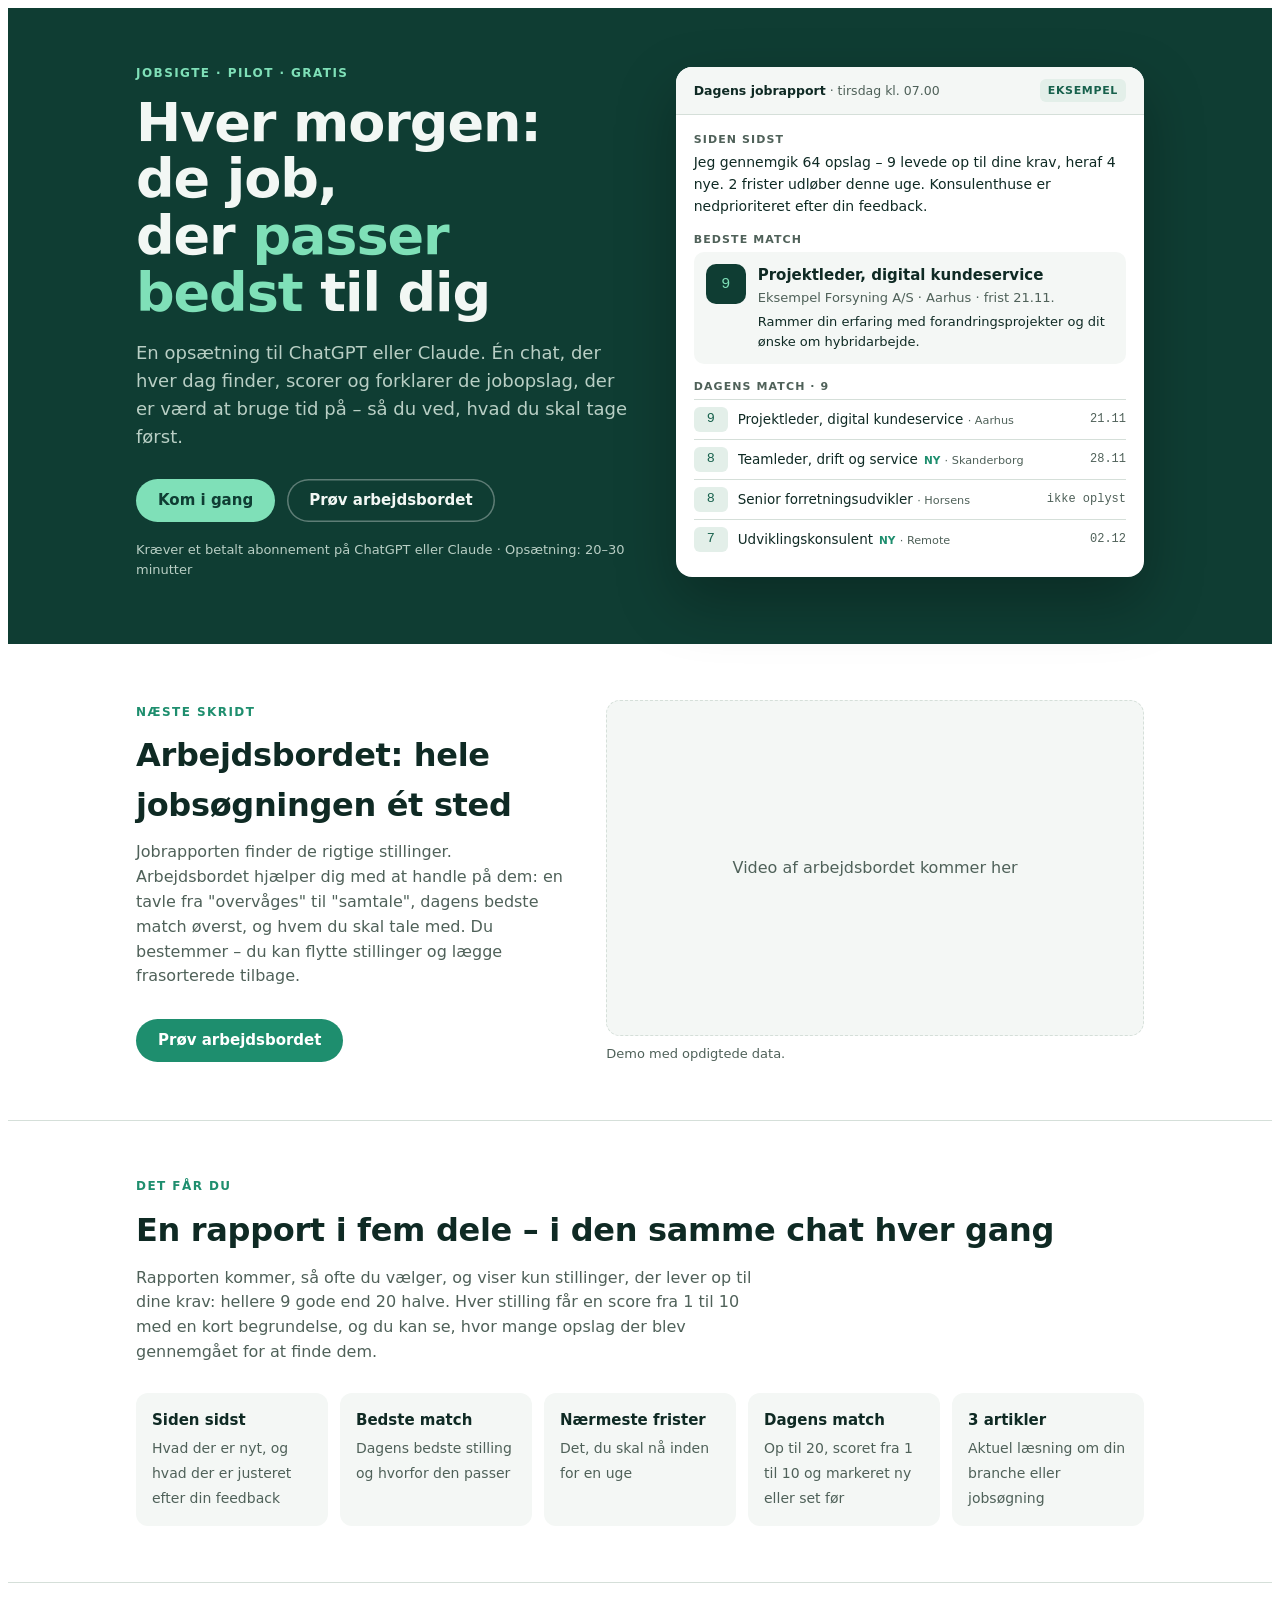
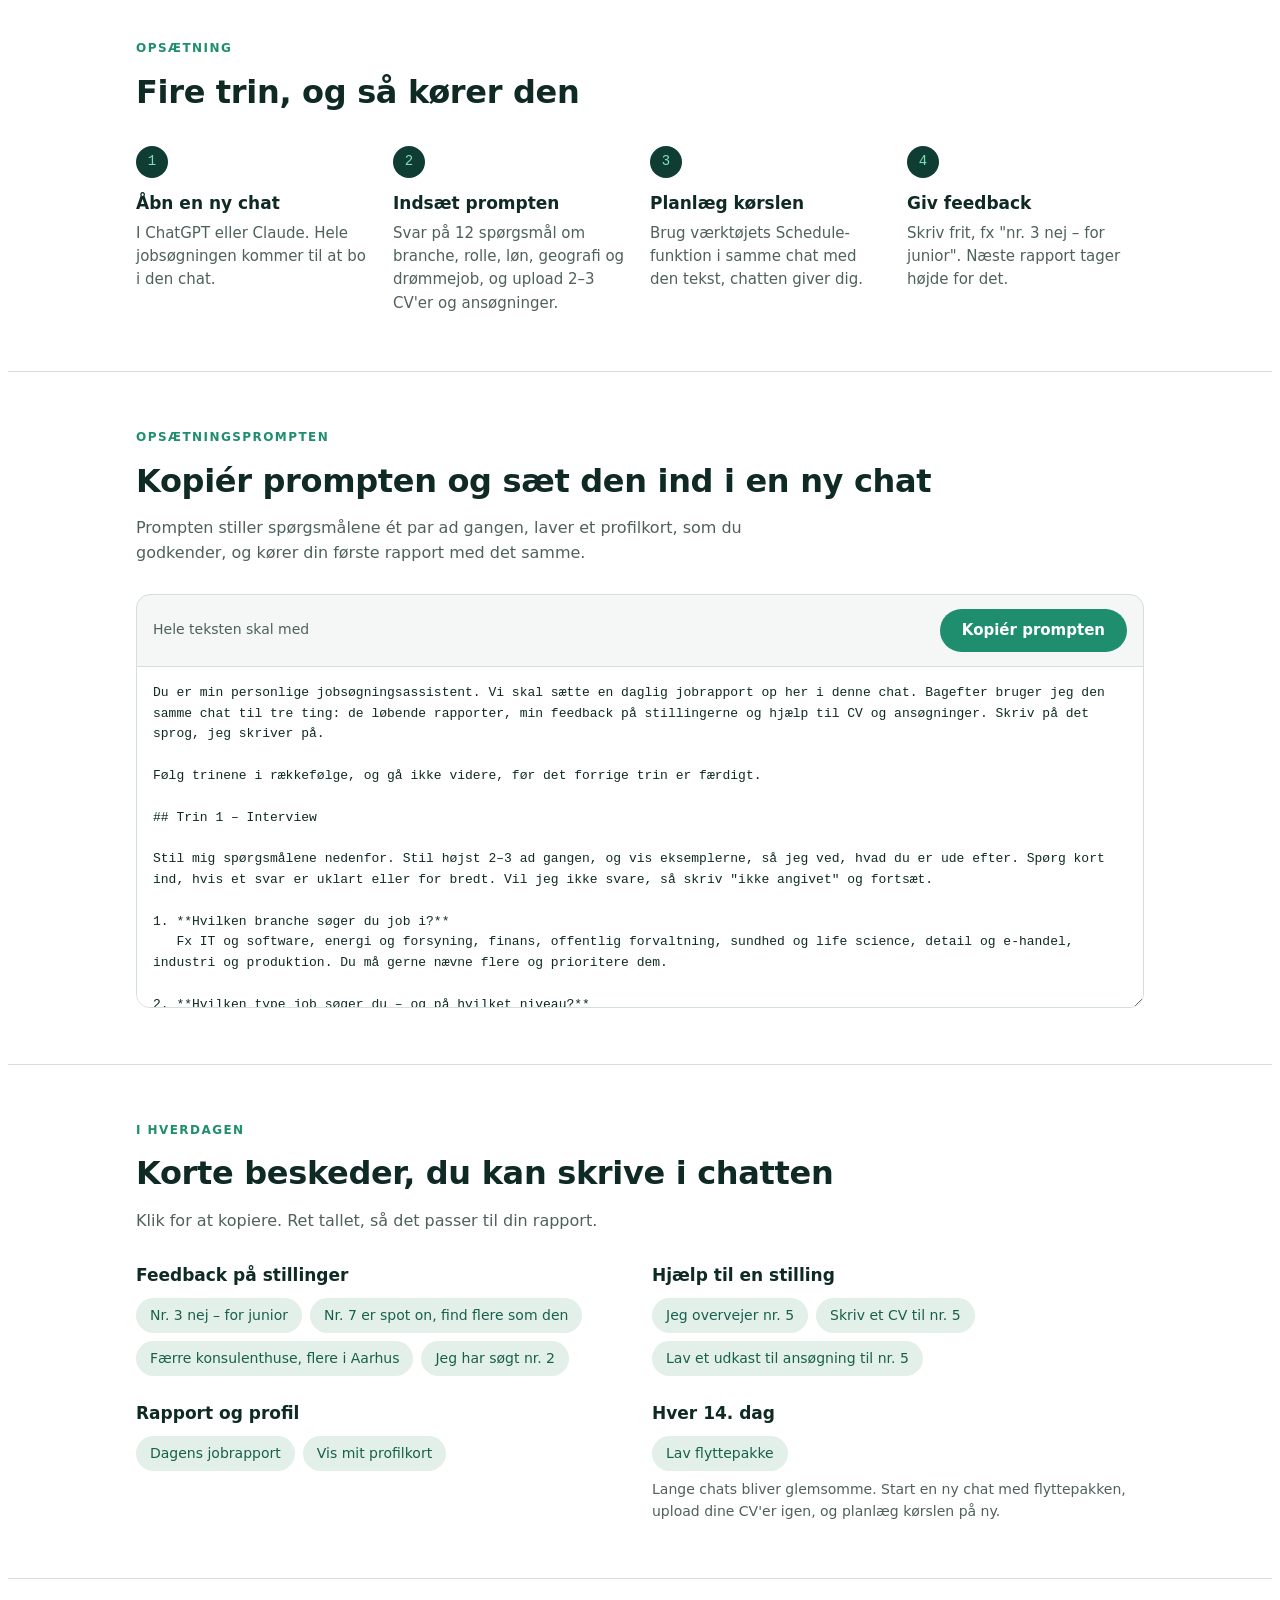
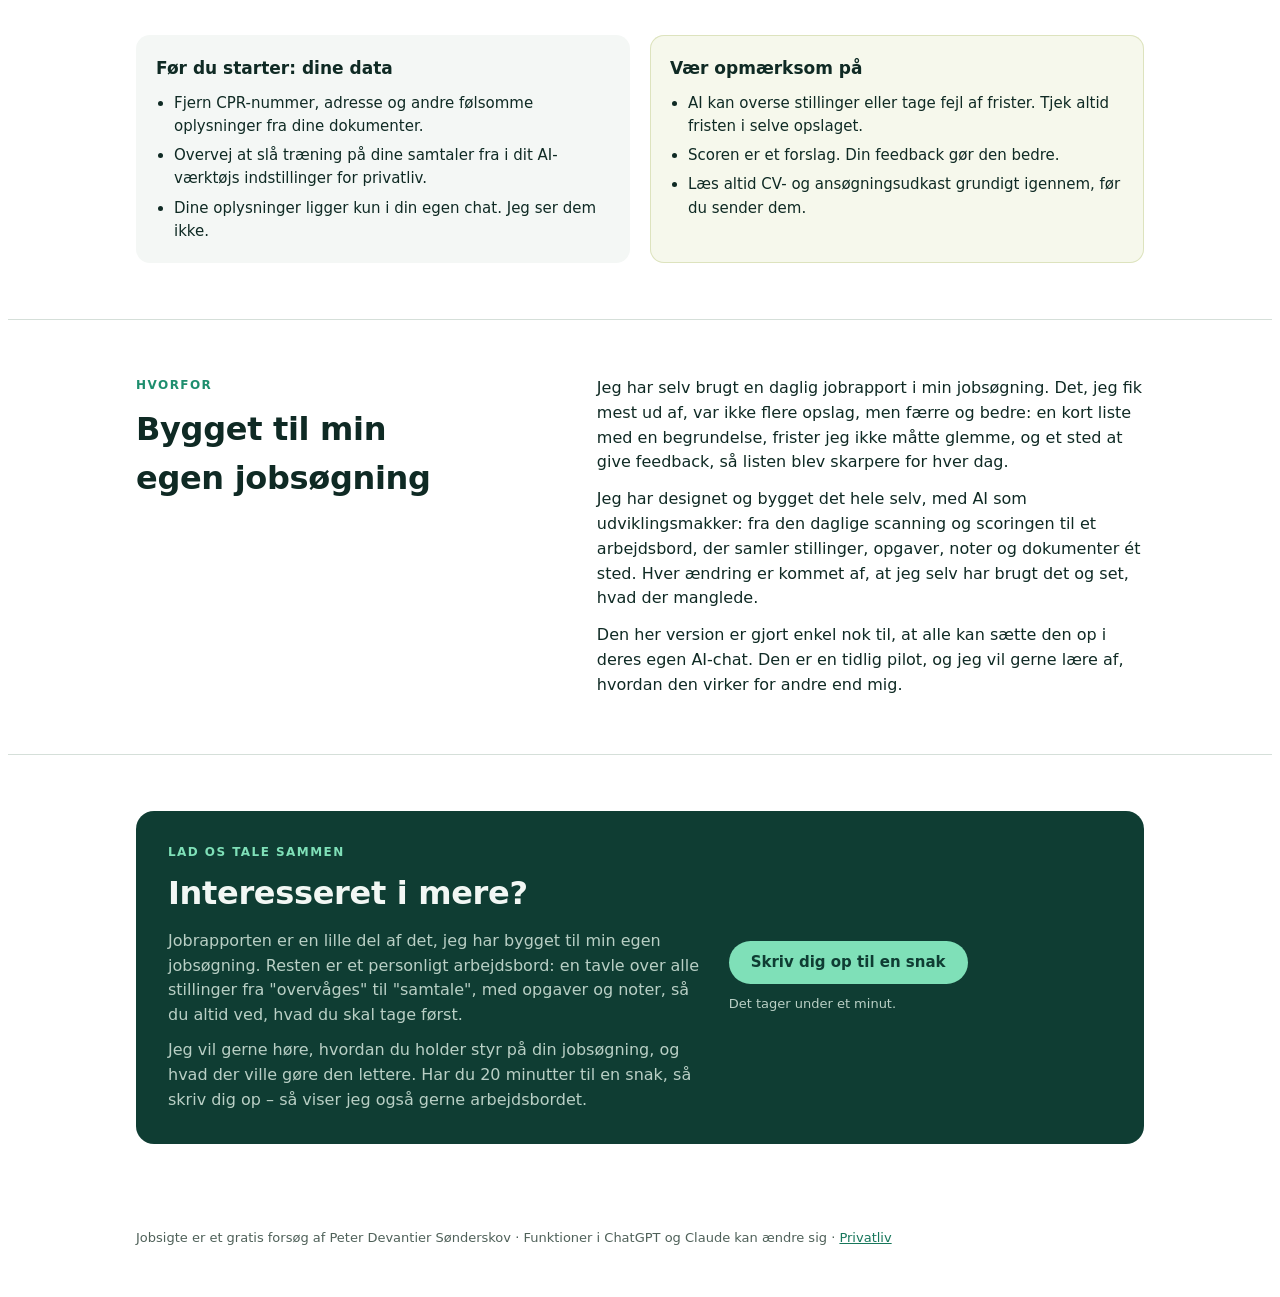
==== index.html @ eddbdd8a "Add files via upload" ====
<!doctype html>
<html lang="da">
<head>
<meta charset="utf-8">
<meta name="viewport" content="width=device-width,initial-scale=1">
<title>Jobsigte – de job, der passer bedst til dig</title>
<meta name="description" content="Jobsigte sigter jobopslagene for dig: hver morgen de stillinger, der passer bedst, med score og begrundelse. Gratis pilot til ChatGPT og Claude.">
<meta property="og:title" content="Jobsigte – færre og bedre job hver morgen">
<meta property="og:description" content="En daglig jobrapport i din egen AI-chat. Hellere 9 gode match end 20 halve.">
<meta property="og:image" content="https://jobsigte.dk/deling.png">
<meta property="og:url" content="https://jobsigte.dk/">
<meta property="og:type" content="website">
<meta name="twitter:card" content="summary_large_image">
<link rel="icon" href="favicon.svg" type="image/svg+xml">
<style>
/* Layout: dark green hero with a sample report card, then calm light sections in one 1040px column */
:root {
  --forest: #0F3D33; --forest-2: #2C4A41; --green: #1E8E6E; --mint: #7FE0B8;
  --sage: #A9C4B8; --mist: #EEF3EF; --line: #D5DFD9; --slate: #43584F;
  --bg: #FFFFFF; --surface: #F4F7F5; --fg: #0F2A24; --muted: #4F6159; --link: #17775B;
  --hero-bg: #0F3D33; --hero-fg: #F2F7F4; --hero-muted: #B9CFC5;
  --card: #FFFFFF; --card-fg: #0F2A24; --chip: #E3EFE9; --chip-fg: #17614C;
  --warn-bg: #F6F8EC; --warn-line: #DDE3BE;
  --display: ui-sans-serif, system-ui, -apple-system, "Helvetica Neue", Arial, sans-serif;
  --body: ui-sans-serif, system-ui, -apple-system, "Helvetica Neue", Arial, sans-serif;
  --mono: ui-monospace, "SF Mono", Menlo, monospace;
}
@media (prefers-color-scheme: dark) { :root:not([data-theme="light"]) {
  --bg: #0B1915; --surface: #11241F; --fg: #E6EFEA; --muted: #A3B8AE; --link: #7FE0B8; --line: #24423A;
  --hero-bg: #0A2C25; --hero-fg: #F2F7F4; --hero-muted: #A9C4B8;
  --card: #132A24; --card-fg: #E6EFEA; --chip: #1B3A32; --chip-fg: #9FE8C9;
  --warn-bg: #1C2618; --warn-line: #39472A; color-scheme: dark } }
:root[data-theme="dark"] {
  --bg: #0B1915; --surface: #11241F; --fg: #E6EFEA; --muted: #A3B8AE; --link: #7FE0B8; --line: #24423A;
  --hero-bg: #0A2C25; --hero-fg: #F2F7F4; --hero-muted: #A9C4B8;
  --card: #132A24; --card-fg: #E6EFEA; --chip: #1B3A32; --chip-fg: #9FE8C9;
  --warn-bg: #1C2618; --warn-line: #39472A; color-scheme: dark }

* { box-sizing: border-box; }
body { background: var(--bg); color: var(--fg); font-family: var(--body); font-size: 16px; line-height: 1.55; }
a { color: var(--link); }
.wrap { max-width: 1040px; margin: 0 auto; padding-left: max(16px, env(safe-area-inset-left, 0px)); padding-right: max(16px, env(safe-area-inset-right, 0px)); }
h1, h2, h3 { font-family: var(--display); text-wrap: balance; margin: 0; }
h2 { font-size: clamp(24px, 3.2vw, 32px); font-weight: 650; letter-spacing: -0.01em; }
h3 { font-size: 17px; font-weight: 600; }
p { margin: 0; }
.eyebrow { font-size: 12px; font-weight: 600; letter-spacing: .12em; text-transform: uppercase; color: var(--green); }
.lead { color: var(--muted); max-width: 62ch; }
section { padding-block: 56px; }
section + section { border-top: 1px solid var(--line); }
.head { display: grid; gap: 10px; margin-bottom: 28px; }

/* hero */
.hero { background: var(--hero-bg); color: var(--hero-fg); }
.hero .wrap { padding-block: 56px 64px; display: grid; grid-template-columns: 1.05fr 1fr; gap: 48px; align-items: center; }
.hero .eyebrow { color: var(--mint); }
.hero h1 { font-size: clamp(34px, 5vw, 54px); line-height: 1.05; font-weight: 700; letter-spacing: -0.02em; margin: 12px 0 18px; }
.hero h1 em { font-style: normal; color: var(--mint); }
.hero p.sub { color: var(--hero-muted); font-size: 18px; max-width: 46ch; }
.ctas { display: flex; flex-wrap: wrap; gap: 12px; margin-top: 28px; }
.btn { font: 600 15px/1 var(--body); border-radius: 999px; padding: 14px 22px; border: 0; cursor: pointer; text-decoration: none; display: inline-flex; align-items: center; gap: 8px; }
.btn:focus-visible, .chipbtn:focus-visible, summary:focus-visible { outline: 3px solid var(--mint); outline-offset: 2px; }
.btn.primary { background: var(--mint); color: #0F3D33; }
.btn.primary:hover { background: #9BE9C8; }
.btn.ghost { background: transparent; color: var(--hero-fg); box-shadow: inset 0 0 0 1.5px rgba(242,247,244,.35); }
.btn.ghost:hover { box-shadow: inset 0 0 0 1.5px var(--mint); }
.btn.solid { background: var(--green); color: #fff; }
.btn.solid:hover { background: #17775B; }
.meta { margin-top: 18px; font-size: 13px; color: var(--hero-muted); }

/* sample report */
.report { background: var(--card); color: var(--card-fg); border-radius: 16px; box-shadow: 0 24px 60px rgba(0,0,0,.28); overflow: hidden; min-width: 0; }
.report .bar { display: flex; justify-content: space-between; align-items: center; padding: 12px 18px; background: var(--surface); font-size: 12.5px; color: var(--muted); border-bottom: 1px solid var(--line); }
.report .bar b { color: var(--card-fg); font-weight: 600; }
.tag { font-size: 11px; font-weight: 600; letter-spacing: .06em; text-transform: uppercase; background: var(--chip); color: var(--chip-fg); padding: 3px 8px; border-radius: 6px; }
.report .body { padding: 16px 18px 18px; display: grid; gap: 14px; }
.rlabel { font-size: 11px; font-weight: 600; letter-spacing: .1em; text-transform: uppercase; color: var(--muted); margin-bottom: 4px; }
.since { font-size: 14px; }
.best { display: grid; grid-template-columns: auto 1fr; gap: 12px; align-items: start; background: var(--surface); border-radius: 10px; padding: 12px; }
.score { font-family: var(--mono); font-weight: 500; font-size: 15px; width: 40px; height: 40px; border-radius: 10px; display: grid; place-items: center; background: var(--forest); color: var(--mint); font-variant-numeric: tabular-nums; }
.best h4 { margin: 0; font-size: 15px; }
.best .where { font-size: 13px; color: var(--muted); }
.best .why { font-size: 13px; margin-top: 4px; }
.rows { display: grid; gap: 0; font-size: 13.5px; }
.row { display: grid; grid-template-columns: 34px 1fr auto; gap: 10px; align-items: center; padding: 7px 0; border-top: 1px solid var(--line); }
.row .s { font-family: var(--mono); font-variant-numeric: tabular-nums; font-weight: 500; color: var(--chip-fg); background: var(--chip); border-radius: 6px; text-align: center; padding: 2px 0; }
.row .d { font-family: var(--mono); font-size: 12px; color: var(--muted); white-space: nowrap; }
.row .t { min-width: 0; overflow: hidden; text-overflow: ellipsis; white-space: nowrap; }
.row .t small { color: var(--muted); }
.new { font-size: 10.5px; font-weight: 600; color: var(--green); margin-left: 6px; }

/* sections grid */
.five { display: grid; grid-template-columns: repeat(5, 1fr); gap: 12px; }
.five div { background: var(--surface); border-radius: 12px; padding: 16px; }
.five b { display: block; font-size: 15px; margin-bottom: 4px; }
.five span { font-size: 14px; color: var(--muted); }

.steps { list-style: none; padding: 0; margin: 0; display: grid; grid-template-columns: repeat(4, 1fr); gap: 20px; counter-reset: s; }
.steps li { counter-increment: s; display: grid; gap: 6px; align-content: start; }
.steps li::before { content: counter(s); font-family: var(--mono); font-size: 14px; width: 32px; height: 32px; border-radius: 50%; display: grid; place-items: center; background: var(--forest); color: var(--mint); margin-bottom: 6px; }
.steps p { font-size: 15px; color: var(--muted); }

/* prompt */
.promptbox { background: var(--surface); border: 1px solid var(--line); border-radius: 14px; overflow: hidden; }
.promptbar { display: flex; flex-wrap: wrap; gap: 12px; justify-content: space-between; align-items: center; padding: 14px 16px; border-bottom: 1px solid var(--line); }
.promptbar span { font-size: 14px; color: var(--muted); }
#promptText { display: block; width: 100%; height: 340px; border: 0; resize: vertical; padding: 16px; background: var(--card); color: var(--card-fg); font: 13px/1.6 var(--mono); }
.status { font-size: 14px; color: var(--green); font-weight: 600; min-height: 1.4em; }

.chips { display: flex; flex-wrap: wrap; gap: 8px; }
.chipbtn { font: 500 14px/1.2 var(--body); background: var(--chip); color: var(--chip-fg); border: 0; border-radius: 999px; padding: 9px 14px; cursor: pointer; }
.chipbtn:hover { filter: brightness(.96); }
.chipbtn.copied { background: var(--green); color: #fff; }
.chipgroups { display: grid; grid-template-columns: repeat(2, 1fr); gap: 24px; }
.chipgroups h3 { margin-bottom: 10px; }

.two { display: grid; grid-template-columns: 1fr 1fr; gap: 20px; }
.box { background: var(--surface); border-radius: 14px; padding: 20px; display: grid; gap: 10px; align-content: start; }
.box.warn { background: var(--warn-bg); box-shadow: inset 0 0 0 1px var(--warn-line); }
.box ul { margin: 0; padding-left: 18px; display: grid; gap: 6px; font-size: 15px; }

.story { display: grid; grid-template-columns: 1fr 1.3fr; gap: 40px; align-items: start; }
.story p + p { margin-top: 12px; }

.signup { background: var(--hero-bg); color: var(--hero-fg); border-radius: 18px; padding: 32px; display: grid; grid-template-columns: 1.4fr 1fr; gap: 24px; align-items: center; }
.signup p { color: var(--hero-muted); }
.signup .eyebrow { color: var(--mint); }
.signup h2 { margin: 8px 0 10px; }
.signup .act { display: grid; gap: 10px; justify-items: start; }
.signup small { color: var(--hero-muted); font-size: 13px; }

[hidden] { display: none !important; }
.videorow { display: grid; grid-template-columns: 1fr 1.25fr; gap: 40px; align-items: center; }
.video { margin: 0; display: grid; gap: 8px; }
.video video, .videoph { width: 100%; aspect-ratio: 16 / 10; border-radius: 14px; background: var(--surface); box-shadow: 0 16px 40px rgba(0,0,0,.14); }
.videoph { display: grid; place-items: center; color: var(--muted); border: 1.5px dashed var(--line); box-shadow: none; }
.video figcaption { font-size: 13px; color: var(--muted); }
dialog#fakedoor { max-width: 520px; width: calc(100% - 32px); border: 0; border-radius: 18px; padding: 28px; background: var(--bg); color: var(--fg); box-shadow: 0 30px 80px rgba(0,0,0,.35); }
dialog#fakedoor::backdrop { background: rgba(10,30,25,.55); }
dialog#fakedoor h2 { margin: 6px 0 12px; }
dialog#fakedoor p + p { margin-top: 10px; }
.fdmeta { font-size: 14px; color: var(--muted); }
.fdclose { position: absolute; top: 10px; right: 12px; }
.fdclose button { background: none; border: 0; font-size: 26px; line-height: 1; color: var(--muted); cursor: pointer; }
dialog#fakedoor { position: fixed; }
footer { padding-block: 28px 40px; font-size: 13px; color: var(--muted); }

@media (max-width: 900px) {
  .hero .wrap, .story, .signup, .two, .chipgroups, .videorow { grid-template-columns: minmax(0,1fr); }
  .hero .wrap > * { min-width: 0; }
  .five { grid-template-columns: repeat(2, 1fr); }
  .steps { grid-template-columns: repeat(2, 1fr); }
}
@media (max-width: 520px) {
  .five, .steps { grid-template-columns: minmax(0,1fr); }
  section { padding-block: 40px; }
  .signup { padding: 22px; }
}
@media (prefers-reduced-motion: no-preference) { .btn, .chipbtn { transition: background .15s, box-shadow .15s; } }
</style>

</head>
<body>
<header class="hero">
  <div class="wrap">
    <div>
      <p class="eyebrow">Jobsigte · pilot · gratis</p>
      <h1>Hver morgen: de job, der <em>passer bedst</em> til dig</h1>
      <p class="sub">En opsætning til ChatGPT eller Claude. Én chat, der hver dag finder, scorer og forklarer de jobopslag, der er værd at bruge tid på – så du ved, hvad du skal tage først.</p>
      <div class="ctas">
        <a class="btn primary" href="#prompt" data-count="kom-i-gang">Kom i gang</a>
        <button class="btn ghost" type="button" data-fakedoor="hero">Prøv arbejdsbordet</button>
      </div>
      <p class="meta">Kræver et betalt abonnement på ChatGPT eller Claude · Opsætning: 20–30 minutter</p>
    </div>

    <div class="report" aria-label="Eksempel på en jobrapport">
      <div class="bar"><span><b>Dagens jobrapport</b> · tirsdag kl. 07.00</span><span class="tag">Eksempel</span></div>
      <div class="body">
        <div>
          <div class="rlabel">Siden sidst</div>
          <p class="since">Jeg gennemgik 64 opslag – 9 levede op til dine krav, heraf 4 nye. 2 frister udløber denne uge. Konsulenthuse er nedprioriteret efter din feedback.</p>
        </div>
        <div>
          <div class="rlabel">Bedste match</div>
          <div class="best">
            <div class="score">9</div>
            <div>
              <h4>Projektleder, digital kundeservice</h4>
              <div class="where">Eksempel Forsyning A/S · Aarhus · frist 21.11.</div>
              <p class="why">Rammer din erfaring med forandringsprojekter og dit ønske om hybridarbejde.</p>
            </div>
          </div>
        </div>
        <div>
          <div class="rlabel">Dagens match · 9</div>
          <div class="rows">
            <div class="row"><span class="s">9</span><span class="t">Projektleder, digital kundeservice <small>· Aarhus</small></span><span class="d">21.11</span></div>
            <div class="row"><span class="s">8</span><span class="t">Teamleder, drift og service<span class="new">NY</span> <small>· Skanderborg</small></span><span class="d">28.11</span></div>
            <div class="row"><span class="s">8</span><span class="t">Senior forretningsudvikler <small>· Horsens</small></span><span class="d">ikke oplyst</span></div>
            <div class="row"><span class="s">7</span><span class="t">Udviklingskonsulent<span class="new">NY</span> <small>· Remote</small></span><span class="d">02.12</span></div>
          </div>
        </div>
      </div>
    </div>
  </div>
</header>

<main>
<section id="arbejdsbordet">
  <div class="wrap videorow">
    <div class="head" style="margin:0">
      <p class="eyebrow">Næste skridt</p>
      <h2>Arbejdsbordet: hele jobsøgningen ét sted</h2>
      <p class="lead">Jobrapporten finder de rigtige stillinger. Arbejdsbordet hjælper dig med at handle på dem: en tavle fra "overvåges" til "samtale", dagens bedste match øverst, og hvem du skal tale med. Du bestemmer – du kan flytte stillinger og lægge frasorterede tilbage.</p>
      <div class="ctas" style="margin-top:20px"><button class="btn solid" type="button" data-fakedoor="video">Prøv arbejdsbordet</button></div>
    </div>
    <figure class="video">
      <video id="demoVideo" src="demo.mp4" poster="demo-forside.png" controls muted playsinline preload="metadata" hidden></video>
      <div class="videoph" id="videoPh">Video af arbejdsbordet kommer her</div>
      <figcaption>Demo med opdigtede data.</figcaption>
    </figure>
  </div>
</section>
<section id="saadan">
  <div class="wrap">
    <div class="head">
      <p class="eyebrow">Det får du</p>
      <h2>En rapport i fem dele – i den samme chat hver gang</h2>
      <p class="lead">Rapporten kommer, så ofte du vælger, og viser kun stillinger, der lever op til dine krav: hellere 9 gode end 20 halve. Hver stilling får en score fra 1 til 10 med en kort begrundelse, og du kan se, hvor mange opslag der blev gennemgået for at finde dem.</p>
    </div>
    <div class="five">
      <div><b>Siden sidst</b><span>Hvad der er nyt, og hvad der er justeret efter din feedback</span></div>
      <div><b>Bedste match</b><span>Dagens bedste stilling og hvorfor den passer</span></div>
      <div><b>Nærmeste frister</b><span>Det, du skal nå inden for en uge</span></div>
      <div><b>Dagens match</b><span>Op til 20, scoret fra 1 til 10 og markeret ny eller set før</span></div>
      <div><b>3 artikler</b><span>Aktuel læsning om din branche eller jobsøgning</span></div>
    </div>
  </div>
</section>

<section>
  <div class="wrap">
    <div class="head">
      <p class="eyebrow">Opsætning</p>
      <h2>Fire trin, og så kører den</h2>
    </div>
    <ol class="steps">
      <li><h3>Åbn en ny chat</h3><p>I ChatGPT eller Claude. Hele jobsøgningen kommer til at bo i den chat.</p></li>
      <li><h3>Indsæt prompten</h3><p>Svar på 12 spørgsmål om branche, rolle, løn, geografi og drømmejob, og upload 2–3 CV'er og ansøgninger.</p></li>
      <li><h3>Planlæg kørslen</h3><p>Brug værktøjets Schedule-funktion i samme chat med den tekst, chatten giver dig.</p></li>
      <li><h3>Giv feedback</h3><p>Skriv frit, fx "nr. 3 nej – for junior". Næste rapport tager højde for det.</p></li>
    </ol>
  </div>
</section>

<section id="prompt">
  <div class="wrap">
    <div class="head">
      <p class="eyebrow">Opsætningsprompten</p>
      <h2>Kopiér prompten og sæt den ind i en ny chat</h2>
      <p class="lead">Prompten stiller spørgsmålene ét par ad gangen, laver et profilkort, som du godkender, og kører din første rapport med det samme.</p>
    </div>
    <div class="promptbox">
      <div class="promptbar">
        <span>Hele teksten skal med</span>
        <div style="display:flex;gap:12px;align-items:center;flex-wrap:wrap">
          <span class="status" id="promptStatus" role="status"></span>
          <button class="btn solid" id="copyPrompt" type="button">Kopiér prompten</button>
        </div>
      </div>
      <textarea id="promptText" readonly aria-label="Opsætningsprompt">Du er min personlige jobsøgningsassistent. Vi skal sætte en daglig jobrapport op her i denne chat. Bagefter bruger jeg den samme chat til tre ting: de løbende rapporter, min feedback på stillingerne og hjælp til CV og ansøgninger. Skriv på det sprog, jeg skriver på.

Følg trinene i rækkefølge, og gå ikke videre, før det forrige trin er færdigt.

## Trin 1 – Interview

Stil mig spørgsmålene nedenfor. Stil højst 2–3 ad gangen, og vis eksemplerne, så jeg ved, hvad du er ude efter. Spørg kort ind, hvis et svar er uklart eller for bredt. Vil jeg ikke svare, så skriv "ikke angivet" og fortsæt.

1. **Hvilken branche søger du job i?**
   Fx IT og software, energi og forsyning, finans, offentlig forvaltning, sundhed og life science, detail og e-handel, industri og produktion. Du må gerne nævne flere og prioritere dem.

2. **Hvilken type job søger du – og på hvilket niveau?**
   Fx "projektleder", "salgschef", "UX-designer", "økonomimedarbejder". Niveau fx: specialist, senior, teamleder, chef/direktør. Nævn også jobtitler, du *ikke* vil have.

3. **Upload 2–3 gode eksempler på dit CV og dine ansøgninger.**
   Gerne de versioner, du er mest tilfreds med. Jeg bruger dem til at forstå din erfaring og til at matche dig med opslag. Fjern gerne CPR-nummer og andre følsomme oplysninger først.

4. **Hvor søger du job geografisk – og hvordan vil du arbejde?**
   Fx "Storkøbenhavn", "Aarhus + 45 min.", "hele Danmark", "remote fra Danmark". Angiv gerne max transporttid og om du ønsker hjemmearbejde, hybrid eller fuldt fremmøde.

5. **Hvad er din lønforventning?**
   - Ønsket løn pr. måned (interval) og om det er inkl. eller ekskl. pension. Fx "55–62.000 kr. ekskl. pension".
   - Laveste løn, du vil acceptere.
   - Er løn vigtigere end fx titel, fleksibilitet eller branche – eller omvendt?

6. **Hvilke ansættelsesvilkår og ufravigelige krav har du?**
   Fx fast stilling eller også vikariat/freelance, fuldtid eller deltid, maks. rejsedage, personaleansvar ja/nej, sprogkrav, ingen vagter eller weekendarbejde. Skeln mellem "skal" og "gerne".

7. **Hvilke kilder vil du prioritere til jobannoncer?**
   Fx Jobindex, LinkedIn Jobs, Jobnet, Akademikernes Jobbank, Ofir, The Hub, Graduateland, branchens egne jobsider eller udvalgte virksomheders karrieresider.

8. **Hvor ofte vil du have en rapport med relevante jobopslag?**
   Fx hver hverdag kl. 7, mandag/onsdag/fredag eller én gang om ugen.

9. **Upload andet relevant materiale, der kan hjælpe med at matche dig.**
   Fx din LinkedIn-profil som PDF, eksamensbeviser, kursusbeviser, personlighedstest, anbefalinger, porteføljeeksempler eller en kort beskrivelse af resultater, du er stolt af.

10. **Er der virksomheder, du ikke vil arbejde for?**
    Fx tidligere arbejdsgivere, konkurrenter til din nuværende arbejdsgiver eller brancher, du fravælger af etiske grunde.

11. **Er der virksomheder, du særligt gerne vil arbejde for?**
    Fx 5–10 navne. Fortæl gerne kort hvorfor – det hjælper med at finde lignende virksomheder.

12. **Beskriv dit drømmejob.**
    Fx opgaverne, kollegerne, ledelsesstilen, virksomhedens mission, hvad du vil lære, og hvad en god arbejdsdag består af. Det må gerne være et par afsnit.

## Trin 2 – Profilkort

Når interviewet er færdigt, så skriv et **PROFILKORT** med overskriften `PROFILKORT` og disse punkter: branche, rolle og niveau, uønskede titler, geografi og arbejdsform, løn (ønsket, laveste, prioritet), vilkår og ufravigelige krav, kilder, frekvens, fravalgte virksomheder, ønskevirksomheder, drømmejob (3–5 linjer), styrker og erfaring fra mit materiale (5–8 punkter), samt scoringsreglerne nedenfor.

Bed mig bekræfte eller rette profilkortet. Når jeg har bekræftet det, er det grundlaget for alle rapporter.

**Scoringsregler (1–10)**
- **9–10:** Rammer rolle, niveau, branche og geografi. Ingen ufravigelige krav brudt. Ligger tæt på drømmejobbet eller er en ønskevirksomhed.
- **7–8:** Godt match med én mindre afvigelse (fx lidt længere transport eller nabobranche).
- **5–6:** Delvist match – flere afvigelser eller vigtige oplysninger mangler i opslaget.
- **1–4:** Vises ikke.
- Et brudt ufravigeligt krav eller en fravalgt virksomhed betyder, at stillingen aldrig vises.
- Løn: Er løn oplyst og under min laveste løn, vises stillingen ikke. Er løn ikke oplyst, skriv "løn ikke oplyst" – gæt aldrig på et beløb.
- Min feedback i chatten vejer tungere end profilkortet. Justér scoringen efter den.

## Trin 3 – Første rapport

Lav den første rapport med det samme efter formatet nedenfor.

## Rapportformat (bruges hver gang)

1. **Siden sidst** – 2–4 sætninger: hvor mange opslag du gennemgik, og hvor mange der levede op til mine krav (fx "Jeg gennemgik 64 opslag – 9 levede op til dine krav"), hvor mange der er nye, frister der snart udløber, og hvad du har justeret efter min feedback. Første gang: start med en kort velkomst.
2. **Bedste match** – én stilling: titel, virksomhed, sted, frist, løn (hvis oplyst), score, 2–3 linjer om hvorfor den passer, ét punkt jeg skal være opmærksom på, og link.
3. **Nærmeste frister** – stillinger med score 6 eller højere og frist inden for 7 dage, sorteret efter frist.
4. **Dagens match (op til 20)** – en tabel sorteret efter score: nr., score, titel, virksomhed, sted, frist, ny/set før, én linjes begrundelse, link.
5. **3 artikler** – aktuelle artikler om min branche, rolle eller jobsøgning, med link og én linje om, hvorfor de er værd at læse.
6. **STATUSBLOK** – se nedenfor.

**Kvalitetsregler**
- Søg på nettet ved hver kørsel. Brug mine prioriterede kilder først, men søg også bredt.
- Søg grundigt, før du konkluderer, at der er få match: søg i hver af mine prioriterede kilder og på mindst 2–3 beslægtede jobtitler og nærliggende områder. Tæl, hvor mange opslag du har gennemgået.
- Vis kun rigtige opslag med et link, du har fundet eller bekræftet ved denne kørsel. Opfind aldrig stillinger, virksomheder, frister, lønniveauer eller links.
- Kender du ikke fristen, så skriv "ikke oplyst". Fjern stillinger, hvis frist er overskredet.
- Samme stilling på flere sider vises én gang – helst med linket til virksomhedens egen side.
- Vis kun stillinger med score 5 eller højere – højst 20. Findes der færre, så vis færre. Fyld aldrig op med dårlige match.
- Marker stillinger som "ny" eller "set før" ud fra statusblokken.

**STATUSBLOK** (skrives sidst i hver rapport i en kodeblok, så den er let at finde)

```
STATUSBLOK – [dato]
Vist (seneste 14 dage): titel | virksomhed | frist | score | først set
Fravalgt af mig: titel | virksomhed | grund
Lært af min feedback: kort punktliste
Kommende frister: titel | virksomhed | frist
Søgt / i gang: titel | virksomhed | status
```

## Feedback og hjælp i chatten

- Når jeg giver feedback som "nr. 4 nej – for junior" eller "flere i Aarhus", så bekræft i én linje, hvad du ændrer, og tag det med i næste statusblok.
- Når jeg skriver "jeg overvejer nr. X", så lav en kort match-analyse: de 5 vigtigste krav i opslaget → bevis fra mit materiale → huller → din anbefaling (søg / søg ikke) og vinkel.
- Når jeg beder om CV eller ansøgning til en stilling:
  - Brug kun fakta fra mit materiale og mine svar. Opfind aldrig resultater, tal, titler, ansvar eller kompetencer. Mangler der bevis, så spørg mig.
  - Skeln mellem det, jeg selv har gjort, og det, teamet har gjort.
  - CV: max 2 sider, med en kort profil og 3–5 resultater valgt efter stillingen. Ansøgning: max 1 side, motivation specifik for virksomheden, 2–3 eksempler der rammer deres behov – genfortæl ikke CV'et.
  - Sproget følger jobopslaget.
- Når jeg skriver **"Lav flyttepakke"**, så skriv en samlet tekst med profilkortet, seneste statusblok og en kort instruktion, som jeg kan indsætte i en ny chat for at fortsætte.

## Trin 4 – Planlægning

Når den første rapport er lavet, så fortæl mig, at jeg nu skal oprette en planlagt opgave (Schedule) **i denne chat** med den frekvens, jeg valgte i spørgsmål 8, og giv mig denne tekst i en kodeblok, som jeg skal bruge:

```
Kør dagens jobrapport efter PROFILKORTET i denne chat. Læs først den seneste STATUSBLOK og al feedback, jeg har givet siden. Søg på nettet efter nye opslag, og følg rapportformatet og kvalitetsreglerne præcist. Slut med en opdateret STATUSBLOK.
```

Fortæl også, at hvis planlægning ikke virker i mit værktøj, kan jeg bare skrive "Dagens jobrapport" i chatten, når jeg vil have en ny rapport.

Start nu med Trin 1.</textarea>
    </div>
  </div>
</section>

<section>
  <div class="wrap">
    <div class="head">
      <p class="eyebrow">I hverdagen</p>
      <h2>Korte beskeder, du kan skrive i chatten</h2>
      <p class="lead">Klik for at kopiere. Ret tallet, så det passer til din rapport.</p>
    </div>
    <div class="chipgroups">
      <div><h3>Feedback på stillinger</h3><div class="chips">
        <button class="chipbtn" type="button">Nr. 3 nej – for junior</button>
        <button class="chipbtn" type="button">Nr. 7 er spot on, find flere som den</button>
        <button class="chipbtn" type="button">Færre konsulenthuse, flere i Aarhus</button>
        <button class="chipbtn" type="button">Jeg har søgt nr. 2</button>
      </div></div>
      <div><h3>Hjælp til en stilling</h3><div class="chips">
        <button class="chipbtn" type="button">Jeg overvejer nr. 5</button>
        <button class="chipbtn" type="button">Skriv et CV til nr. 5</button>
        <button class="chipbtn" type="button">Lav et udkast til ansøgning til nr. 5</button>
      </div></div>
      <div><h3>Rapport og profil</h3><div class="chips">
        <button class="chipbtn" type="button">Dagens jobrapport</button>
        <button class="chipbtn" type="button">Vis mit profilkort</button>
      </div></div>
      <div><h3>Hver 14. dag</h3><div class="chips">
        <button class="chipbtn" type="button">Lav flyttepakke</button>
      </div><p class="lead" style="font-size:14px;margin-top:8px">Lange chats bliver glemsomme. Start en ny chat med flyttepakken, upload dine CV'er igen, og planlæg kørslen på ny.</p></div>
    </div>
  </div>
</section>

<section>
  <div class="wrap">
    <div class="two">
      <div class="box">
        <h3>Før du starter: dine data</h3>
        <ul>
          <li>Fjern CPR-nummer, adresse og andre følsomme oplysninger fra dine dokumenter.</li>
          <li>Overvej at slå træning på dine samtaler fra i dit AI-værktøjs indstillinger for privatliv.</li>
          <li>Dine oplysninger ligger kun i din egen chat. Jeg ser dem ikke.</li>
        </ul>
      </div>
      <div class="box warn">
        <h3>Vær opmærksom på</h3>
        <ul>
          <li>AI kan overse stillinger eller tage fejl af frister. Tjek altid fristen i selve opslaget.</li>
          <li>Scoren er et forslag. Din feedback gør den bedre.</li>
          <li>Læs altid CV- og ansøgningsudkast grundigt igennem, før du sender dem.</li>
        </ul>
      </div>
    </div>
  </div>
</section>

<section>
  <div class="wrap story">
    <div class="head" style="margin:0">
      <p class="eyebrow">Hvorfor</p>
      <h2>Bygget til min egen jobsøgning</h2>
    </div>
    <div>
      <p>Jeg har selv brugt en daglig jobrapport i min jobsøgning. Det, jeg fik mest ud af, var ikke flere opslag, men færre og bedre: en kort liste med en begrundelse, frister jeg ikke måtte glemme, og et sted at give feedback, så listen blev skarpere for hver dag.</p>
      <p>Jeg har designet og bygget det hele selv, med AI som udviklingsmakker: fra den daglige scanning og scoringen til et arbejdsbord, der samler stillinger, opgaver, noter og dokumenter ét sted. Hver ændring er kommet af, at jeg selv har brugt det og set, hvad der manglede.</p>
      <p>Den her version er gjort enkel nok til, at alle kan sætte den op i deres egen AI-chat. Den er en tidlig pilot, og jeg vil gerne lære af, hvordan den virker for andre end mig.</p>
    </div>
  </div>
</section>

<section>
  <div class="wrap">
    <div class="signup">
      <div>
        <p class="eyebrow">Lad os tale sammen</p>
        <h2>Interesseret i mere?</h2>
        <p>Jobrapporten er en lille del af det, jeg har bygget til min egen jobsøgning. Resten er et personligt arbejdsbord: en tavle over alle stillinger fra "overvåges" til "samtale", med opgaver og noter, så du altid ved, hvad du skal tage først.</p>
        <p style="margin-top:10px">Jeg vil gerne høre, hvordan du holder styr på din jobsøgning, og hvad der ville gøre den lettere. Har du 20 minutter til en snak, så skriv dig op – så viser jeg også gerne arbejdsbordet.</p>
      </div>
      <div class="act">
        <a class="btn primary" id="signupBtn" href="" data-count="snak" target="_blank" rel="noopener" hidden>Skriv dig op til en snak</a>
        <small id="signupNote">Tilmelding åbner om kort tid.</small>
      </div>
    </div>
  </div>
</section>
</main>

<dialog id="fakedoor" aria-labelledby="fdTitle">
  <form method="dialog" class="fdclose"><button aria-label="Luk">×</button></form>
  <p class="eyebrow">Ærligt svar</p>
  <h2 id="fdTitle">Arbejdsbordet er ikke klar endnu</h2>
  <p>Det kører i dag kun på min egen Mac, og jeg vil gerne vide, om andre har brug for det, før jeg bygger det til flere. Skriv dig op, så hører du fra mig, når der er en version, du kan prøve – og gerne før, hvis du vil hjælpe med at forme den.</p>
  <p class="fdmeta">Det tager under et minut. Jeg bruger kun dine oplysninger til at kontakte dig om arbejdsbordet. <a href="privatliv.html">Sådan behandler jeg dine data</a>.</p>
  <div class="ctas"><a class="btn solid" id="waitlistBtn" href="" target="_blank" rel="noopener" data-count="venteliste-aabnet" hidden>Skriv mig op</a>
  <span class="fdmeta" id="waitlistNote">Ventelisten åbner om kort tid.</span></div>
  <p class="fdmeta" style="margin-top:14px">Indtil da kan du bruge <a href="#prompt" id="fdPrompt">den gratis jobrapport</a> i din egen ChatGPT eller Claude.</p>
</dialog>

<footer>
  <div class="wrap">Jobsigte er et gratis forsøg af Peter Devantier Sønderskov · Funktioner i ChatGPT og Claude kan ændre sig · <a href="privatliv.html">Privatliv</a></div>
</footer>

<script>
// ---- Indstillinger: udfyld, når du har dem ----
var VENTELISTE_URL = "";   // Google-formularen til ventelisten, fx "https://forms.gle/..."
var SNAK_URL = "https://forms.gle/sQ59zSkdE2tC39Fy8";  // tilmelding til en snak (fra piloten)
var VIDEO_KLAR = false;    // sæt til true, når demo.mp4 og demo-forside.png er uploadet
// -----------------------------------------------
function taelKlik(navn) {  // GoatCounter tæller klik uden cookies; gør intet, hvis det ikke er sat op
  try { if (window.goatcounter && window.goatcounter.count) window.goatcounter.count({ path: "klik-" + navn, title: navn, event: true }); } catch (e) {}
}
(function () {
  function flash(el, text) { el.textContent = text; setTimeout(function () { el.textContent = ''; }, 2500); }
  var ta = document.getElementById('promptText');
  var status = document.getElementById('promptStatus');
  document.getElementById('copyPrompt').addEventListener('click', function () {
    var p = navigator.clipboard && navigator.clipboard.writeText ? navigator.clipboard.writeText(ta.value) : Promise.reject();
    p.then(function () { flash(status, 'Kopieret – sæt den ind i en ny chat'); })
     .catch(function () { ta.focus(); ta.select(); flash(status, 'Markeret – tryk Cmd/Ctrl+C'); });
  });
  document.querySelectorAll('.chipbtn').forEach(function (b) {
    b.addEventListener('click', function () {
      var done = function () { b.classList.add('copied'); setTimeout(function () { b.classList.remove('copied'); }, 1200); };
      if (navigator.clipboard && navigator.clipboard.writeText) navigator.clipboard.writeText(b.textContent).then(done).catch(function () {});
    });
  });
  document.getElementById('signupBtn').setAttribute('href', SNAK_URL);
  var dlg = document.getElementById('fakedoor');
  var wl = document.getElementById('waitlistBtn');
  if (/^https:\/\//.test(VENTELISTE_URL)) { wl.href = VENTELISTE_URL; wl.hidden = false; document.getElementById('waitlistNote').textContent = ''; }
  document.querySelectorAll('[data-fakedoor]').forEach(function (b) {
    b.addEventListener('click', function () { taelKlik('proev-arbejdsbordet-' + b.dataset.fakedoor); if (dlg.showModal) dlg.showModal(); else dlg.setAttribute('open', ''); });
  });
  document.getElementById('fdPrompt').addEventListener('click', function () { dlg.close && dlg.close(); });
  document.querySelectorAll('[data-count]').forEach(function (a) { a.addEventListener('click', function () { taelKlik(a.dataset.count); }); });
  document.getElementById('copyPrompt').addEventListener('click', function () { taelKlik('kopier-prompt'); });
  if (VIDEO_KLAR) { document.getElementById('demoVideo').hidden = false; document.getElementById('videoPh').hidden = true; }
  var btn = document.getElementById('signupBtn');
  if (/^https:\/\//.test(btn.getAttribute('href'))) { btn.hidden = false; document.getElementById('signupNote').textContent = 'Det tager under et minut.'; }
})();
</script>
<!-- GoatCounter: cookiefri statistik (pdevantier.goatcounter.com) -->
<script data-goatcounter="https://pdevantier.goatcounter.com/count" async src="https://gc.zgo.at/count.js"></script>
</body>
</html>
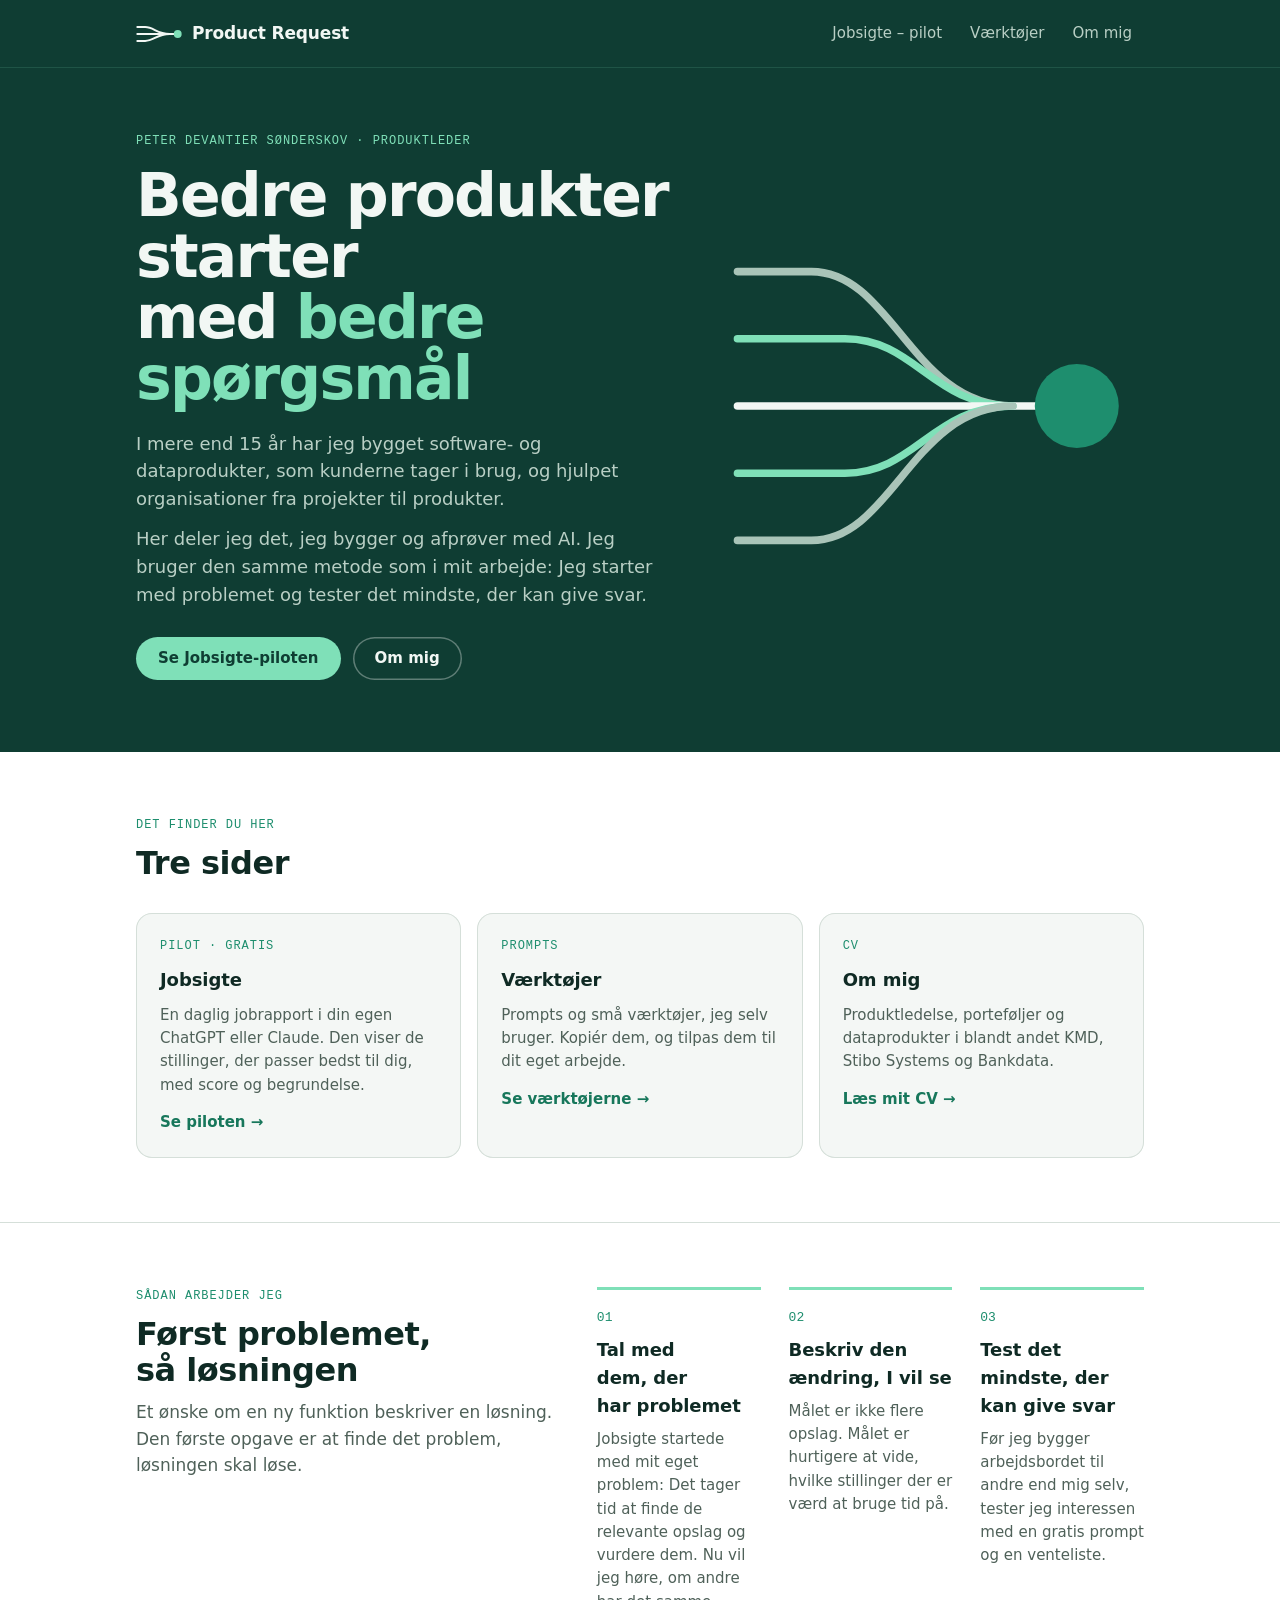
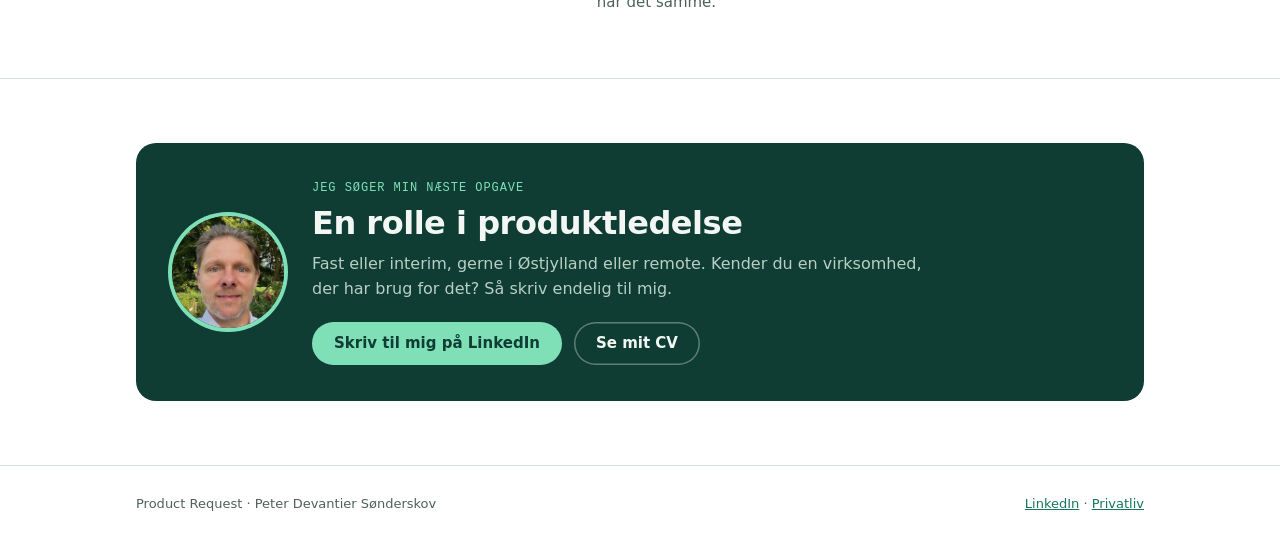
==== commit e31aca62: "Add files via upload" ====
--- a/index.html
+++ b/index.html
@@ -3,532 +3,150 @@
 <head>
 <meta charset="utf-8">
 <meta name="viewport" content="width=device-width,initial-scale=1">
-<title>Jobsigte – de job, der passer bedst til dig</title>
-<meta name="description" content="Jobsigte sigter jobopslagene for dig: hver morgen de stillinger, der passer bedst, med score og begrundelse. Gratis pilot til ChatGPT og Claude.">
-<meta property="og:title" content="Jobsigte – færre og bedre job hver morgen">
-<meta property="og:description" content="En daglig jobrapport i din egen AI-chat. Hellere 9 gode match end 20 halve.">
-<meta property="og:image" content="https://jobsigte.dk/deling.png">
+<title>Product Request – Peter Devantier Sønderskov</title>
+<meta name="description" content="Produktleder Peter Devantier Sønderskov deler det, han bygger og afprøver med AI: Jobsigte-piloten, prompts og værktøjer.">
+<meta property="og:title" content="Product Request – Peter Devantier Sønderskov">
+<meta property="og:description" content="Produktleder Peter Devantier Sønderskov deler det, han bygger og afprøver med AI: Jobsigte-piloten, prompts og værktøjer.">
+<meta property="og:image" content="https://jobsigte.dk/deling-forside.png">
 <meta property="og:url" content="https://jobsigte.dk/">
 <meta property="og:type" content="website">
 <meta name="twitter:card" content="summary_large_image">
 <link rel="icon" href="favicon.svg" type="image/svg+xml">
+<link rel="preload" href="fonts/Geist-Variable.woff2" as="font" type="font/woff2" crossorigin>
+<link rel="stylesheet" href="site.css">
 <style>
-/* Layout: dark green hero with a sample report card, then calm light sections in one 1040px column */
-:root {
-  --forest: #0F3D33; --forest-2: #2C4A41; --green: #1E8E6E; --mint: #7FE0B8;
-  --sage: #A9C4B8; --mist: #EEF3EF; --line: #D5DFD9; --slate: #43584F;
-  --bg: #FFFFFF; --surface: #F4F7F5; --fg: #0F2A24; --muted: #4F6159; --link: #17775B;
-  --hero-bg: #0F3D33; --hero-fg: #F2F7F4; --hero-muted: #B9CFC5;
-  --card: #FFFFFF; --card-fg: #0F2A24; --chip: #E3EFE9; --chip-fg: #17614C;
-  --warn-bg: #F6F8EC; --warn-line: #DDE3BE;
-  --display: ui-sans-serif, system-ui, -apple-system, "Helvetica Neue", Arial, sans-serif;
-  --body: ui-sans-serif, system-ui, -apple-system, "Helvetica Neue", Arial, sans-serif;
-  --mono: ui-monospace, "SF Mono", Menlo, monospace;
-}
-@media (prefers-color-scheme: dark) { :root:not([data-theme="light"]) {
-  --bg: #0B1915; --surface: #11241F; --fg: #E6EFEA; --muted: #A3B8AE; --link: #7FE0B8; --line: #24423A;
-  --hero-bg: #0A2C25; --hero-fg: #F2F7F4; --hero-muted: #A9C4B8;
-  --card: #132A24; --card-fg: #E6EFEA; --chip: #1B3A32; --chip-fg: #9FE8C9;
-  --warn-bg: #1C2618; --warn-line: #39472A; color-scheme: dark } }
-:root[data-theme="dark"] {
-  --bg: #0B1915; --surface: #11241F; --fg: #E6EFEA; --muted: #A3B8AE; --link: #7FE0B8; --line: #24423A;
-  --hero-bg: #0A2C25; --hero-fg: #F2F7F4; --hero-muted: #A9C4B8;
-  --card: #132A24; --card-fg: #E6EFEA; --chip: #1B3A32; --chip-fg: #9FE8C9;
-  --warn-bg: #1C2618; --warn-line: #39472A; color-scheme: dark }
-
-* { box-sizing: border-box; }
-body { background: var(--bg); color: var(--fg); font-family: var(--body); font-size: 16px; line-height: 1.55; }
-a { color: var(--link); }
 .wrap { max-width: 1040px; margin: 0 auto; padding-left: max(16px, env(safe-area-inset-left, 0px)); padding-right: max(16px, env(safe-area-inset-right, 0px)); }
 h1, h2, h3 { font-family: var(--display); text-wrap: balance; margin: 0; }
-h2 { font-size: clamp(24px, 3.2vw, 32px); font-weight: 650; letter-spacing: -0.01em; }
-h3 { font-size: 17px; font-weight: 600; }
+h2 { font-size: clamp(24px, 3.2vw, 32px); font-weight: 650; letter-spacing: -0.015em; line-height: 1.15; }
+h3 { font-size: 18px; font-weight: 600; letter-spacing: -0.005em; }
 p { margin: 0; }
-.eyebrow { font-size: 12px; font-weight: 600; letter-spacing: .12em; text-transform: uppercase; color: var(--green); }
-.lead { color: var(--muted); max-width: 62ch; }
-section { padding-block: 56px; }
+a { color: var(--link); }
+.eyebrow { font-family: var(--mono); font-size: 12px; letter-spacing: .08em; text-transform: uppercase; color: var(--green); }
+.lead { color: var(--muted); max-width: 62ch; font-size: 17px; }
+section { padding-block: 64px; }
 section + section { border-top: 1px solid var(--line); }
-.head { display: grid; gap: 10px; margin-bottom: 28px; }
-
-/* hero */
-.hero { background: var(--hero-bg); color: var(--hero-fg); }
-.hero .wrap { padding-block: 56px 64px; display: grid; grid-template-columns: 1.05fr 1fr; gap: 48px; align-items: center; }
-.hero .eyebrow { color: var(--mint); }
-.hero h1 { font-size: clamp(34px, 5vw, 54px); line-height: 1.05; font-weight: 700; letter-spacing: -0.02em; margin: 12px 0 18px; }
-.hero h1 em { font-style: normal; color: var(--mint); }
-.hero p.sub { color: var(--hero-muted); font-size: 18px; max-width: 46ch; }
-.ctas { display: flex; flex-wrap: wrap; gap: 12px; margin-top: 28px; }
+.head { display: grid; gap: 10px; margin-bottom: 32px; }
 .btn { font: 600 15px/1 var(--body); border-radius: 999px; padding: 14px 22px; border: 0; cursor: pointer; text-decoration: none; display: inline-flex; align-items: center; gap: 8px; }
-.btn:focus-visible, .chipbtn:focus-visible, summary:focus-visible { outline: 3px solid var(--mint); outline-offset: 2px; }
+.btn:focus-visible { outline: 3px solid var(--mint); outline-offset: 2px; }
 .btn.primary { background: var(--mint); color: #0F3D33; }
 .btn.primary:hover { background: #9BE9C8; }
 .btn.ghost { background: transparent; color: var(--hero-fg); box-shadow: inset 0 0 0 1.5px rgba(242,247,244,.35); }
 .btn.ghost:hover { box-shadow: inset 0 0 0 1.5px var(--mint); }
 .btn.solid { background: var(--green); color: #fff; }
-.btn.solid:hover { background: #17775B; }
-.meta { margin-top: 18px; font-size: 13px; color: var(--hero-muted); }
+.btn.solid:hover { background: var(--green-2); }
+.btn.line { background: transparent; color: var(--fg); box-shadow: inset 0 0 0 1.5px var(--line); }
+.btn.line:hover { box-shadow: inset 0 0 0 1.5px var(--green); }
+.ctas { display: flex; flex-wrap: wrap; gap: 12px; margin-top: 28px; }
+.pagehero { background: var(--hero-bg); color: var(--hero-fg); }
+.pagehero .wrap { padding-block: 48px 56px; display: grid; gap: 12px; }
+.pagehero .eyebrow { color: var(--mint); }
+.pagehero h1 { font-size: clamp(32px, 4.6vw, 48px); line-height: 1.06; font-weight: 700; letter-spacing: -0.025em; }
+.pagehero p.sub { color: var(--hero-muted); font-size: 18px; max-width: 58ch; }
+@media (max-width: 520px) { section { padding-block: 44px; } }
+@media (prefers-reduced-motion: no-preference) { .btn, .card { transition: background .15s, box-shadow .15s, transform .15s; } }
 
-/* sample report */
-.report { background: var(--card); color: var(--card-fg); border-radius: 16px; box-shadow: 0 24px 60px rgba(0,0,0,.28); overflow: hidden; min-width: 0; }
-.report .bar { display: flex; justify-content: space-between; align-items: center; padding: 12px 18px; background: var(--surface); font-size: 12.5px; color: var(--muted); border-bottom: 1px solid var(--line); }
-.report .bar b { color: var(--card-fg); font-weight: 600; }
-.tag { font-size: 11px; font-weight: 600; letter-spacing: .06em; text-transform: uppercase; background: var(--chip); color: var(--chip-fg); padding: 3px 8px; border-radius: 6px; }
-.report .body { padding: 16px 18px 18px; display: grid; gap: 14px; }
-.rlabel { font-size: 11px; font-weight: 600; letter-spacing: .1em; text-transform: uppercase; color: var(--muted); margin-bottom: 4px; }
-.since { font-size: 14px; }
-.best { display: grid; grid-template-columns: auto 1fr; gap: 12px; align-items: start; background: var(--surface); border-radius: 10px; padding: 12px; }
-.score { font-family: var(--mono); font-weight: 500; font-size: 15px; width: 40px; height: 40px; border-radius: 10px; display: grid; place-items: center; background: var(--forest); color: var(--mint); font-variant-numeric: tabular-nums; }
-.best h4 { margin: 0; font-size: 15px; }
-.best .where { font-size: 13px; color: var(--muted); }
-.best .why { font-size: 13px; margin-top: 4px; }
-.rows { display: grid; gap: 0; font-size: 13.5px; }
-.row { display: grid; grid-template-columns: 34px 1fr auto; gap: 10px; align-items: center; padding: 7px 0; border-top: 1px solid var(--line); }
-.row .s { font-family: var(--mono); font-variant-numeric: tabular-nums; font-weight: 500; color: var(--chip-fg); background: var(--chip); border-radius: 6px; text-align: center; padding: 2px 0; }
-.row .d { font-family: var(--mono); font-size: 12px; color: var(--muted); white-space: nowrap; }
-.row .t { min-width: 0; overflow: hidden; text-overflow: ellipsis; white-space: nowrap; }
-.row .t small { color: var(--muted); }
-.new { font-size: 10.5px; font-weight: 600; color: var(--green); margin-left: 6px; }
-
-/* sections grid */
-.five { display: grid; grid-template-columns: repeat(5, 1fr); gap: 12px; }
-.five div { background: var(--surface); border-radius: 12px; padding: 16px; }
-.five b { display: block; font-size: 15px; margin-bottom: 4px; }
-.five span { font-size: 14px; color: var(--muted); }
-
-.steps { list-style: none; padding: 0; margin: 0; display: grid; grid-template-columns: repeat(4, 1fr); gap: 20px; counter-reset: s; }
-.steps li { counter-increment: s; display: grid; gap: 6px; align-content: start; }
-.steps li::before { content: counter(s); font-family: var(--mono); font-size: 14px; width: 32px; height: 32px; border-radius: 50%; display: grid; place-items: center; background: var(--forest); color: var(--mint); margin-bottom: 6px; }
-.steps p { font-size: 15px; color: var(--muted); }
-
-/* prompt */
-.promptbox { background: var(--surface); border: 1px solid var(--line); border-radius: 14px; overflow: hidden; }
-.promptbar { display: flex; flex-wrap: wrap; gap: 12px; justify-content: space-between; align-items: center; padding: 14px 16px; border-bottom: 1px solid var(--line); }
-.promptbar span { font-size: 14px; color: var(--muted); }
-#promptText { display: block; width: 100%; height: 340px; border: 0; resize: vertical; padding: 16px; background: var(--card); color: var(--card-fg); font: 13px/1.6 var(--mono); }
-.status { font-size: 14px; color: var(--green); font-weight: 600; min-height: 1.4em; }
-
-.chips { display: flex; flex-wrap: wrap; gap: 8px; }
-.chipbtn { font: 500 14px/1.2 var(--body); background: var(--chip); color: var(--chip-fg); border: 0; border-radius: 999px; padding: 9px 14px; cursor: pointer; }
-.chipbtn:hover { filter: brightness(.96); }
-.chipbtn.copied { background: var(--green); color: #fff; }
-.chipgroups { display: grid; grid-template-columns: repeat(2, 1fr); gap: 24px; }
-.chipgroups h3 { margin-bottom: 10px; }
-
-.two { display: grid; grid-template-columns: 1fr 1fr; gap: 20px; }
-.box { background: var(--surface); border-radius: 14px; padding: 20px; display: grid; gap: 10px; align-content: start; }
-.box.warn { background: var(--warn-bg); box-shadow: inset 0 0 0 1px var(--warn-line); }
-.box ul { margin: 0; padding-left: 18px; display: grid; gap: 6px; font-size: 15px; }
-
-.story { display: grid; grid-template-columns: 1fr 1.3fr; gap: 40px; align-items: start; }
-.story p + p { margin-top: 12px; }
-
-.signup { background: var(--hero-bg); color: var(--hero-fg); border-radius: 18px; padding: 32px; display: grid; grid-template-columns: 1.4fr 1fr; gap: 24px; align-items: center; }
-.signup p { color: var(--hero-muted); }
-.signup .eyebrow { color: var(--mint); }
-.signup h2 { margin: 8px 0 10px; }
-.signup .act { display: grid; gap: 10px; justify-items: start; }
-.signup small { color: var(--hero-muted); font-size: 13px; }
-
-[hidden] { display: none !important; }
-.videorow { display: grid; grid-template-columns: 1fr 1.25fr; gap: 40px; align-items: center; }
-.video { margin: 0; display: grid; gap: 8px; }
-.video video, .videoph { width: 100%; aspect-ratio: 16 / 10; border-radius: 14px; background: var(--surface); box-shadow: 0 16px 40px rgba(0,0,0,.14); }
-.videoph { display: grid; place-items: center; color: var(--muted); border: 1.5px dashed var(--line); box-shadow: none; }
-.video figcaption { font-size: 13px; color: var(--muted); }
-dialog#fakedoor { max-width: 520px; width: calc(100% - 32px); border: 0; border-radius: 18px; padding: 28px; background: var(--bg); color: var(--fg); box-shadow: 0 30px 80px rgba(0,0,0,.35); }
-dialog#fakedoor::backdrop { background: rgba(10,30,25,.55); }
-dialog#fakedoor h2 { margin: 6px 0 12px; }
-dialog#fakedoor p + p { margin-top: 10px; }
-.fdmeta { font-size: 14px; color: var(--muted); }
-.fdclose { position: absolute; top: 10px; right: 12px; }
-.fdclose button { background: none; border: 0; font-size: 26px; line-height: 1; color: var(--muted); cursor: pointer; }
-dialog#fakedoor { position: fixed; }
-footer { padding-block: 28px 40px; font-size: 13px; color: var(--muted); }
-
+.hero { background: var(--hero-bg); color: var(--hero-fg); overflow: hidden; }
+.hero .wrap { padding-block: 64px 72px; display: grid; grid-template-columns: 1.25fr 1fr; gap: 48px; align-items: center; }
+.hero .eyebrow { color: var(--mint); }
+.hero h1 { font-size: clamp(36px, 5.4vw, 60px); line-height: 1.02; font-weight: 700; letter-spacing: -0.03em; margin: 14px 0 20px; }
+.hero h1 em { font-style: normal; color: var(--mint); }
+.hero p.sub { color: var(--hero-muted); font-size: 18px; max-width: 50ch; }
+.hero p.sub + p.sub { margin-top: 12px; }
+.art { width: 100%; max-width: 420px; justify-self: end; }
+.cards { display: grid; grid-template-columns: repeat(3, 1fr); gap: 16px; }
+.card { display: grid; gap: 10px; align-content: start; padding: 24px; border-radius: 16px; background: var(--surface); color: var(--fg); text-decoration: none; box-shadow: inset 0 0 0 1px var(--line); }
+.card:hover { box-shadow: inset 0 0 0 1.5px var(--green); transform: translateY(-2px); }
+.card:focus-visible { outline: 3px solid var(--mint); outline-offset: 2px; }
+.card .n { font-family: var(--mono); font-size: 12px; color: var(--green); letter-spacing: .08em; text-transform: uppercase; }
+.card p { color: var(--muted); font-size: 15px; }
+.card .go { color: var(--link); font-weight: 600; font-size: 15px; margin-top: 4px; }
+.principles { list-style: none; margin: 0; padding: 0; display: grid; grid-template-columns: repeat(3, 1fr); gap: 28px; counter-reset: p; }
+.principles li { counter-increment: p; display: grid; gap: 8px; align-content: start; padding-top: 18px; border-top: 3px solid var(--mint); }
+.principles li::before { content: "0" counter(p); font-family: var(--mono); font-size: 13px; color: var(--green); }
+.principles p { color: var(--muted); font-size: 15px; }
+.split { display: grid; grid-template-columns: 1fr 1.3fr; gap: 40px; align-items: start; }
+.job { background: var(--hero-bg); color: var(--hero-fg); border-radius: 20px; padding: 36px; display: grid; grid-template-columns: auto 1fr; gap: 28px; align-items: center; }
+.job img { width: 112px; height: 112px; border-radius: 50%; object-fit: cover; box-shadow: 0 0 0 4px var(--mint); }
+.job .eyebrow { color: var(--mint); }
+.job h2 { margin: 8px 0 10px; }
+.job p { color: var(--hero-muted); max-width: 60ch; }
+.job .ctas { margin-top: 20px; }
 @media (max-width: 900px) {
-  .hero .wrap, .story, .signup, .two, .chipgroups, .videorow { grid-template-columns: minmax(0,1fr); }
-  .hero .wrap > * { min-width: 0; }
-  .five { grid-template-columns: repeat(2, 1fr); }
-  .steps { grid-template-columns: repeat(2, 1fr); }
+  .hero .wrap, .split { grid-template-columns: minmax(0,1fr); }
+  .art { justify-self: start; max-width: 150px; order: -1; margin-bottom: 24px; }
+  .hero .wrap { padding-block: 40px 52px; gap: 0; }
+  .cards, .principles { grid-template-columns: minmax(0,1fr); }
 }
-@media (max-width: 520px) {
-  .five, .steps { grid-template-columns: minmax(0,1fr); }
-  section { padding-block: 40px; }
-  .signup { padding: 22px; }
-}
-@media (prefers-reduced-motion: no-preference) { .btn, .chipbtn { transition: background .15s, box-shadow .15s; } }
+@media (max-width: 600px) { .job { grid-template-columns: minmax(0,1fr); padding: 24px; } .job img { width: 84px; height: 84px; } }
 </style>
-
 </head>
 <body>
+<header class="site"><div class="in"><a class="brand" href="./" aria-label="Product Request – forside"><svg viewBox="0 0 140 60" aria-hidden="true" focusable="false"><g fill="none" stroke="currentColor" stroke-width="6" stroke-linecap="round"><path d="M4 9H28C54 9 64 30 102 30"/><path d="M4 51H28C54 51 64 30 102 30"/><path d="M4 30H118"/></g><circle cx="127" cy="30" r="12" fill="#7FE0B8"/></svg><span>Product Request</span></a><nav aria-label="Hovedmenu"><ul class="tabs"><li><a href="jobsigte.html">Jobsigte – pilot</a></li><li><a href="vaerktoejer.html">Værktøjer</a></li><li><a href="om-mig.html">Om mig</a></li></ul></nav></div></header>
 <header class="hero">
   <div class="wrap">
     <div>
-      <p class="eyebrow">Jobsigte · pilot · gratis</p>
-      <h1>Hver morgen: de job, der <em>passer bedst</em> til dig</h1>
-      <p class="sub">En opsætning til ChatGPT eller Claude. Én chat, der hver dag finder, scorer og forklarer de jobopslag, der er værd at bruge tid på – så du ved, hvad du skal tage først.</p>
+      <p class="eyebrow">Peter Devantier Sønderskov · produktleder</p>
+      <h1>Bedre produkter starter med <em>bedre spørgsmål</em></h1>
+      <p class="sub">I mere end 15 år har jeg bygget software- og dataprodukter, som kunderne tager i brug, og hjulpet organisationer fra projekter til produkter.</p>
+      <p class="sub">Her deler jeg det, jeg bygger og afprøver med AI. Jeg bruger den samme metode som i mit arbejde: Jeg starter med problemet og tester det mindste, der kan give svar.</p>
       <div class="ctas">
-        <a class="btn primary" href="#prompt" data-count="kom-i-gang">Kom i gang</a>
-        <button class="btn ghost" type="button" data-fakedoor="hero">Prøv arbejdsbordet</button>
-      </div>
-      <p class="meta">Kræver et betalt abonnement på ChatGPT eller Claude · Opsætning: 20–30 minutter</p>
-    </div>
-
-    <div class="report" aria-label="Eksempel på en jobrapport">
-      <div class="bar"><span><b>Dagens jobrapport</b> · tirsdag kl. 07.00</span><span class="tag">Eksempel</span></div>
-      <div class="body">
-        <div>
-          <div class="rlabel">Siden sidst</div>
-          <p class="since">Jeg gennemgik 64 opslag – 9 levede op til dine krav, heraf 4 nye. 2 frister udløber denne uge. Konsulenthuse er nedprioriteret efter din feedback.</p>
-        </div>
-        <div>
-          <div class="rlabel">Bedste match</div>
-          <div class="best">
-            <div class="score">9</div>
-            <div>
-              <h4>Projektleder, digital kundeservice</h4>
-              <div class="where">Eksempel Forsyning A/S · Aarhus · frist 21.11.</div>
-              <p class="why">Rammer din erfaring med forandringsprojekter og dit ønske om hybridarbejde.</p>
-            </div>
-          </div>
-        </div>
-        <div>
-          <div class="rlabel">Dagens match · 9</div>
-          <div class="rows">
-            <div class="row"><span class="s">9</span><span class="t">Projektleder, digital kundeservice <small>· Aarhus</small></span><span class="d">21.11</span></div>
-            <div class="row"><span class="s">8</span><span class="t">Teamleder, drift og service<span class="new">NY</span> <small>· Skanderborg</small></span><span class="d">28.11</span></div>
-            <div class="row"><span class="s">8</span><span class="t">Senior forretningsudvikler <small>· Horsens</small></span><span class="d">ikke oplyst</span></div>
-            <div class="row"><span class="s">7</span><span class="t">Udviklingskonsulent<span class="new">NY</span> <small>· Remote</small></span><span class="d">02.12</span></div>
-          </div>
-        </div>
+        <a class="btn primary" href="jobsigte.html" data-count="forside-jobsigte">Se Jobsigte-piloten</a>
+        <a class="btn ghost" href="om-mig.html" data-count="forside-om-mig">Om mig</a>
       </div>
     </div>
+    <svg class="art" viewBox="0 0 250 200" aria-hidden="true" focusable="false"><g fill="none" stroke-width="4.5" stroke-linecap="round"><path stroke="#A9C4B8" d="M8 20H52C100 20 112 100 172 100"/><path stroke="#7FE0B8" d="M8 60H72C114 60 124 100 172 100"/><path stroke="#F2F7F4" d="M8 100H186"/><path stroke="#7FE0B8" d="M8 140H72C114 140 124 100 172 100"/><path stroke="#A9C4B8" d="M8 180H52C100 180 112 100 172 100"/></g><circle cx="210" cy="100" r="25" fill="#1E8E6E"/></svg>
   </div>
 </header>
-
 <main>
-<section id="arbejdsbordet">
-  <div class="wrap videorow">
-    <div class="head" style="margin:0">
-      <p class="eyebrow">Næste skridt</p>
-      <h2>Arbejdsbordet: hele jobsøgningen ét sted</h2>
-      <p class="lead">Jobrapporten finder de rigtige stillinger. Arbejdsbordet hjælper dig med at handle på dem: en tavle fra "overvåges" til "samtale", dagens bedste match øverst, og hvem du skal tale med. Du bestemmer – du kan flytte stillinger og lægge frasorterede tilbage.</p>
-      <div class="ctas" style="margin-top:20px"><button class="btn solid" type="button" data-fakedoor="video">Prøv arbejdsbordet</button></div>
-    </div>
-    <figure class="video">
-      <video id="demoVideo" src="demo.mp4" poster="demo-forside.png" controls muted playsinline preload="metadata" hidden></video>
-      <div class="videoph" id="videoPh">Video af arbejdsbordet kommer her</div>
-      <figcaption>Demo med opdigtede data.</figcaption>
-    </figure>
-  </div>
-</section>
-<section id="saadan">
+<section>
   <div class="wrap">
     <div class="head">
-      <p class="eyebrow">Det får du</p>
-      <h2>En rapport i fem dele – i den samme chat hver gang</h2>
-      <p class="lead">Rapporten kommer, så ofte du vælger, og viser kun stillinger, der lever op til dine krav: hellere 9 gode end 20 halve. Hver stilling får en score fra 1 til 10 med en kort begrundelse, og du kan se, hvor mange opslag der blev gennemgået for at finde dem.</p>
+      <p class="eyebrow">Det finder du her</p>
+      <h2>Tre sider</h2>
     </div>
-    <div class="five">
-      <div><b>Siden sidst</b><span>Hvad der er nyt, og hvad der er justeret efter din feedback</span></div>
-      <div><b>Bedste match</b><span>Dagens bedste stilling og hvorfor den passer</span></div>
-      <div><b>Nærmeste frister</b><span>Det, du skal nå inden for en uge</span></div>
-      <div><b>Dagens match</b><span>Op til 20, scoret fra 1 til 10 og markeret ny eller set før</span></div>
-      <div><b>3 artikler</b><span>Aktuel læsning om din branche eller jobsøgning</span></div>
+    <div class="cards">
+      <a class="card" href="jobsigte.html" data-count="kort-jobsigte"><span class="n">Pilot · gratis</span><h3>Jobsigte</h3>
+        <p>En daglig jobrapport i din egen ChatGPT eller Claude. Den viser de stillinger, der passer bedst til dig, med score og begrundelse.</p><span class="go">Se piloten →</span></a>
+      <a class="card" href="vaerktoejer.html" data-count="kort-vaerktoejer"><span class="n">Prompts</span><h3>Værktøjer</h3>
+        <p>Prompts og små værktøjer, jeg selv bruger. Kopiér dem, og tilpas dem til dit eget arbejde.</p><span class="go">Se værktøjerne →</span></a>
+      <a class="card" href="om-mig.html" data-count="kort-om-mig"><span class="n">CV</span><h3>Om mig</h3>
+        <p>Produktledelse, porteføljer og dataprodukter i blandt andet KMD, Stibo Systems og Bankdata.</p><span class="go">Læs mit CV →</span></a>
     </div>
   </div>
 </section>
-
 <section>
-  <div class="wrap">
-    <div class="head">
-      <p class="eyebrow">Opsætning</p>
-      <h2>Fire trin, og så kører den</h2>
+  <div class="wrap split">
+    <div class="head" style="margin:0">
+      <p class="eyebrow">Sådan arbejder jeg</p>
+      <h2>Først problemet, så løsningen</h2>
+      <p class="lead">Et ønske om en ny funktion beskriver en løsning. Den første opgave er at finde det problem, løsningen skal løse.</p>
     </div>
-    <ol class="steps">
-      <li><h3>Åbn en ny chat</h3><p>I ChatGPT eller Claude. Hele jobsøgningen kommer til at bo i den chat.</p></li>
-      <li><h3>Indsæt prompten</h3><p>Svar på 12 spørgsmål om branche, rolle, løn, geografi og drømmejob, og upload 2–3 CV'er og ansøgninger.</p></li>
-      <li><h3>Planlæg kørslen</h3><p>Brug værktøjets Schedule-funktion i samme chat med den tekst, chatten giver dig.</p></li>
-      <li><h3>Giv feedback</h3><p>Skriv frit, fx "nr. 3 nej – for junior". Næste rapport tager højde for det.</p></li>
+    <ol class="principles">
+      <li><h3>Tal med dem, der har problemet</h3><p>Jobsigte startede med mit eget problem: Det tager tid at finde de relevante opslag og vurdere dem. Nu vil jeg høre, om andre har det samme.</p></li>
+      <li><h3>Beskriv den ændring, I vil se</h3><p>Målet er ikke flere opslag. Målet er hurtigere at vide, hvilke stillinger der er værd at bruge tid på.</p></li>
+      <li><h3>Test det mindste, der kan give svar</h3><p>Før jeg bygger arbejdsbordet til andre end mig selv, tester jeg interessen med en gratis prompt og en venteliste.</p></li>
     </ol>
   </div>
 </section>
-
-<section id="prompt">
-  <div class="wrap">
-    <div class="head">
-      <p class="eyebrow">Opsætningsprompten</p>
-      <h2>Kopiér prompten og sæt den ind i en ny chat</h2>
-      <p class="lead">Prompten stiller spørgsmålene ét par ad gangen, laver et profilkort, som du godkender, og kører din første rapport med det samme.</p>
-    </div>
-    <div class="promptbox">
-      <div class="promptbar">
-        <span>Hele teksten skal med</span>
-        <div style="display:flex;gap:12px;align-items:center;flex-wrap:wrap">
-          <span class="status" id="promptStatus" role="status"></span>
-          <button class="btn solid" id="copyPrompt" type="button">Kopiér prompten</button>
-        </div>
-      </div>
-      <textarea id="promptText" readonly aria-label="Opsætningsprompt">Du er min personlige jobsøgningsassistent. Vi skal sætte en daglig jobrapport op her i denne chat. Bagefter bruger jeg den samme chat til tre ting: de løbende rapporter, min feedback på stillingerne og hjælp til CV og ansøgninger. Skriv på det sprog, jeg skriver på.
-
-Følg trinene i rækkefølge, og gå ikke videre, før det forrige trin er færdigt.
-
-## Trin 1 – Interview
-
-Stil mig spørgsmålene nedenfor. Stil højst 2–3 ad gangen, og vis eksemplerne, så jeg ved, hvad du er ude efter. Spørg kort ind, hvis et svar er uklart eller for bredt. Vil jeg ikke svare, så skriv "ikke angivet" og fortsæt.
-
-1. **Hvilken branche søger du job i?**
-   Fx IT og software, energi og forsyning, finans, offentlig forvaltning, sundhed og life science, detail og e-handel, industri og produktion. Du må gerne nævne flere og prioritere dem.
-
-2. **Hvilken type job søger du – og på hvilket niveau?**
-   Fx "projektleder", "salgschef", "UX-designer", "økonomimedarbejder". Niveau fx: specialist, senior, teamleder, chef/direktør. Nævn også jobtitler, du *ikke* vil have.
-
-3. **Upload 2–3 gode eksempler på dit CV og dine ansøgninger.**
-   Gerne de versioner, du er mest tilfreds med. Jeg bruger dem til at forstå din erfaring og til at matche dig med opslag. Fjern gerne CPR-nummer og andre følsomme oplysninger først.
-
-4. **Hvor søger du job geografisk – og hvordan vil du arbejde?**
-   Fx "Storkøbenhavn", "Aarhus + 45 min.", "hele Danmark", "remote fra Danmark". Angiv gerne max transporttid og om du ønsker hjemmearbejde, hybrid eller fuldt fremmøde.
-
-5. **Hvad er din lønforventning?**
-   - Ønsket løn pr. måned (interval) og om det er inkl. eller ekskl. pension. Fx "55–62.000 kr. ekskl. pension".
-   - Laveste løn, du vil acceptere.
-   - Er løn vigtigere end fx titel, fleksibilitet eller branche – eller omvendt?
-
-6. **Hvilke ansættelsesvilkår og ufravigelige krav har du?**
-   Fx fast stilling eller også vikariat/freelance, fuldtid eller deltid, maks. rejsedage, personaleansvar ja/nej, sprogkrav, ingen vagter eller weekendarbejde. Skeln mellem "skal" og "gerne".
-
-7. **Hvilke kilder vil du prioritere til jobannoncer?**
-   Fx Jobindex, LinkedIn Jobs, Jobnet, Akademikernes Jobbank, Ofir, The Hub, Graduateland, branchens egne jobsider eller udvalgte virksomheders karrieresider.
-
-8. **Hvor ofte vil du have en rapport med relevante jobopslag?**
-   Fx hver hverdag kl. 7, mandag/onsdag/fredag eller én gang om ugen.
-
-9. **Upload andet relevant materiale, der kan hjælpe med at matche dig.**
-   Fx din LinkedIn-profil som PDF, eksamensbeviser, kursusbeviser, personlighedstest, anbefalinger, porteføljeeksempler eller en kort beskrivelse af resultater, du er stolt af.
-
-10. **Er der virksomheder, du ikke vil arbejde for?**
-    Fx tidligere arbejdsgivere, konkurrenter til din nuværende arbejdsgiver eller brancher, du fravælger af etiske grunde.
-
-11. **Er der virksomheder, du særligt gerne vil arbejde for?**
-    Fx 5–10 navne. Fortæl gerne kort hvorfor – det hjælper med at finde lignende virksomheder.
-
-12. **Beskriv dit drømmejob.**
-    Fx opgaverne, kollegerne, ledelsesstilen, virksomhedens mission, hvad du vil lære, og hvad en god arbejdsdag består af. Det må gerne være et par afsnit.
-
-## Trin 2 – Profilkort
-
-Når interviewet er færdigt, så skriv et **PROFILKORT** med overskriften `PROFILKORT` og disse punkter: branche, rolle og niveau, uønskede titler, geografi og arbejdsform, løn (ønsket, laveste, prioritet), vilkår og ufravigelige krav, kilder, frekvens, fravalgte virksomheder, ønskevirksomheder, drømmejob (3–5 linjer), styrker og erfaring fra mit materiale (5–8 punkter), samt scoringsreglerne nedenfor.
-
-Bed mig bekræfte eller rette profilkortet. Når jeg har bekræftet det, er det grundlaget for alle rapporter.
-
-**Scoringsregler (1–10)**
-- **9–10:** Rammer rolle, niveau, branche og geografi. Ingen ufravigelige krav brudt. Ligger tæt på drømmejobbet eller er en ønskevirksomhed.
-- **7–8:** Godt match med én mindre afvigelse (fx lidt længere transport eller nabobranche).
-- **5–6:** Delvist match – flere afvigelser eller vigtige oplysninger mangler i opslaget.
-- **1–4:** Vises ikke.
-- Et brudt ufravigeligt krav eller en fravalgt virksomhed betyder, at stillingen aldrig vises.
-- Løn: Er løn oplyst og under min laveste løn, vises stillingen ikke. Er løn ikke oplyst, skriv "løn ikke oplyst" – gæt aldrig på et beløb.
-- Min feedback i chatten vejer tungere end profilkortet. Justér scoringen efter den.
-
-## Trin 3 – Første rapport
-
-Lav den første rapport med det samme efter formatet nedenfor.
-
-## Rapportformat (bruges hver gang)
-
-1. **Siden sidst** – 2–4 sætninger: hvor mange opslag du gennemgik, og hvor mange der levede op til mine krav (fx "Jeg gennemgik 64 opslag – 9 levede op til dine krav"), hvor mange der er nye, frister der snart udløber, og hvad du har justeret efter min feedback. Første gang: start med en kort velkomst.
-2. **Bedste match** – én stilling: titel, virksomhed, sted, frist, løn (hvis oplyst), score, 2–3 linjer om hvorfor den passer, ét punkt jeg skal være opmærksom på, og link.
-3. **Nærmeste frister** – stillinger med score 6 eller højere og frist inden for 7 dage, sorteret efter frist.
-4. **Dagens match (op til 20)** – en tabel sorteret efter score: nr., score, titel, virksomhed, sted, frist, ny/set før, én linjes begrundelse, link.
-5. **3 artikler** – aktuelle artikler om min branche, rolle eller jobsøgning, med link og én linje om, hvorfor de er værd at læse.
-6. **STATUSBLOK** – se nedenfor.
-
-**Kvalitetsregler**
-- Søg på nettet ved hver kørsel. Brug mine prioriterede kilder først, men søg også bredt.
-- Søg grundigt, før du konkluderer, at der er få match: søg i hver af mine prioriterede kilder og på mindst 2–3 beslægtede jobtitler og nærliggende områder. Tæl, hvor mange opslag du har gennemgået.
-- Vis kun rigtige opslag med et link, du har fundet eller bekræftet ved denne kørsel. Opfind aldrig stillinger, virksomheder, frister, lønniveauer eller links.
-- Kender du ikke fristen, så skriv "ikke oplyst". Fjern stillinger, hvis frist er overskredet.
-- Samme stilling på flere sider vises én gang – helst med linket til virksomhedens egen side.
-- Vis kun stillinger med score 5 eller højere – højst 20. Findes der færre, så vis færre. Fyld aldrig op med dårlige match.
-- Marker stillinger som "ny" eller "set før" ud fra statusblokken.
-
-**STATUSBLOK** (skrives sidst i hver rapport i en kodeblok, så den er let at finde)
-
-```
-STATUSBLOK – [dato]
-Vist (seneste 14 dage): titel | virksomhed | frist | score | først set
-Fravalgt af mig: titel | virksomhed | grund
-Lært af min feedback: kort punktliste
-Kommende frister: titel | virksomhed | frist
-Søgt / i gang: titel | virksomhed | status
-```
-
-## Feedback og hjælp i chatten
-
-- Når jeg giver feedback som "nr. 4 nej – for junior" eller "flere i Aarhus", så bekræft i én linje, hvad du ændrer, og tag det med i næste statusblok.
-- Når jeg skriver "jeg overvejer nr. X", så lav en kort match-analyse: de 5 vigtigste krav i opslaget → bevis fra mit materiale → huller → din anbefaling (søg / søg ikke) og vinkel.
-- Når jeg beder om CV eller ansøgning til en stilling:
-  - Brug kun fakta fra mit materiale og mine svar. Opfind aldrig resultater, tal, titler, ansvar eller kompetencer. Mangler der bevis, så spørg mig.
-  - Skeln mellem det, jeg selv har gjort, og det, teamet har gjort.
-  - CV: max 2 sider, med en kort profil og 3–5 resultater valgt efter stillingen. Ansøgning: max 1 side, motivation specifik for virksomheden, 2–3 eksempler der rammer deres behov – genfortæl ikke CV'et.
-  - Sproget følger jobopslaget.
-- Når jeg skriver **"Lav flyttepakke"**, så skriv en samlet tekst med profilkortet, seneste statusblok og en kort instruktion, som jeg kan indsætte i en ny chat for at fortsætte.
-
-## Trin 4 – Planlægning
-
-Når den første rapport er lavet, så fortæl mig, at jeg nu skal oprette en planlagt opgave (Schedule) **i denne chat** med den frekvens, jeg valgte i spørgsmål 8, og giv mig denne tekst i en kodeblok, som jeg skal bruge:
-
-```
-Kør dagens jobrapport efter PROFILKORTET i denne chat. Læs først den seneste STATUSBLOK og al feedback, jeg har givet siden. Søg på nettet efter nye opslag, og følg rapportformatet og kvalitetsreglerne præcist. Slut med en opdateret STATUSBLOK.
-```
-
-Fortæl også, at hvis planlægning ikke virker i mit værktøj, kan jeg bare skrive "Dagens jobrapport" i chatten, når jeg vil have en ny rapport.
-
-Start nu med Trin 1.</textarea>
-    </div>
-  </div>
-</section>
-
 <section>
   <div class="wrap">
-    <div class="head">
-      <p class="eyebrow">I hverdagen</p>
-      <h2>Korte beskeder, du kan skrive i chatten</h2>
-      <p class="lead">Klik for at kopiere. Ret tallet, så det passer til din rapport.</p>
-    </div>
-    <div class="chipgroups">
-      <div><h3>Feedback på stillinger</h3><div class="chips">
-        <button class="chipbtn" type="button">Nr. 3 nej – for junior</button>
-        <button class="chipbtn" type="button">Nr. 7 er spot on, find flere som den</button>
-        <button class="chipbtn" type="button">Færre konsulenthuse, flere i Aarhus</button>
-        <button class="chipbtn" type="button">Jeg har søgt nr. 2</button>
-      </div></div>
-      <div><h3>Hjælp til en stilling</h3><div class="chips">
-        <button class="chipbtn" type="button">Jeg overvejer nr. 5</button>
-        <button class="chipbtn" type="button">Skriv et CV til nr. 5</button>
-        <button class="chipbtn" type="button">Lav et udkast til ansøgning til nr. 5</button>
-      </div></div>
-      <div><h3>Rapport og profil</h3><div class="chips">
-        <button class="chipbtn" type="button">Dagens jobrapport</button>
-        <button class="chipbtn" type="button">Vis mit profilkort</button>
-      </div></div>
-      <div><h3>Hver 14. dag</h3><div class="chips">
-        <button class="chipbtn" type="button">Lav flyttepakke</button>
-      </div><p class="lead" style="font-size:14px;margin-top:8px">Lange chats bliver glemsomme. Start en ny chat med flyttepakken, upload dine CV'er igen, og planlæg kørslen på ny.</p></div>
-    </div>
-  </div>
-</section>
-
-<section>
-  <div class="wrap">
-    <div class="two">
-      <div class="box">
-        <h3>Før du starter: dine data</h3>
-        <ul>
-          <li>Fjern CPR-nummer, adresse og andre følsomme oplysninger fra dine dokumenter.</li>
-          <li>Overvej at slå træning på dine samtaler fra i dit AI-værktøjs indstillinger for privatliv.</li>
-          <li>Dine oplysninger ligger kun i din egen chat. Jeg ser dem ikke.</li>
-        </ul>
-      </div>
-      <div class="box warn">
-        <h3>Vær opmærksom på</h3>
-        <ul>
-          <li>AI kan overse stillinger eller tage fejl af frister. Tjek altid fristen i selve opslaget.</li>
-          <li>Scoren er et forslag. Din feedback gør den bedre.</li>
-          <li>Læs altid CV- og ansøgningsudkast grundigt igennem, før du sender dem.</li>
-        </ul>
-      </div>
-    </div>
-  </div>
-</section>
-
-<section>
-  <div class="wrap story">
-    <div class="head" style="margin:0">
-      <p class="eyebrow">Hvorfor</p>
-      <h2>Bygget til min egen jobsøgning</h2>
-    </div>
-    <div>
-      <p>Jeg har selv brugt en daglig jobrapport i min jobsøgning. Det, jeg fik mest ud af, var ikke flere opslag, men færre og bedre: en kort liste med en begrundelse, frister jeg ikke måtte glemme, og et sted at give feedback, så listen blev skarpere for hver dag.</p>
-      <p>Jeg har designet og bygget det hele selv, med AI som udviklingsmakker: fra den daglige scanning og scoringen til et arbejdsbord, der samler stillinger, opgaver, noter og dokumenter ét sted. Hver ændring er kommet af, at jeg selv har brugt det og set, hvad der manglede.</p>
-      <p>Den her version er gjort enkel nok til, at alle kan sætte den op i deres egen AI-chat. Den er en tidlig pilot, og jeg vil gerne lære af, hvordan den virker for andre end mig.</p>
-    </div>
-  </div>
-</section>
-
-<section>
-  <div class="wrap">
-    <div class="signup">
+    <div class="job">
+      <img src="foto.jpg" alt="Peter Devantier Sønderskov" width="112" height="112">
       <div>
-        <p class="eyebrow">Lad os tale sammen</p>
-        <h2>Interesseret i mere?</h2>
-        <p>Jobrapporten er en lille del af det, jeg har bygget til min egen jobsøgning. Resten er et personligt arbejdsbord: en tavle over alle stillinger fra "overvåges" til "samtale", med opgaver og noter, så du altid ved, hvad du skal tage først.</p>
-        <p style="margin-top:10px">Jeg vil gerne høre, hvordan du holder styr på din jobsøgning, og hvad der ville gøre den lettere. Har du 20 minutter til en snak, så skriv dig op – så viser jeg også gerne arbejdsbordet.</p>
-      </div>
-      <div class="act">
-        <a class="btn primary" id="signupBtn" href="" data-count="snak" target="_blank" rel="noopener" hidden>Skriv dig op til en snak</a>
-        <small id="signupNote">Tilmelding åbner om kort tid.</small>
+        <p class="eyebrow">Jeg søger min næste opgave</p>
+        <h2>En rolle i produktledelse</h2>
+        <p>Fast eller interim, gerne i Østjylland eller remote. Kender du en virksomhed, der har brug for det? Så skriv endelig til mig.</p>
+        <div class="ctas">
+          <a class="btn primary" href="https://www.linkedin.com/in/petersonderskov" target="_blank" rel="noopener" data-count="forside-linkedin">Skriv til mig på LinkedIn</a>
+          <a class="btn ghost" href="om-mig.html" data-count="forside-cv">Se mit CV</a>
+        </div>
       </div>
     </div>
   </div>
 </section>
 </main>
-
-<dialog id="fakedoor" aria-labelledby="fdTitle">
-  <form method="dialog" class="fdclose"><button aria-label="Luk">×</button></form>
-  <p class="eyebrow">Ærligt svar</p>
-  <h2 id="fdTitle">Arbejdsbordet er ikke klar endnu</h2>
-  <p>Det kører i dag kun på min egen Mac, og jeg vil gerne vide, om andre har brug for det, før jeg bygger det til flere. Skriv dig op, så hører du fra mig, når der er en version, du kan prøve – og gerne før, hvis du vil hjælpe med at forme den.</p>
-  <p class="fdmeta">Det tager under et minut. Jeg bruger kun dine oplysninger til at kontakte dig om arbejdsbordet. <a href="privatliv.html">Sådan behandler jeg dine data</a>.</p>
-  <div class="ctas"><a class="btn solid" id="waitlistBtn" href="" target="_blank" rel="noopener" data-count="venteliste-aabnet" hidden>Skriv mig op</a>
-  <span class="fdmeta" id="waitlistNote">Ventelisten åbner om kort tid.</span></div>
-  <p class="fdmeta" style="margin-top:14px">Indtil da kan du bruge <a href="#prompt" id="fdPrompt">den gratis jobrapport</a> i din egen ChatGPT eller Claude.</p>
-</dialog>
-
-<footer>
-  <div class="wrap">Jobsigte er et gratis forsøg af Peter Devantier Sønderskov · Funktioner i ChatGPT og Claude kan ændre sig · <a href="privatliv.html">Privatliv</a></div>
-</footer>
-
-<script>
-// ---- Indstillinger: udfyld, når du har dem ----
-var VENTELISTE_URL = "";   // Google-formularen til ventelisten, fx "https://forms.gle/..."
-var SNAK_URL = "https://forms.gle/sQ59zSkdE2tC39Fy8";  // tilmelding til en snak (fra piloten)
-var VIDEO_KLAR = false;    // sæt til true, når demo.mp4 og demo-forside.png er uploadet
-// -----------------------------------------------
-function taelKlik(navn) {  // GoatCounter tæller klik uden cookies; gør intet, hvis det ikke er sat op
-  try { if (window.goatcounter && window.goatcounter.count) window.goatcounter.count({ path: "klik-" + navn, title: navn, event: true }); } catch (e) {}
-}
-(function () {
-  function flash(el, text) { el.textContent = text; setTimeout(function () { el.textContent = ''; }, 2500); }
-  var ta = document.getElementById('promptText');
-  var status = document.getElementById('promptStatus');
-  document.getElementById('copyPrompt').addEventListener('click', function () {
-    var p = navigator.clipboard && navigator.clipboard.writeText ? navigator.clipboard.writeText(ta.value) : Promise.reject();
-    p.then(function () { flash(status, 'Kopieret – sæt den ind i en ny chat'); })
-     .catch(function () { ta.focus(); ta.select(); flash(status, 'Markeret – tryk Cmd/Ctrl+C'); });
-  });
-  document.querySelectorAll('.chipbtn').forEach(function (b) {
-    b.addEventListener('click', function () {
-      var done = function () { b.classList.add('copied'); setTimeout(function () { b.classList.remove('copied'); }, 1200); };
-      if (navigator.clipboard && navigator.clipboard.writeText) navigator.clipboard.writeText(b.textContent).then(done).catch(function () {});
-    });
-  });
-  document.getElementById('signupBtn').setAttribute('href', SNAK_URL);
-  var dlg = document.getElementById('fakedoor');
-  var wl = document.getElementById('waitlistBtn');
-  if (/^https:\/\//.test(VENTELISTE_URL)) { wl.href = VENTELISTE_URL; wl.hidden = false; document.getElementById('waitlistNote').textContent = ''; }
-  document.querySelectorAll('[data-fakedoor]').forEach(function (b) {
-    b.addEventListener('click', function () { taelKlik('proev-arbejdsbordet-' + b.dataset.fakedoor); if (dlg.showModal) dlg.showModal(); else dlg.setAttribute('open', ''); });
-  });
-  document.getElementById('fdPrompt').addEventListener('click', function () { dlg.close && dlg.close(); });
-  document.querySelectorAll('[data-count]').forEach(function (a) { a.addEventListener('click', function () { taelKlik(a.dataset.count); }); });
-  document.getElementById('copyPrompt').addEventListener('click', function () { taelKlik('kopier-prompt'); });
-  if (VIDEO_KLAR) { document.getElementById('demoVideo').hidden = false; document.getElementById('videoPh').hidden = true; }
-  var btn = document.getElementById('signupBtn');
-  if (/^https:\/\//.test(btn.getAttribute('href'))) { btn.hidden = false; document.getElementById('signupNote').textContent = 'Det tager under et minut.'; }
-})();
-</script>
-<!-- GoatCounter: cookiefri statistik (pdevantier.goatcounter.com) -->
+<footer class="foot"><div class="in"><span>Product Request · Peter Devantier Sønderskov</span><span><a href="https://www.linkedin.com/in/petersonderskov" target="_blank" rel="noopener" data-count="linkedin-bund">LinkedIn</a> · <a href="privatliv.html">Privatliv</a></span></div></footer>
+<script>function taelKlik(n){try{if(window.goatcounter&&window.goatcounter.count)window.goatcounter.count({path:"klik-"+n,title:n,event:true});}catch(e){}}document.querySelectorAll("[data-count]").forEach(function(a){a.addEventListener("click",function(){taelKlik(a.dataset.count);});});</script>
 <script data-goatcounter="https://pdevantier.goatcounter.com/count" async src="https://gc.zgo.at/count.js"></script>
 </body>
 </html>
--- a/site.css
+++ b/site.css
@@ -0,0 +1,50 @@
+/* Fælles for alle sider: Product Request-farver, Geist, topbjælke med faner og bund */
+@font-face { font-family: "Geist"; src: url("fonts/Geist-Variable.woff2") format("woff2"); font-weight: 100 900; font-display: swap; }
+@font-face { font-family: "Geist Mono"; src: url("fonts/GeistMono-Regular.woff2") format("woff2"); font-weight: 400; font-display: swap; }
+
+:root {
+  --forest: #0F3D33; --forest-2: #2C4A41; --green: #1E8E6E; --green-2: #17775B; --mint: #7FE0B8;
+  --sage: #A9C4B8; --mist: #EEF3EF; --line: #D5DFD9; --slate: #43584F;
+  --bg: #FFFFFF; --surface: #F4F7F5; --fg: #0F2A24; --muted: #4F6159; --link: #17775B;
+  --hero-bg: #0F3D33; --hero-fg: #F2F7F4; --hero-muted: #B9CFC5;
+  --card: #FFFFFF; --card-fg: #0F2A24; --chip: #E3EFE9; --chip-fg: #17614C;
+  --display: "Geist", ui-sans-serif, system-ui, -apple-system, "Helvetica Neue", Arial, sans-serif;
+  --body: "Geist", ui-sans-serif, system-ui, -apple-system, "Helvetica Neue", Arial, sans-serif;
+  --mono: "Geist Mono", ui-monospace, "SF Mono", Menlo, monospace;
+}
+@media (prefers-color-scheme: dark) { :root:not([data-theme="light"]) {
+  --bg: #0B1915; --surface: #11241F; --fg: #E6EFEA; --muted: #A3B8AE; --link: #7FE0B8; --line: #24423A;
+  --hero-bg: #0A2C25; --hero-fg: #F2F7F4; --hero-muted: #A9C4B8;
+  --card: #132A24; --card-fg: #E6EFEA; --chip: #1B3A32; --chip-fg: #9FE8C9; color-scheme: dark } }
+:root[data-theme="dark"] {
+  --bg: #0B1915; --surface: #11241F; --fg: #E6EFEA; --muted: #A3B8AE; --link: #7FE0B8; --line: #24423A;
+  --hero-bg: #0A2C25; --hero-fg: #F2F7F4; --hero-muted: #A9C4B8;
+  --card: #132A24; --card-fg: #E6EFEA; --chip: #1B3A32; --chip-fg: #9FE8C9; color-scheme: dark }
+
+* { box-sizing: border-box; }
+html { -webkit-text-size-adjust: 100%; }
+body { margin: 0; background: var(--bg); color: var(--fg); font-family: var(--body); font-size: 16px; line-height: 1.55; }
+img { max-width: 100%; display: block; }
+
+/* topbjælke */
+.site { background: var(--hero-bg); color: var(--hero-fg); border-bottom: 1px solid rgba(127,224,184,.14); }
+.site .in { max-width: 1040px; margin: 0 auto; padding: 14px max(16px, env(safe-area-inset-right, 0px)) 14px max(16px, env(safe-area-inset-left, 0px));
+  display: flex; align-items: center; justify-content: space-between; gap: 16px; flex-wrap: wrap; }
+.brand { display: inline-flex; align-items: center; gap: 10px; color: var(--hero-fg); text-decoration: none; font-weight: 600; font-size: 17px; letter-spacing: -0.01em; }
+.brand svg { width: 46px; height: 20px; flex: none; }
+.brand:focus-visible, .tabs a:focus-visible { outline: 3px solid var(--mint); outline-offset: 3px; border-radius: 6px; }
+.tabs { display: flex; gap: 4px; margin: 0; padding: 0; list-style: none; }
+.tabs a { display: block; color: var(--hero-muted); text-decoration: none; font-size: 15px; font-weight: 500; padding: 8px 12px; border-radius: 999px; white-space: nowrap; }
+.tabs a:hover { color: var(--hero-fg); background: rgba(255,255,255,.06); }
+.tabs a[aria-current="page"] { color: var(--forest); background: var(--mint); }
+@media (max-width: 600px) {
+  .site .in { gap: 10px; }
+  .tabs { width: 100%; justify-content: space-between; }
+  .tabs a { font-size: 14px; padding: 7px 10px; }
+}
+
+/* bund */
+.foot { border-top: 1px solid var(--line); }
+.foot .in { max-width: 1040px; margin: 0 auto; padding: 28px max(16px, env(safe-area-inset-right, 0px)) 40px max(16px, env(safe-area-inset-left, 0px));
+  display: flex; flex-wrap: wrap; gap: 8px 20px; justify-content: space-between; font-size: 13px; color: var(--muted); }
+.foot a { color: var(--link); }
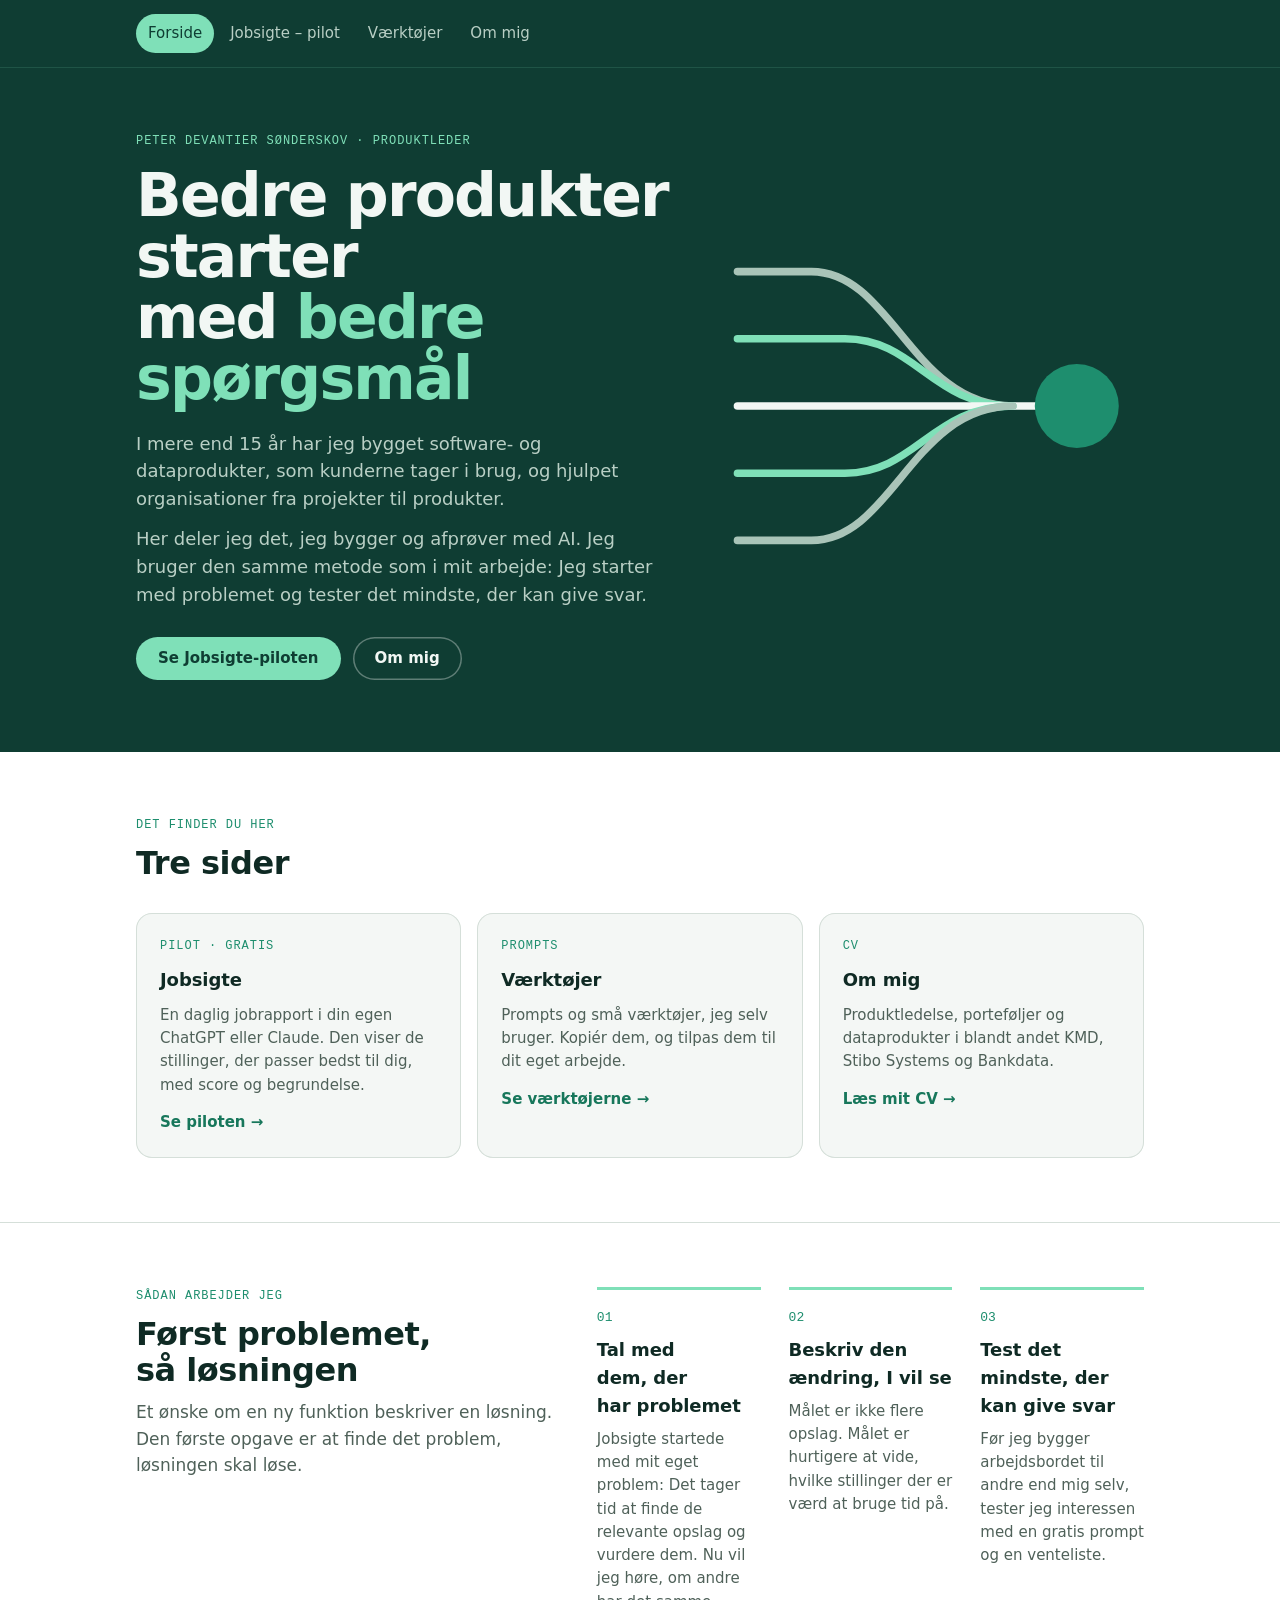
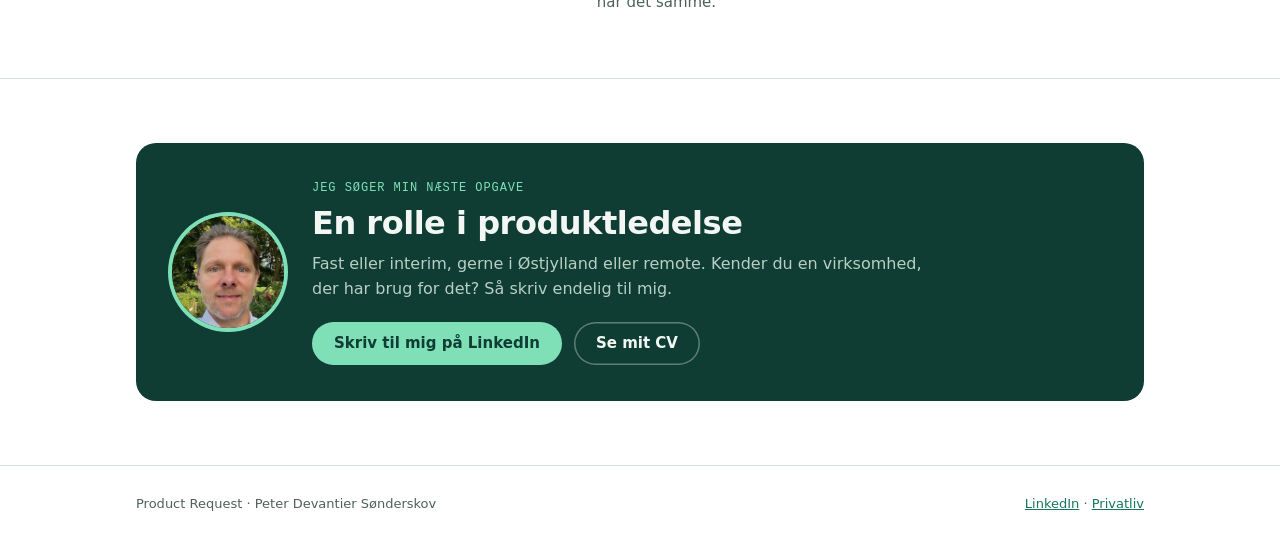
==== commit cf0fb749: "Add files via upload" ====
--- a/index.html
+++ b/index.html
@@ -81,7 +81,7 @@
 </style>
 </head>
 <body>
-<header class="site"><div class="in"><a class="brand" href="./" aria-label="Product Request – forside"><svg viewBox="0 0 140 60" aria-hidden="true" focusable="false"><g fill="none" stroke="currentColor" stroke-width="6" stroke-linecap="round"><path d="M4 9H28C54 9 64 30 102 30"/><path d="M4 51H28C54 51 64 30 102 30"/><path d="M4 30H118"/></g><circle cx="127" cy="30" r="12" fill="#7FE0B8"/></svg><span>Product Request</span></a><nav aria-label="Hovedmenu"><ul class="tabs"><li><a href="jobsigte.html">Jobsigte – pilot</a></li><li><a href="vaerktoejer.html">Værktøjer</a></li><li><a href="om-mig.html">Om mig</a></li></ul></nav></div></header>
+<header class="site"><div class="in"><nav aria-label="Hovedmenu"><ul class="tabs"><li><a href="./" aria-current="page">Forside</a></li><li><a href="jobsigte.html">Jobsigte – pilot</a></li><li><a href="vaerktoejer.html">Værktøjer</a></li><li><a href="om-mig.html">Om mig</a></li></ul></nav></div></header>
 <header class="hero">
   <div class="wrap">
     <div>
--- a/site.css
+++ b/site.css
@@ -29,7 +29,7 @@
 /* topbjælke */
 .site { background: var(--hero-bg); color: var(--hero-fg); border-bottom: 1px solid rgba(127,224,184,.14); }
 .site .in { max-width: 1040px; margin: 0 auto; padding: 14px max(16px, env(safe-area-inset-right, 0px)) 14px max(16px, env(safe-area-inset-left, 0px));
-  display: flex; align-items: center; justify-content: space-between; gap: 16px; flex-wrap: wrap; }
+  display: flex; align-items: center; justify-content: flex-start; gap: 16px; flex-wrap: wrap; }
 .brand { display: inline-flex; align-items: center; gap: 10px; color: var(--hero-fg); text-decoration: none; font-weight: 600; font-size: 17px; letter-spacing: -0.01em; }
 .brand svg { width: 46px; height: 20px; flex: none; }
 .brand:focus-visible, .tabs a:focus-visible { outline: 3px solid var(--mint); outline-offset: 3px; border-radius: 6px; }
@@ -40,7 +40,7 @@
 @media (max-width: 600px) {
   .site .in { gap: 10px; }
   .tabs { width: 100%; justify-content: space-between; }
-  .tabs a { font-size: 14px; padding: 7px 10px; }
+  .tabs a { font-size: 14px; padding: 7px 9px; }
 }
 
 /* bund */
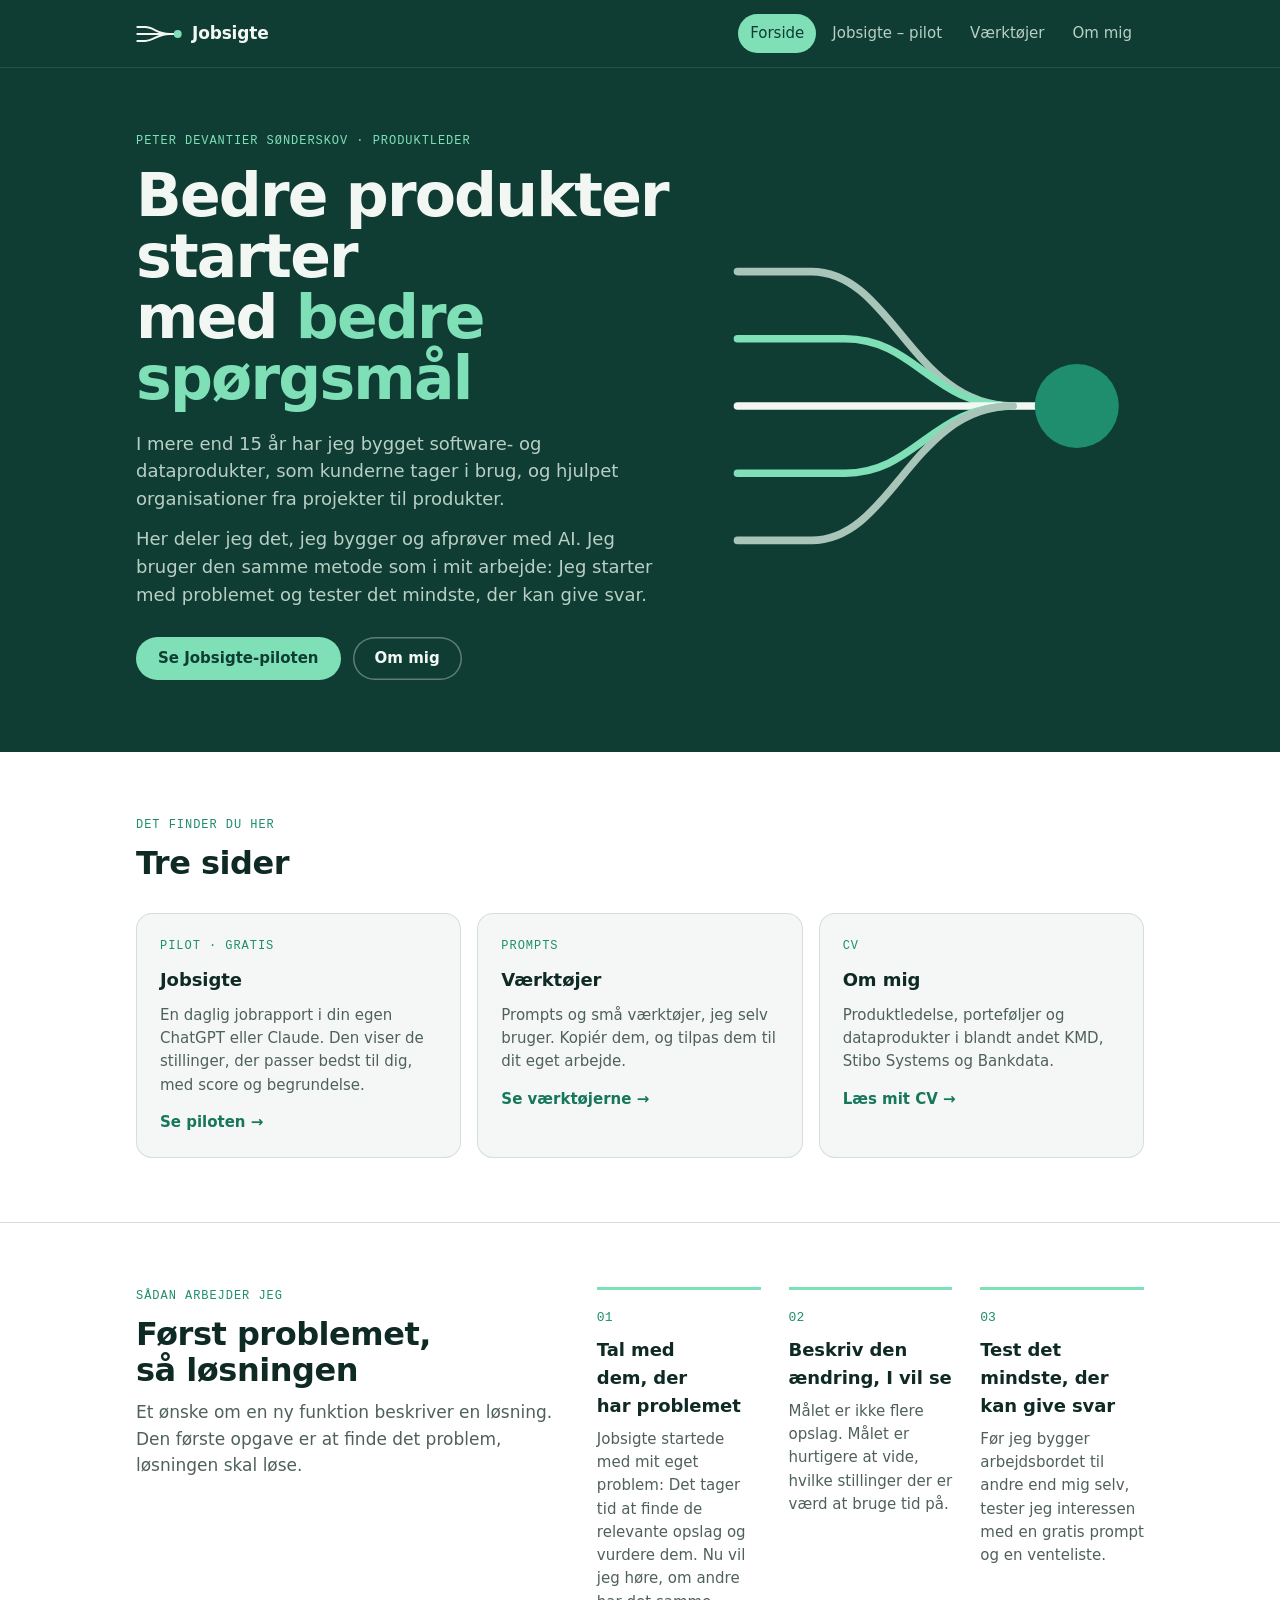
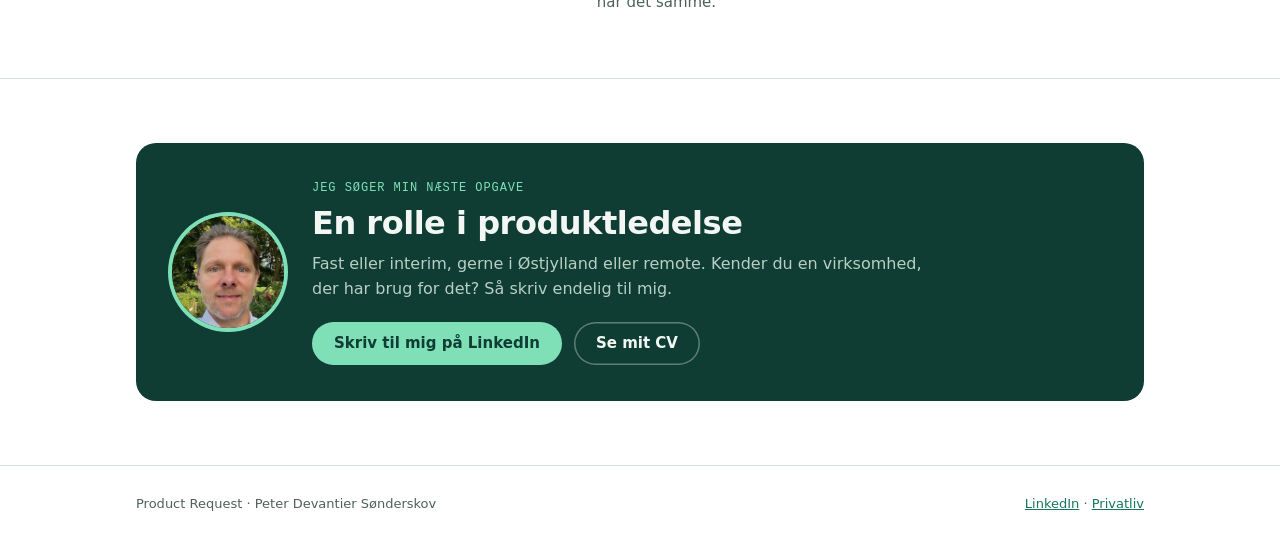
==== commit f740d3c7: "Add files via upload" ====
--- a/index.html
+++ b/index.html
@@ -81,7 +81,7 @@
 </style>
 </head>
 <body>
-<header class="site"><div class="in"><nav aria-label="Hovedmenu"><ul class="tabs"><li><a href="./" aria-current="page">Forside</a></li><li><a href="jobsigte.html">Jobsigte – pilot</a></li><li><a href="vaerktoejer.html">Værktøjer</a></li><li><a href="om-mig.html">Om mig</a></li></ul></nav></div></header>
+<header class="site"><div class="in"><a class="brand" href="./" aria-label="Jobsigte – forside"><svg viewBox="0 0 140 60" aria-hidden="true" focusable="false"><g fill="none" stroke="currentColor" stroke-width="6" stroke-linecap="round"><path d="M4 9H28C54 9 64 30 102 30"/><path d="M4 51H28C54 51 64 30 102 30"/><path d="M4 30H118"/></g><circle cx="127" cy="30" r="12" fill="#7FE0B8"/></svg><span>Jobsigte</span></a><nav aria-label="Hovedmenu"><ul class="tabs"><li><a href="./" aria-current="page">Forside</a></li><li><a href="jobsigte.html">Jobsigte – pilot</a></li><li><a href="vaerktoejer.html">Værktøjer</a></li><li><a href="om-mig.html">Om mig</a></li></ul></nav></div></header>
 <header class="hero">
   <div class="wrap">
     <div>
--- a/site.css
+++ b/site.css
@@ -29,7 +29,7 @@
 /* topbjælke */
 .site { background: var(--hero-bg); color: var(--hero-fg); border-bottom: 1px solid rgba(127,224,184,.14); }
 .site .in { max-width: 1040px; margin: 0 auto; padding: 14px max(16px, env(safe-area-inset-right, 0px)) 14px max(16px, env(safe-area-inset-left, 0px));
-  display: flex; align-items: center; justify-content: flex-start; gap: 16px; flex-wrap: wrap; }
+  display: flex; align-items: center; justify-content: space-between; gap: 16px; flex-wrap: wrap; }
 .brand { display: inline-flex; align-items: center; gap: 10px; color: var(--hero-fg); text-decoration: none; font-weight: 600; font-size: 17px; letter-spacing: -0.01em; }
 .brand svg { width: 46px; height: 20px; flex: none; }
 .brand:focus-visible, .tabs a:focus-visible { outline: 3px solid var(--mint); outline-offset: 3px; border-radius: 6px; }
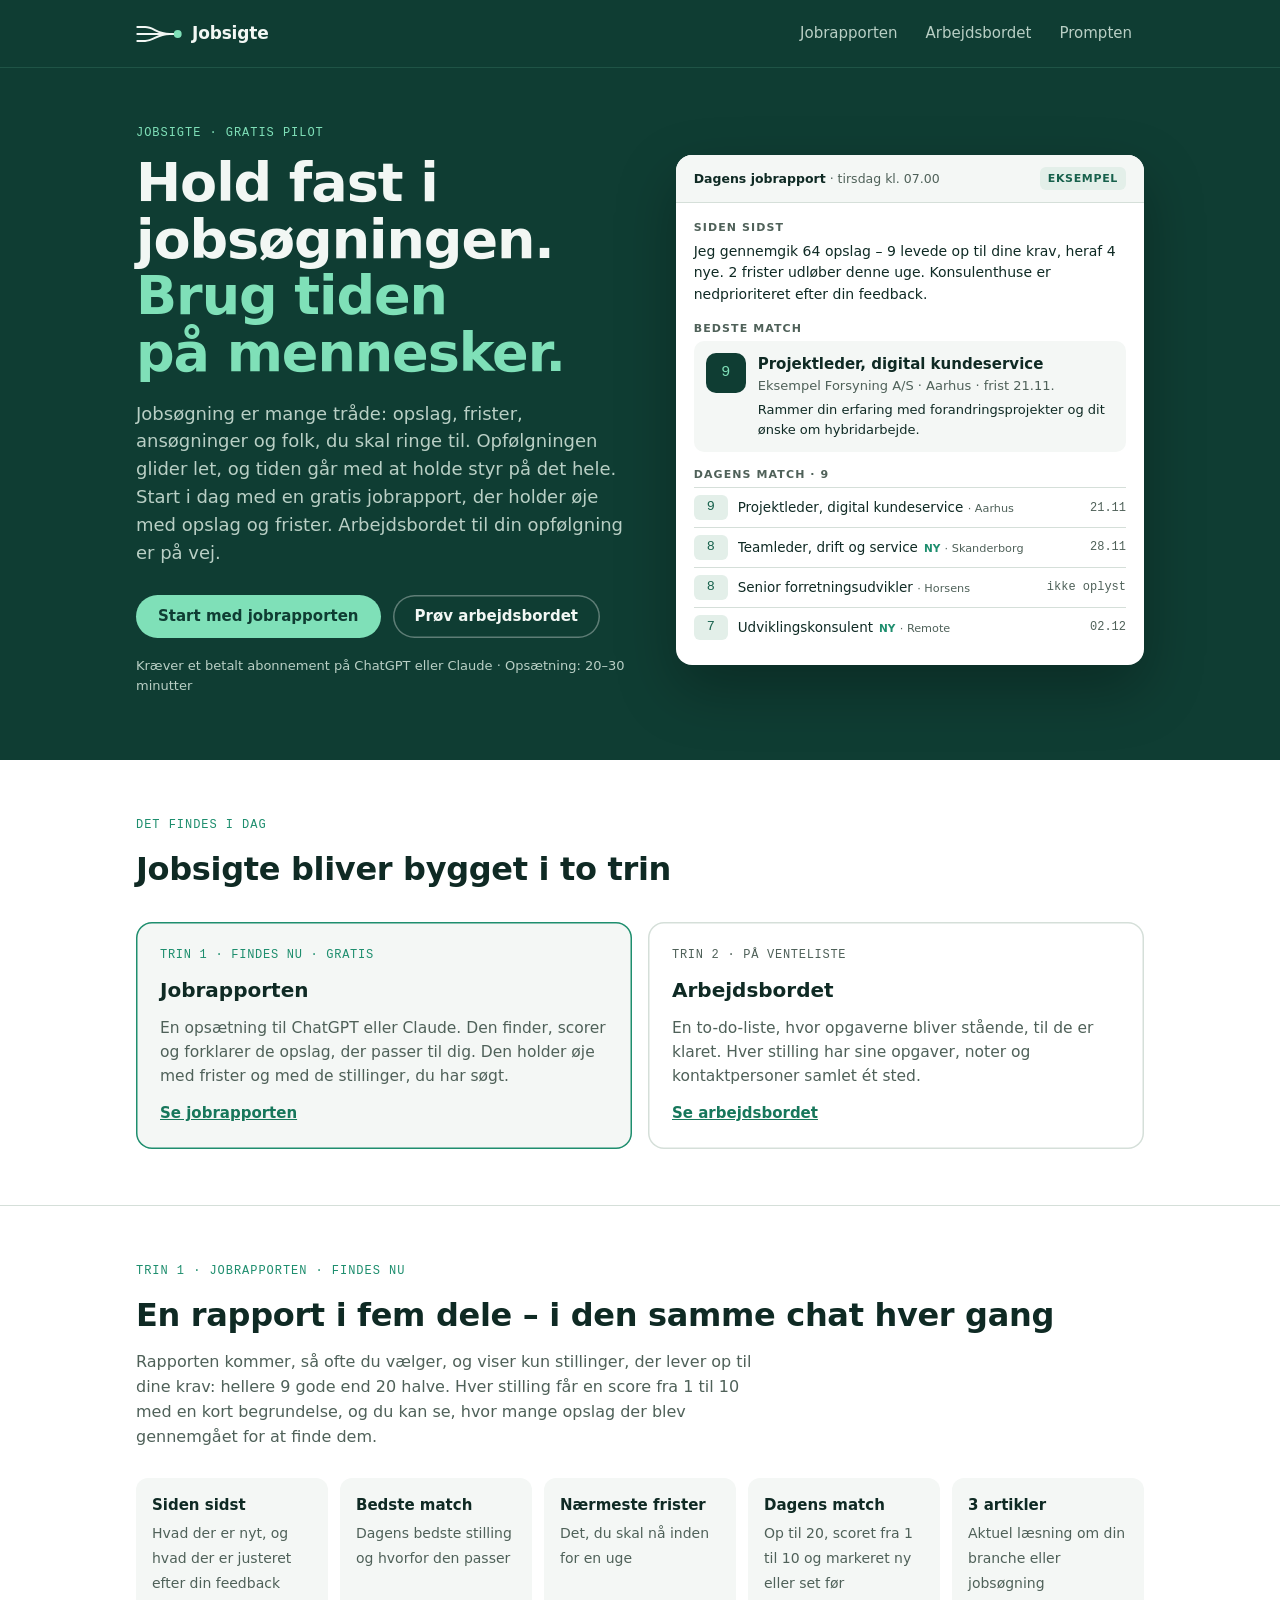
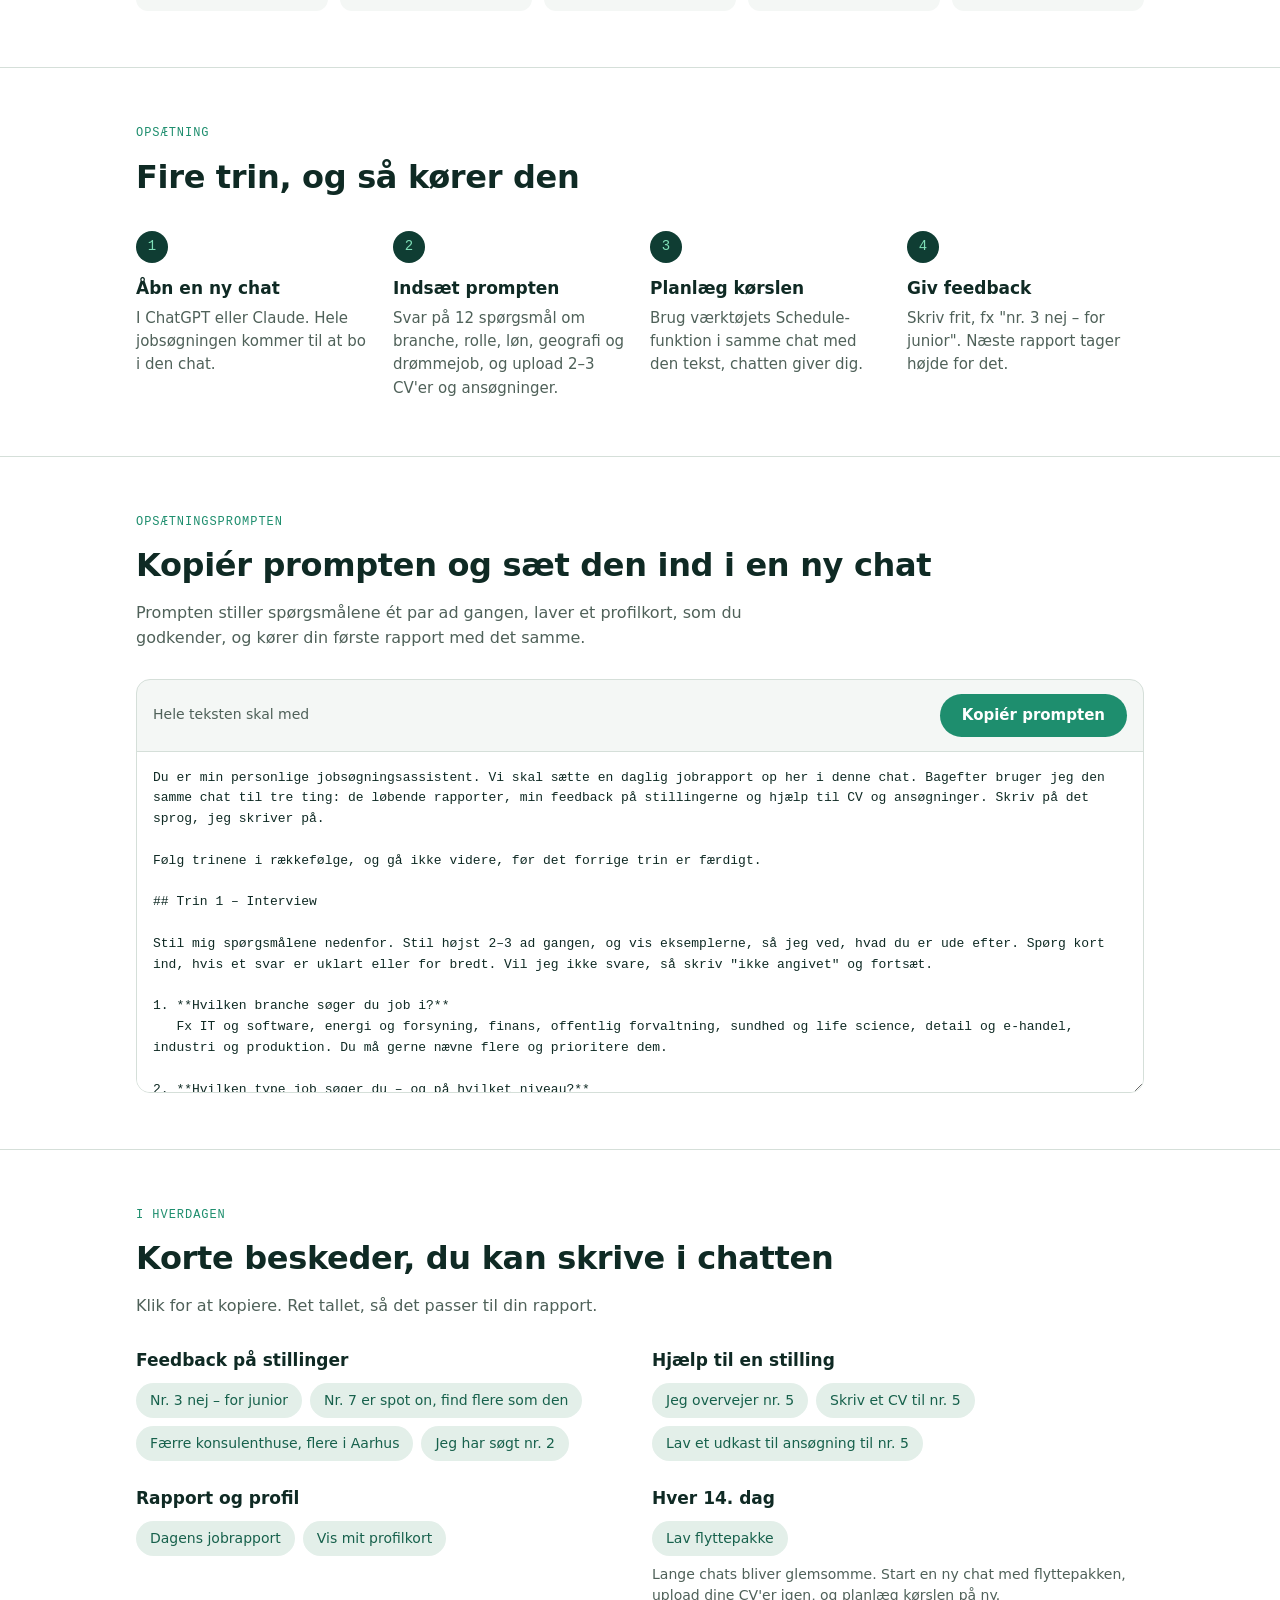
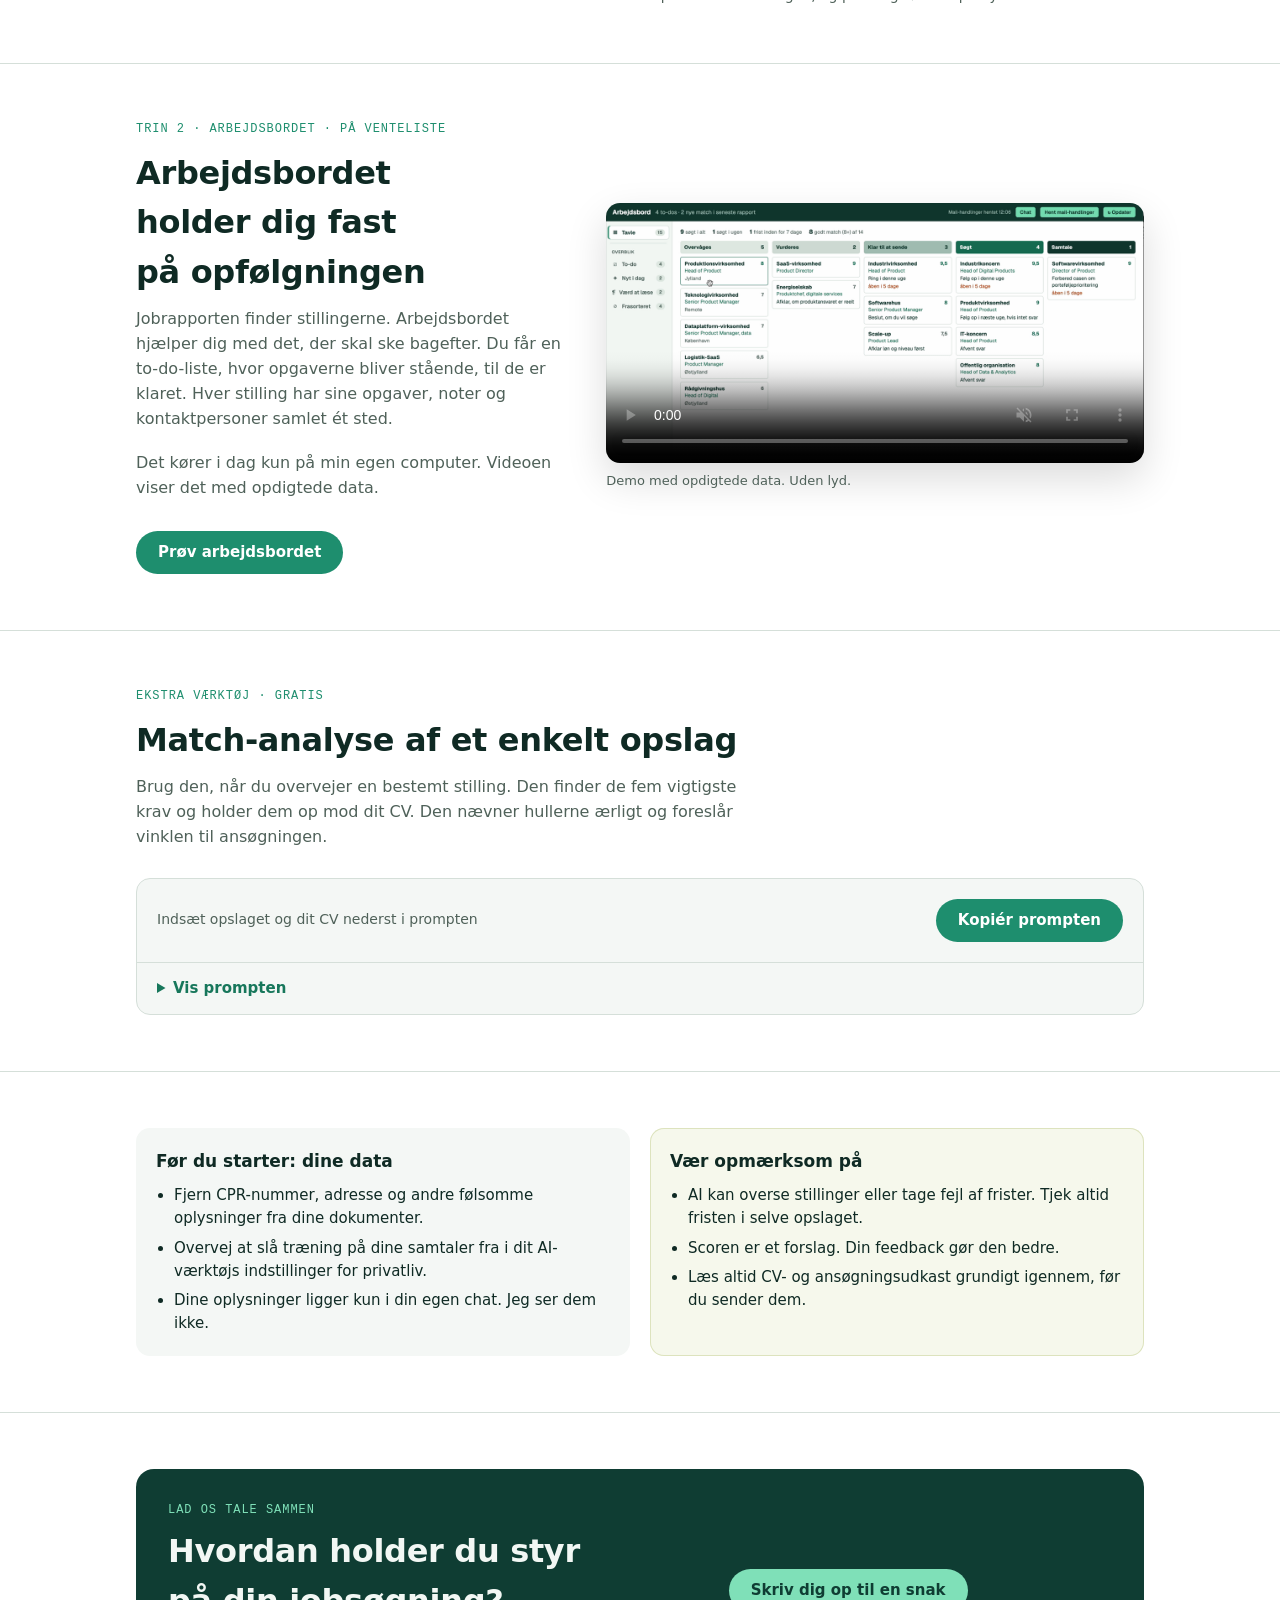
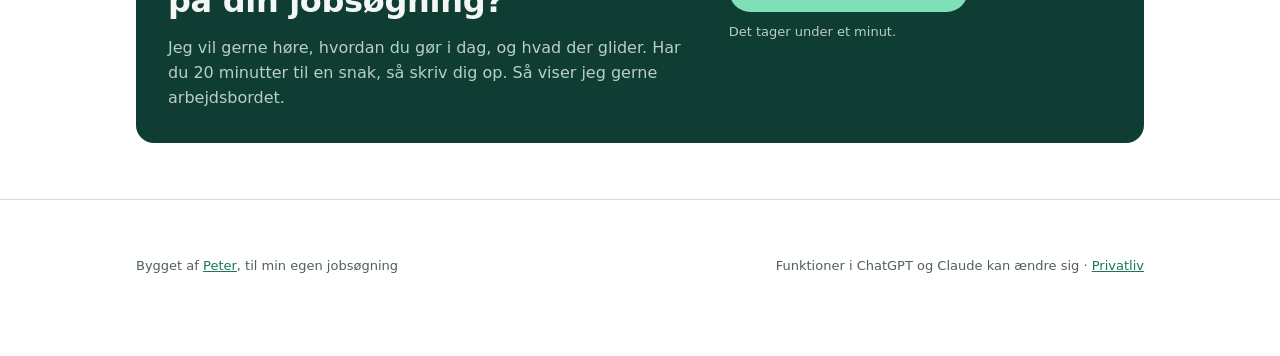
==== commit 6b684b05: "Add files via upload" ====
--- a/index.html
+++ b/index.html
@@ -3,11 +3,11 @@
 <head>
 <meta charset="utf-8">
 <meta name="viewport" content="width=device-width,initial-scale=1">
-<title>Product Request – Peter Devantier Sønderskov</title>
-<meta name="description" content="Produktleder Peter Devantier Sønderskov deler det, han bygger og afprøver med AI: Jobsigte-piloten, prompts og værktøjer.">
-<meta property="og:title" content="Product Request – Peter Devantier Sønderskov">
-<meta property="og:description" content="Produktleder Peter Devantier Sønderskov deler det, han bygger og afprøver med AI: Jobsigte-piloten, prompts og værktøjer.">
-<meta property="og:image" content="https://jobsigte.dk/deling-forside.png">
+<title>Jobsigte – til dig, der søger job</title>
+<meta name="description" content="Jobsigte hjælper dig med at holde styr på jobsøgningen. Start med en gratis jobrapport i din egen ChatGPT eller Claude.">
+<meta property="og:title" content="Jobsigte – til dig, der søger job">
+<meta property="og:description" content="En gratis jobrapport i din egen AI-chat. Arbejdsbordet til din opfølgning er på vej.">
+<meta property="og:image" content="https://jobsigte.dk/deling.png">
 <meta property="og:url" content="https://jobsigte.dk/">
 <meta property="og:type" content="website">
 <meta name="twitter:card" content="summary_large_image">
@@ -15,138 +15,609 @@
 <link rel="preload" href="fonts/Geist-Variable.woff2" as="font" type="font/woff2" crossorigin>
 <link rel="stylesheet" href="site.css">
 <style>
+/* Layout: dark green hero with a sample report card, then calm light sections in one 1040px column */
+:root {
+  --forest: #0F3D33; --forest-2: #2C4A41; --green: #1E8E6E; --mint: #7FE0B8;
+  --sage: #A9C4B8; --mist: #EEF3EF; --line: #D5DFD9; --slate: #43584F;
+  --bg: #FFFFFF; --surface: #F4F7F5; --fg: #0F2A24; --muted: #4F6159; --link: #17775B;
+  --hero-bg: #0F3D33; --hero-fg: #F2F7F4; --hero-muted: #B9CFC5;
+  --card: #FFFFFF; --card-fg: #0F2A24; --chip: #E3EFE9; --chip-fg: #17614C;
+  --warn-bg: #F6F8EC; --warn-line: #DDE3BE;
+}
+@media (prefers-color-scheme: dark) { :root:not([data-theme="light"]) {
+  --bg: #0B1915; --surface: #11241F; --fg: #E6EFEA; --muted: #A3B8AE; --link: #7FE0B8; --line: #24423A;
+  --hero-bg: #0A2C25; --hero-fg: #F2F7F4; --hero-muted: #A9C4B8;
+  --card: #132A24; --card-fg: #E6EFEA; --chip: #1B3A32; --chip-fg: #9FE8C9;
+  --warn-bg: #1C2618; --warn-line: #39472A; color-scheme: dark } }
+:root[data-theme="dark"] {
+  --bg: #0B1915; --surface: #11241F; --fg: #E6EFEA; --muted: #A3B8AE; --link: #7FE0B8; --line: #24423A;
+  --hero-bg: #0A2C25; --hero-fg: #F2F7F4; --hero-muted: #A9C4B8;
+  --card: #132A24; --card-fg: #E6EFEA; --chip: #1B3A32; --chip-fg: #9FE8C9;
+  --warn-bg: #1C2618; --warn-line: #39472A; color-scheme: dark }
+
+* { box-sizing: border-box; }
+body { background: var(--bg); color: var(--fg); font-family: var(--body); font-size: 16px; line-height: 1.55; }
+a { color: var(--link); }
 .wrap { max-width: 1040px; margin: 0 auto; padding-left: max(16px, env(safe-area-inset-left, 0px)); padding-right: max(16px, env(safe-area-inset-right, 0px)); }
 h1, h2, h3 { font-family: var(--display); text-wrap: balance; margin: 0; }
-h2 { font-size: clamp(24px, 3.2vw, 32px); font-weight: 650; letter-spacing: -0.015em; line-height: 1.15; }
-h3 { font-size: 18px; font-weight: 600; letter-spacing: -0.005em; }
+h2 { font-size: clamp(24px, 3.2vw, 32px); font-weight: 650; letter-spacing: -0.01em; }
+h3 { font-size: 17px; font-weight: 600; }
 p { margin: 0; }
-a { color: var(--link); }
-.eyebrow { font-family: var(--mono); font-size: 12px; letter-spacing: .08em; text-transform: uppercase; color: var(--green); }
-.lead { color: var(--muted); max-width: 62ch; font-size: 17px; }
-section { padding-block: 64px; }
+.eyebrow { font-family: var(--mono); font-size: 12px; font-weight: 400; letter-spacing: .08em; text-transform: uppercase; color: var(--green); }
+.lead { color: var(--muted); max-width: 62ch; }
+section { padding-block: 56px; }
 section + section { border-top: 1px solid var(--line); }
-.head { display: grid; gap: 10px; margin-bottom: 32px; }
+.head { display: grid; gap: 10px; margin-bottom: 28px; }
+
+/* hero */
+.hero { background: var(--hero-bg); color: var(--hero-fg); }
+.hero .wrap { padding-block: 56px 64px; display: grid; grid-template-columns: 1.05fr 1fr; gap: 48px; align-items: center; }
+.hero .eyebrow { color: var(--mint); }
+.hero h1 { font-size: clamp(34px, 5vw, 54px); line-height: 1.05; font-weight: 700; letter-spacing: -0.02em; margin: 12px 0 18px; }
+.hero h1 em { font-style: normal; color: var(--mint); }
+.hero p.sub { color: var(--hero-muted); font-size: 18px; max-width: 46ch; }
+.ctas { display: flex; flex-wrap: wrap; gap: 12px; margin-top: 28px; }
 .btn { font: 600 15px/1 var(--body); border-radius: 999px; padding: 14px 22px; border: 0; cursor: pointer; text-decoration: none; display: inline-flex; align-items: center; gap: 8px; }
-.btn:focus-visible { outline: 3px solid var(--mint); outline-offset: 2px; }
+.btn:focus-visible, .chipbtn:focus-visible, summary:focus-visible { outline: 3px solid var(--mint); outline-offset: 2px; }
 .btn.primary { background: var(--mint); color: #0F3D33; }
 .btn.primary:hover { background: #9BE9C8; }
 .btn.ghost { background: transparent; color: var(--hero-fg); box-shadow: inset 0 0 0 1.5px rgba(242,247,244,.35); }
 .btn.ghost:hover { box-shadow: inset 0 0 0 1.5px var(--mint); }
 .btn.solid { background: var(--green); color: #fff; }
-.btn.solid:hover { background: var(--green-2); }
-.btn.line { background: transparent; color: var(--fg); box-shadow: inset 0 0 0 1.5px var(--line); }
-.btn.line:hover { box-shadow: inset 0 0 0 1.5px var(--green); }
-.ctas { display: flex; flex-wrap: wrap; gap: 12px; margin-top: 28px; }
-.pagehero { background: var(--hero-bg); color: var(--hero-fg); }
-.pagehero .wrap { padding-block: 48px 56px; display: grid; gap: 12px; }
-.pagehero .eyebrow { color: var(--mint); }
-.pagehero h1 { font-size: clamp(32px, 4.6vw, 48px); line-height: 1.06; font-weight: 700; letter-spacing: -0.025em; }
-.pagehero p.sub { color: var(--hero-muted); font-size: 18px; max-width: 58ch; }
-@media (max-width: 520px) { section { padding-block: 44px; } }
-@media (prefers-reduced-motion: no-preference) { .btn, .card { transition: background .15s, box-shadow .15s, transform .15s; } }
-
-.hero { background: var(--hero-bg); color: var(--hero-fg); overflow: hidden; }
-.hero .wrap { padding-block: 64px 72px; display: grid; grid-template-columns: 1.25fr 1fr; gap: 48px; align-items: center; }
-.hero .eyebrow { color: var(--mint); }
-.hero h1 { font-size: clamp(36px, 5.4vw, 60px); line-height: 1.02; font-weight: 700; letter-spacing: -0.03em; margin: 14px 0 20px; }
-.hero h1 em { font-style: normal; color: var(--mint); }
-.hero p.sub { color: var(--hero-muted); font-size: 18px; max-width: 50ch; }
-.hero p.sub + p.sub { margin-top: 12px; }
-.art { width: 100%; max-width: 420px; justify-self: end; }
-.cards { display: grid; grid-template-columns: repeat(3, 1fr); gap: 16px; }
-.card { display: grid; gap: 10px; align-content: start; padding: 24px; border-radius: 16px; background: var(--surface); color: var(--fg); text-decoration: none; box-shadow: inset 0 0 0 1px var(--line); }
-.card:hover { box-shadow: inset 0 0 0 1.5px var(--green); transform: translateY(-2px); }
-.card:focus-visible { outline: 3px solid var(--mint); outline-offset: 2px; }
-.card .n { font-family: var(--mono); font-size: 12px; color: var(--green); letter-spacing: .08em; text-transform: uppercase; }
-.card p { color: var(--muted); font-size: 15px; }
-.card .go { color: var(--link); font-weight: 600; font-size: 15px; margin-top: 4px; }
-.principles { list-style: none; margin: 0; padding: 0; display: grid; grid-template-columns: repeat(3, 1fr); gap: 28px; counter-reset: p; }
-.principles li { counter-increment: p; display: grid; gap: 8px; align-content: start; padding-top: 18px; border-top: 3px solid var(--mint); }
-.principles li::before { content: "0" counter(p); font-family: var(--mono); font-size: 13px; color: var(--green); }
-.principles p { color: var(--muted); font-size: 15px; }
-.split { display: grid; grid-template-columns: 1fr 1.3fr; gap: 40px; align-items: start; }
-.job { background: var(--hero-bg); color: var(--hero-fg); border-radius: 20px; padding: 36px; display: grid; grid-template-columns: auto 1fr; gap: 28px; align-items: center; }
-.job img { width: 112px; height: 112px; border-radius: 50%; object-fit: cover; box-shadow: 0 0 0 4px var(--mint); }
-.job .eyebrow { color: var(--mint); }
-.job h2 { margin: 8px 0 10px; }
-.job p { color: var(--hero-muted); max-width: 60ch; }
-.job .ctas { margin-top: 20px; }
+.btn.solid:hover { background: #17775B; }
+.meta { margin-top: 18px; font-size: 13px; color: var(--hero-muted); }
+
+/* sample report */
+.report { background: var(--card); color: var(--card-fg); border-radius: 16px; box-shadow: 0 24px 60px rgba(0,0,0,.28); overflow: hidden; min-width: 0; }
+.report .bar { display: flex; justify-content: space-between; align-items: center; padding: 12px 18px; background: var(--surface); font-size: 12.5px; color: var(--muted); border-bottom: 1px solid var(--line); }
+.report .bar b { color: var(--card-fg); font-weight: 600; }
+.tag { font-size: 11px; font-weight: 600; letter-spacing: .06em; text-transform: uppercase; background: var(--chip); color: var(--chip-fg); padding: 3px 8px; border-radius: 6px; }
+.report .body { padding: 16px 18px 18px; display: grid; gap: 14px; }
+.rlabel { font-size: 11px; font-weight: 600; letter-spacing: .1em; text-transform: uppercase; color: var(--muted); margin-bottom: 4px; }
+.since { font-size: 14px; }
+.best { display: grid; grid-template-columns: auto 1fr; gap: 12px; align-items: start; background: var(--surface); border-radius: 10px; padding: 12px; }
+.score { font-family: var(--mono); font-weight: 500; font-size: 15px; width: 40px; height: 40px; border-radius: 10px; display: grid; place-items: center; background: var(--forest); color: var(--mint); font-variant-numeric: tabular-nums; }
+.best h4 { margin: 0; font-size: 15px; }
+.best .where { font-size: 13px; color: var(--muted); }
+.best .why { font-size: 13px; margin-top: 4px; }
+.rows { display: grid; gap: 0; font-size: 13.5px; }
+.row { display: grid; grid-template-columns: 34px 1fr auto; gap: 10px; align-items: center; padding: 7px 0; border-top: 1px solid var(--line); }
+.row .s { font-family: var(--mono); font-variant-numeric: tabular-nums; font-weight: 500; color: var(--chip-fg); background: var(--chip); border-radius: 6px; text-align: center; padding: 2px 0; }
+.row .d { font-family: var(--mono); font-size: 12px; color: var(--muted); white-space: nowrap; }
+.row .t { min-width: 0; overflow: hidden; text-overflow: ellipsis; white-space: nowrap; }
+.row .t small { color: var(--muted); }
+.new { font-size: 10.5px; font-weight: 600; color: var(--green); margin-left: 6px; }
+
+/* sections grid */
+.five { display: grid; grid-template-columns: repeat(5, 1fr); gap: 12px; }
+.five div { background: var(--surface); border-radius: 12px; padding: 16px; }
+.five b { display: block; font-size: 15px; margin-bottom: 4px; }
+.five span { font-size: 14px; color: var(--muted); }
+
+.steps { list-style: none; padding: 0; margin: 0; display: grid; grid-template-columns: repeat(4, 1fr); gap: 20px; counter-reset: s; }
+.steps li { counter-increment: s; display: grid; gap: 6px; align-content: start; }
+.steps li::before { content: counter(s); font-family: var(--mono); font-size: 14px; width: 32px; height: 32px; border-radius: 50%; display: grid; place-items: center; background: var(--forest); color: var(--mint); margin-bottom: 6px; }
+.steps p { font-size: 15px; color: var(--muted); }
+
+/* prompt */
+.promptbox { background: var(--surface); border: 1px solid var(--line); border-radius: 14px; overflow: hidden; }
+.promptbar { display: flex; flex-wrap: wrap; gap: 12px; justify-content: space-between; align-items: center; padding: 14px 16px; border-bottom: 1px solid var(--line); }
+.promptbar span { font-size: 14px; color: var(--muted); }
+#promptText { display: block; width: 100%; height: 340px; border: 0; resize: vertical; padding: 16px; background: var(--card); color: var(--card-fg); font: 13px/1.6 var(--mono); }
+.status { font-size: 14px; color: var(--green); font-weight: 600; min-height: 1.4em; }
+
+.chips { display: flex; flex-wrap: wrap; gap: 8px; }
+.chipbtn { font: 500 14px/1.2 var(--body); background: var(--chip); color: var(--chip-fg); border: 0; border-radius: 999px; padding: 9px 14px; cursor: pointer; }
+.chipbtn:hover { filter: brightness(.96); }
+.chipbtn.copied { background: var(--green); color: #fff; }
+.chipgroups { display: grid; grid-template-columns: repeat(2, 1fr); gap: 24px; }
+.chipgroups h3 { margin-bottom: 10px; }
+
+.two { display: grid; grid-template-columns: 1fr 1fr; gap: 20px; }
+.box { background: var(--surface); border-radius: 14px; padding: 20px; display: grid; gap: 10px; align-content: start; }
+.box.warn { background: var(--warn-bg); box-shadow: inset 0 0 0 1px var(--warn-line); }
+.box ul { margin: 0; padding-left: 18px; display: grid; gap: 6px; font-size: 15px; }
+
+.today { display: grid; grid-template-columns: 1fr 1fr; gap: 16px; }
+.today > div { border-radius: 16px; padding: 24px; display: grid; gap: 10px; align-content: start; }
+.today .now { background: var(--surface); box-shadow: inset 0 0 0 1.5px var(--green); }
+.today .later { background: transparent; box-shadow: inset 0 0 0 1.5px var(--line); }
+.today .st { font-family: var(--mono); font-size: 12px; letter-spacing: .06em; text-transform: uppercase; color: var(--green); }
+.today .later .st { color: var(--muted); }
+.today h3 { font-size: 20px; }
+.today p { color: var(--muted); font-size: 15.5px; }
+.today a { font-weight: 600; font-size: 15px; margin-top: 4px; }
+.tool { background: var(--surface); border: 1px solid var(--line); border-radius: 14px; overflow: hidden; }
+.tool .top { padding: 20px; display: flex; flex-wrap: wrap; gap: 12px 24px; justify-content: space-between; align-items: center; }
+.tool details { border-top: 1px solid var(--line); }
+.tool summary { cursor: pointer; padding: 14px 20px; font-weight: 600; font-size: 15px; color: var(--link); }
+.tool pre { margin: 0; padding: 16px 20px 20px; white-space: pre-wrap; word-break: break-word; font: 13px/1.6 var(--mono); color: var(--card-fg); background: var(--card); max-height: 420px; overflow: auto; border-top: 1px solid var(--line); }
+.story { display: grid; grid-template-columns: 1fr 1.3fr; gap: 40px; align-items: start; }
+.story p + p { margin-top: 12px; }
+
+.signup { background: var(--hero-bg); color: var(--hero-fg); border-radius: 18px; padding: 32px; display: grid; grid-template-columns: 1.4fr 1fr; gap: 24px; align-items: center; }
+.signup p { color: var(--hero-muted); }
+.signup .eyebrow { color: var(--mint); }
+.signup h2 { margin: 8px 0 10px; }
+.signup .act { display: grid; gap: 10px; justify-items: start; }
+.signup small { color: var(--hero-muted); font-size: 13px; }
+
+[hidden] { display: none !important; }
+.videorow { display: grid; grid-template-columns: 1fr 1.25fr; gap: 40px; align-items: center; }
+.video { margin: 0; display: grid; gap: 8px; }
+.video video, .videoph { width: 100%; aspect-ratio: 1280 / 620; border-radius: 14px; background: var(--surface); box-shadow: 0 16px 40px rgba(0,0,0,.14); }
+.videoph { display: grid; place-items: center; color: var(--muted); border: 1.5px dashed var(--line); box-shadow: none; }
+.video figcaption { font-size: 13px; color: var(--muted); }
+dialog#fakedoor { max-width: 520px; width: calc(100% - 32px); border: 0; border-radius: 18px; padding: 28px; background: var(--bg); color: var(--fg); box-shadow: 0 30px 80px rgba(0,0,0,.35); }
+dialog#fakedoor::backdrop { background: rgba(10,30,25,.55); }
+dialog#fakedoor h2 { margin: 6px 0 12px; }
+dialog#fakedoor p + p { margin-top: 10px; }
+.fdmeta { font-size: 14px; color: var(--muted); }
+.fdclose { position: absolute; top: 10px; right: 12px; }
+.fdclose button { background: none; border: 0; font-size: 26px; line-height: 1; color: var(--muted); cursor: pointer; }
+dialog#fakedoor { position: fixed; }
+footer { padding-block: 28px 40px; font-size: 13px; color: var(--muted); }
+
 @media (max-width: 900px) {
-  .hero .wrap, .split { grid-template-columns: minmax(0,1fr); }
-  .art { justify-self: start; max-width: 150px; order: -1; margin-bottom: 24px; }
-  .hero .wrap { padding-block: 40px 52px; gap: 0; }
-  .cards, .principles { grid-template-columns: minmax(0,1fr); }
+  .hero .wrap, .story, .signup, .two, .chipgroups, .videorow, .today { grid-template-columns: minmax(0,1fr); }
+  .hero .wrap > * { min-width: 0; }
+  .five { grid-template-columns: repeat(2, 1fr); }
+  .steps { grid-template-columns: repeat(2, 1fr); }
 }
-@media (max-width: 600px) { .job { grid-template-columns: minmax(0,1fr); padding: 24px; } .job img { width: 84px; height: 84px; } }
+@media (max-width: 520px) {
+  .five, .steps { grid-template-columns: minmax(0,1fr); }
+  section { padding-block: 40px; }
+  .signup { padding: 22px; }
+}
+@media (prefers-reduced-motion: no-preference) { .btn, .chipbtn { transition: background .15s, box-shadow .15s; } }
 </style>
+
 </head>
 <body>
-<header class="site"><div class="in"><a class="brand" href="./" aria-label="Jobsigte – forside"><svg viewBox="0 0 140 60" aria-hidden="true" focusable="false"><g fill="none" stroke="currentColor" stroke-width="6" stroke-linecap="round"><path d="M4 9H28C54 9 64 30 102 30"/><path d="M4 51H28C54 51 64 30 102 30"/><path d="M4 30H118"/></g><circle cx="127" cy="30" r="12" fill="#7FE0B8"/></svg><span>Jobsigte</span></a><nav aria-label="Hovedmenu"><ul class="tabs"><li><a href="./" aria-current="page">Forside</a></li><li><a href="jobsigte.html">Jobsigte – pilot</a></li><li><a href="vaerktoejer.html">Værktøjer</a></li><li><a href="om-mig.html">Om mig</a></li></ul></nav></div></header>
+<header class="site"><div class="in"><a class="brand" href="#" aria-label="Jobsigte – til toppen"><svg viewBox="0 0 140 60" aria-hidden="true" focusable="false"><g fill="none" stroke="currentColor" stroke-width="6" stroke-linecap="round"><path d="M4 9H28C54 9 64 30 102 30"/><path d="M4 51H28C54 51 64 30 102 30"/><path d="M4 30H118"/></g><circle cx="127" cy="30" r="12" fill="#7FE0B8"/></svg><span>Jobsigte</span></a><nav aria-label="Hovedmenu"><ul class="tabs"><li><a href="#jobrapporten">Jobrapporten</a></li><li><a href="#arbejdsbordet">Arbejdsbordet</a></li><li><a href="#prompt">Prompten</a></li></ul></nav></div></header>
 <header class="hero">
   <div class="wrap">
     <div>
-      <p class="eyebrow">Peter Devantier Sønderskov · produktleder</p>
-      <h1>Bedre produkter starter med <em>bedre spørgsmål</em></h1>
-      <p class="sub">I mere end 15 år har jeg bygget software- og dataprodukter, som kunderne tager i brug, og hjulpet organisationer fra projekter til produkter.</p>
-      <p class="sub">Her deler jeg det, jeg bygger og afprøver med AI. Jeg bruger den samme metode som i mit arbejde: Jeg starter med problemet og tester det mindste, der kan give svar.</p>
+      <p class="eyebrow">Jobsigte · gratis pilot</p>
+      <h1 id="vH1">Hold fast i jobsøgningen. <em>Brug tiden på mennesker.</em></h1>
+      <p class="sub" id="vSub">Jobsøgning er mange tråde: opslag, frister, ansøgninger og folk, du skal ringe til. Opfølgningen glider let, og tiden går med at holde styr på det hele. Start i dag med en gratis jobrapport, der holder øje med opslag og frister. Arbejdsbordet til din opfølgning er på vej.</p>
       <div class="ctas">
-        <a class="btn primary" href="jobsigte.html" data-count="forside-jobsigte">Se Jobsigte-piloten</a>
-        <a class="btn ghost" href="om-mig.html" data-count="forside-om-mig">Om mig</a>
+        <a class="btn primary" href="#prompt" data-count="kom-i-gang" id="vBtn">Start med jobrapporten</a>
+        <button class="btn ghost" type="button" data-fakedoor="hero">Prøv arbejdsbordet</button>
       </div>
-    </div>
-    <svg class="art" viewBox="0 0 250 200" aria-hidden="true" focusable="false"><g fill="none" stroke-width="4.5" stroke-linecap="round"><path stroke="#A9C4B8" d="M8 20H52C100 20 112 100 172 100"/><path stroke="#7FE0B8" d="M8 60H72C114 60 124 100 172 100"/><path stroke="#F2F7F4" d="M8 100H186"/><path stroke="#7FE0B8" d="M8 140H72C114 140 124 100 172 100"/><path stroke="#A9C4B8" d="M8 180H52C100 180 112 100 172 100"/></g><circle cx="210" cy="100" r="25" fill="#1E8E6E"/></svg>
-  </div>
-</header>
-<main>
-<section>
-  <div class="wrap">
-    <div class="head">
-      <p class="eyebrow">Det finder du her</p>
-      <h2>Tre sider</h2>
-    </div>
-    <div class="cards">
-      <a class="card" href="jobsigte.html" data-count="kort-jobsigte"><span class="n">Pilot · gratis</span><h3>Jobsigte</h3>
-        <p>En daglig jobrapport i din egen ChatGPT eller Claude. Den viser de stillinger, der passer bedst til dig, med score og begrundelse.</p><span class="go">Se piloten →</span></a>
-      <a class="card" href="vaerktoejer.html" data-count="kort-vaerktoejer"><span class="n">Prompts</span><h3>Værktøjer</h3>
-        <p>Prompts og små værktøjer, jeg selv bruger. Kopiér dem, og tilpas dem til dit eget arbejde.</p><span class="go">Se værktøjerne →</span></a>
-      <a class="card" href="om-mig.html" data-count="kort-om-mig"><span class="n">CV</span><h3>Om mig</h3>
-        <p>Produktledelse, porteføljer og dataprodukter i blandt andet KMD, Stibo Systems og Bankdata.</p><span class="go">Læs mit CV →</span></a>
-    </div>
-  </div>
-</section>
-<section>
-  <div class="wrap split">
-    <div class="head" style="margin:0">
-      <p class="eyebrow">Sådan arbejder jeg</p>
-      <h2>Først problemet, så løsningen</h2>
-      <p class="lead">Et ønske om en ny funktion beskriver en løsning. Den første opgave er at finde det problem, løsningen skal løse.</p>
-    </div>
-    <ol class="principles">
-      <li><h3>Tal med dem, der har problemet</h3><p>Jobsigte startede med mit eget problem: Det tager tid at finde de relevante opslag og vurdere dem. Nu vil jeg høre, om andre har det samme.</p></li>
-      <li><h3>Beskriv den ændring, I vil se</h3><p>Målet er ikke flere opslag. Målet er hurtigere at vide, hvilke stillinger der er værd at bruge tid på.</p></li>
-      <li><h3>Test det mindste, der kan give svar</h3><p>Før jeg bygger arbejdsbordet til andre end mig selv, tester jeg interessen med en gratis prompt og en venteliste.</p></li>
-    </ol>
-  </div>
-</section>
-<section>
-  <div class="wrap">
-    <div class="job">
-      <img src="foto.jpg" alt="Peter Devantier Sønderskov" width="112" height="112">
-      <div>
-        <p class="eyebrow">Jeg søger min næste opgave</p>
-        <h2>En rolle i produktledelse</h2>
-        <p>Fast eller interim, gerne i Østjylland eller remote. Kender du en virksomhed, der har brug for det? Så skriv endelig til mig.</p>
-        <div class="ctas">
-          <a class="btn primary" href="https://www.linkedin.com/in/petersonderskov" target="_blank" rel="noopener" data-count="forside-linkedin">Skriv til mig på LinkedIn</a>
-          <a class="btn ghost" href="om-mig.html" data-count="forside-cv">Se mit CV</a>
+      <p class="meta">Kræver et betalt abonnement på ChatGPT eller Claude · Opsætning: 20–30 minutter</p>
+    </div>
+
+    <div class="report" aria-label="Eksempel på en jobrapport">
+      <div class="bar"><span><b>Dagens jobrapport</b> · tirsdag kl. 07.00</span><span class="tag">Eksempel</span></div>
+      <div class="body">
+        <div>
+          <div class="rlabel">Siden sidst</div>
+          <p class="since">Jeg gennemgik 64 opslag – 9 levede op til dine krav, heraf 4 nye. 2 frister udløber denne uge. Konsulenthuse er nedprioriteret efter din feedback.</p>
+        </div>
+        <div>
+          <div class="rlabel">Bedste match</div>
+          <div class="best">
+            <div class="score">9</div>
+            <div>
+              <h4>Projektleder, digital kundeservice</h4>
+              <div class="where">Eksempel Forsyning A/S · Aarhus · frist 21.11.</div>
+              <p class="why">Rammer din erfaring med forandringsprojekter og dit ønske om hybridarbejde.</p>
+            </div>
+          </div>
+        </div>
+        <div>
+          <div class="rlabel">Dagens match · 9</div>
+          <div class="rows">
+            <div class="row"><span class="s">9</span><span class="t">Projektleder, digital kundeservice <small>· Aarhus</small></span><span class="d">21.11</span></div>
+            <div class="row"><span class="s">8</span><span class="t">Teamleder, drift og service<span class="new">NY</span> <small>· Skanderborg</small></span><span class="d">28.11</span></div>
+            <div class="row"><span class="s">8</span><span class="t">Senior forretningsudvikler <small>· Horsens</small></span><span class="d">ikke oplyst</span></div>
+            <div class="row"><span class="s">7</span><span class="t">Udviklingskonsulent<span class="new">NY</span> <small>· Remote</small></span><span class="d">02.12</span></div>
+          </div>
         </div>
       </div>
     </div>
   </div>
+</header>
+<script>
+// A/B-test af budskabet. Kun overskrift, indledning og knaptekst skifter.
+var VARIANTER = {
+  a: { h1: 'Hold fast i jobsøgningen. <em>Brug tiden på mennesker.</em>',
+       sub: 'Jobsøgning er mange tråde: opslag, frister, ansøgninger og folk, du skal ringe til. Opfølgningen glider let, og tiden går med at holde styr på det hele. Start i dag med en gratis jobrapport, der holder øje med opslag og frister. Arbejdsbordet til din opfølgning er på vej.',
+       btn: 'Start med jobrapporten' },
+  b: { h1: 'Find de job, der er <em>værd at bruge tid på</em>',
+       sub: 'Der er mange opslag, og det tager tid at læse og vurdere dem. Den gratis jobrapport gennemgår dem for dig. Du får de bedste match med en score og en begrundelse. Så kan tiden gå til netværk og virksomheder.',
+       btn: 'Få din første jobrapport' }
+};
+var VARIANT = (function () {
+  var m = /[?&]v=(a|b)(&|$)/i.exec(location.search);
+  if (m) return m[1].toLowerCase();          // ?v=a / ?v=b til test – gemmes ikke
+  var v = null;
+  try { v = localStorage.getItem('jobsigte-variant'); } catch (e) {}
+  if (v !== 'a' && v !== 'b') {
+    v = Math.random() < 0.5 ? 'a' : 'b';
+    try { localStorage.setItem('jobsigte-variant', v); } catch (e) {}
+  }
+  return v;
+})();
+(function () {
+  var t = VARIANTER[VARIANT];
+  document.getElementById('vH1').innerHTML = t.h1;
+  document.getElementById('vSub').textContent = t.sub;
+  document.getElementById('vBtn').textContent = t.btn;
+  document.documentElement.setAttribute('data-variant', VARIANT);
+})();
+</script>
+
+<main>
+<section id="idag">
+  <div class="wrap">
+    <div class="head">
+      <p class="eyebrow">Det findes i dag</p>
+      <h2>Jobsigte bliver bygget i to trin</h2>
+    </div>
+    <div class="today">
+      <div class="now"><span class="st">Trin 1 · findes nu · gratis</span><h3>Jobrapporten</h3>
+        <p>En opsætning til ChatGPT eller Claude. Den finder, scorer og forklarer de opslag, der passer til dig. Den holder øje med frister og med de stillinger, du har søgt.</p>
+        <a href="#jobrapporten">Se jobrapporten</a></div>
+      <div class="later"><span class="st">Trin 2 · på venteliste</span><h3>Arbejdsbordet</h3>
+        <p>En to-do-liste, hvor opgaverne bliver stående, til de er klaret. Hver stilling har sine opgaver, noter og kontaktpersoner samlet ét sted.</p>
+        <a href="#arbejdsbordet">Se arbejdsbordet</a></div>
+    </div>
+  </div>
+</section>
+
+<section id="jobrapporten">
+  <div class="wrap">
+    <div class="head">
+      <p class="eyebrow">Trin 1 · jobrapporten · findes nu</p>
+      <h2>En rapport i fem dele – i den samme chat hver gang</h2>
+      <p class="lead">Rapporten kommer, så ofte du vælger, og viser kun stillinger, der lever op til dine krav: hellere 9 gode end 20 halve. Hver stilling får en score fra 1 til 10 med en kort begrundelse, og du kan se, hvor mange opslag der blev gennemgået for at finde dem.</p>
+    </div>
+    <div class="five">
+      <div><b>Siden sidst</b><span>Hvad der er nyt, og hvad der er justeret efter din feedback</span></div>
+      <div><b>Bedste match</b><span>Dagens bedste stilling og hvorfor den passer</span></div>
+      <div><b>Nærmeste frister</b><span>Det, du skal nå inden for en uge</span></div>
+      <div><b>Dagens match</b><span>Op til 20, scoret fra 1 til 10 og markeret ny eller set før</span></div>
+      <div><b>3 artikler</b><span>Aktuel læsning om din branche eller jobsøgning</span></div>
+    </div>
+  </div>
+</section>
+
+<section>
+  <div class="wrap">
+    <div class="head">
+      <p class="eyebrow">Opsætning</p>
+      <h2>Fire trin, og så kører den</h2>
+    </div>
+    <ol class="steps">
+      <li><h3>Åbn en ny chat</h3><p>I ChatGPT eller Claude. Hele jobsøgningen kommer til at bo i den chat.</p></li>
+      <li><h3>Indsæt prompten</h3><p>Svar på 12 spørgsmål om branche, rolle, løn, geografi og drømmejob, og upload 2–3 CV'er og ansøgninger.</p></li>
+      <li><h3>Planlæg kørslen</h3><p>Brug værktøjets Schedule-funktion i samme chat med den tekst, chatten giver dig.</p></li>
+      <li><h3>Giv feedback</h3><p>Skriv frit, fx "nr. 3 nej – for junior". Næste rapport tager højde for det.</p></li>
+    </ol>
+  </div>
+</section>
+
+<section id="prompt">
+  <div class="wrap">
+    <div class="head">
+      <p class="eyebrow">Opsætningsprompten</p>
+      <h2>Kopiér prompten og sæt den ind i en ny chat</h2>
+      <p class="lead">Prompten stiller spørgsmålene ét par ad gangen, laver et profilkort, som du godkender, og kører din første rapport med det samme.</p>
+    </div>
+    <div class="promptbox">
+      <div class="promptbar">
+        <span>Hele teksten skal med</span>
+        <div style="display:flex;gap:12px;align-items:center;flex-wrap:wrap">
+          <span class="status" id="promptStatus" role="status"></span>
+          <button class="btn solid" id="copyPrompt" type="button">Kopiér prompten</button>
+        </div>
+      </div>
+      <textarea id="promptText" readonly aria-label="Opsætningsprompt">Du er min personlige jobsøgningsassistent. Vi skal sætte en daglig jobrapport op her i denne chat. Bagefter bruger jeg den samme chat til tre ting: de løbende rapporter, min feedback på stillingerne og hjælp til CV og ansøgninger. Skriv på det sprog, jeg skriver på.
+
+Følg trinene i rækkefølge, og gå ikke videre, før det forrige trin er færdigt.
+
+## Trin 1 – Interview
+
+Stil mig spørgsmålene nedenfor. Stil højst 2–3 ad gangen, og vis eksemplerne, så jeg ved, hvad du er ude efter. Spørg kort ind, hvis et svar er uklart eller for bredt. Vil jeg ikke svare, så skriv "ikke angivet" og fortsæt.
+
+1. **Hvilken branche søger du job i?**
+   Fx IT og software, energi og forsyning, finans, offentlig forvaltning, sundhed og life science, detail og e-handel, industri og produktion. Du må gerne nævne flere og prioritere dem.
+
+2. **Hvilken type job søger du – og på hvilket niveau?**
+   Fx "projektleder", "salgschef", "UX-designer", "økonomimedarbejder". Niveau fx: specialist, senior, teamleder, chef/direktør. Nævn også jobtitler, du *ikke* vil have.
+
+3. **Upload 2–3 gode eksempler på dit CV og dine ansøgninger.**
+   Gerne de versioner, du er mest tilfreds med. Jeg bruger dem til at forstå din erfaring og til at matche dig med opslag. Fjern gerne CPR-nummer og andre følsomme oplysninger først.
+
+4. **Hvor søger du job geografisk – og hvordan vil du arbejde?**
+   Fx "Storkøbenhavn", "Aarhus + 45 min.", "hele Danmark", "remote fra Danmark". Angiv gerne max transporttid og om du ønsker hjemmearbejde, hybrid eller fuldt fremmøde.
+
+5. **Hvad er din lønforventning?**
+   - Ønsket løn pr. måned (interval) og om det er inkl. eller ekskl. pension. Fx "55–62.000 kr. ekskl. pension".
+   - Laveste løn, du vil acceptere.
+   - Er løn vigtigere end fx titel, fleksibilitet eller branche – eller omvendt?
+
+6. **Hvilke ansættelsesvilkår og ufravigelige krav har du?**
+   Fx fast stilling eller også vikariat/freelance, fuldtid eller deltid, maks. rejsedage, personaleansvar ja/nej, sprogkrav, ingen vagter eller weekendarbejde. Skeln mellem "skal" og "gerne".
+
+7. **Hvilke kilder vil du prioritere til jobannoncer?**
+   Fx Jobindex, LinkedIn Jobs, Jobnet, Akademikernes Jobbank, Ofir, The Hub, Graduateland, branchens egne jobsider eller udvalgte virksomheders karrieresider.
+
+8. **Hvor ofte vil du have en rapport med relevante jobopslag?**
+   Fx hver hverdag kl. 7, mandag/onsdag/fredag eller én gang om ugen.
+
+9. **Upload andet relevant materiale, der kan hjælpe med at matche dig.**
+   Fx din LinkedIn-profil som PDF, eksamensbeviser, kursusbeviser, personlighedstest, anbefalinger, porteføljeeksempler eller en kort beskrivelse af resultater, du er stolt af.
+
+10. **Er der virksomheder, du ikke vil arbejde for?**
+    Fx tidligere arbejdsgivere, konkurrenter til din nuværende arbejdsgiver eller brancher, du fravælger af etiske grunde.
+
+11. **Er der virksomheder, du særligt gerne vil arbejde for?**
+    Fx 5–10 navne. Fortæl gerne kort hvorfor – det hjælper med at finde lignende virksomheder.
+
+12. **Beskriv dit drømmejob.**
+    Fx opgaverne, kollegerne, ledelsesstilen, virksomhedens mission, hvad du vil lære, og hvad en god arbejdsdag består af. Det må gerne være et par afsnit.
+
+## Trin 2 – Profilkort
+
+Når interviewet er færdigt, så skriv et **PROFILKORT** med overskriften `PROFILKORT` og disse punkter: branche, rolle og niveau, uønskede titler, geografi og arbejdsform, løn (ønsket, laveste, prioritet), vilkår og ufravigelige krav, kilder, frekvens, fravalgte virksomheder, ønskevirksomheder, drømmejob (3–5 linjer), styrker og erfaring fra mit materiale (5–8 punkter), samt scoringsreglerne nedenfor.
+
+Bed mig bekræfte eller rette profilkortet. Når jeg har bekræftet det, er det grundlaget for alle rapporter.
+
+**Scoringsregler (1–10)**
+- **9–10:** Rammer rolle, niveau, branche og geografi. Ingen ufravigelige krav brudt. Ligger tæt på drømmejobbet eller er en ønskevirksomhed.
+- **7–8:** Godt match med én mindre afvigelse (fx lidt længere transport eller nabobranche).
+- **5–6:** Delvist match – flere afvigelser eller vigtige oplysninger mangler i opslaget.
+- **1–4:** Vises ikke.
+- Et brudt ufravigeligt krav eller en fravalgt virksomhed betyder, at stillingen aldrig vises.
+- Løn: Er løn oplyst og under min laveste løn, vises stillingen ikke. Er løn ikke oplyst, skriv "løn ikke oplyst" – gæt aldrig på et beløb.
+- Min feedback i chatten vejer tungere end profilkortet. Justér scoringen efter den.
+
+## Trin 3 – Første rapport
+
+Lav den første rapport med det samme efter formatet nedenfor.
+
+## Rapportformat (bruges hver gang)
+
+1. **Siden sidst** – 2–4 sætninger: hvor mange opslag du gennemgik, og hvor mange der levede op til mine krav (fx "Jeg gennemgik 64 opslag – 9 levede op til dine krav"), hvor mange der er nye, frister der snart udløber, og hvad du har justeret efter min feedback. Første gang: start med en kort velkomst.
+2. **Bedste match** – én stilling: titel, virksomhed, sted, frist, løn (hvis oplyst), score, 2–3 linjer om hvorfor den passer, ét punkt jeg skal være opmærksom på, og link.
+3. **Nærmeste frister** – stillinger med score 6 eller højere og frist inden for 7 dage, sorteret efter frist.
+4. **Dagens match (op til 20)** – en tabel sorteret efter score: nr., score, titel, virksomhed, sted, frist, ny/set før, én linjes begrundelse, link.
+5. **3 artikler** – aktuelle artikler om min branche, rolle eller jobsøgning, med link og én linje om, hvorfor de er værd at læse.
+6. **STATUSBLOK** – se nedenfor.
+
+**Kvalitetsregler**
+- Søg på nettet ved hver kørsel. Brug mine prioriterede kilder først, men søg også bredt.
+- Søg grundigt, før du konkluderer, at der er få match: søg i hver af mine prioriterede kilder og på mindst 2–3 beslægtede jobtitler og nærliggende områder. Tæl, hvor mange opslag du har gennemgået.
+- Vis kun rigtige opslag med et link, du har fundet eller bekræftet ved denne kørsel. Opfind aldrig stillinger, virksomheder, frister, lønniveauer eller links.
+- Kender du ikke fristen, så skriv "ikke oplyst". Fjern stillinger, hvis frist er overskredet.
+- Samme stilling på flere sider vises én gang – helst med linket til virksomhedens egen side.
+- Vis kun stillinger med score 5 eller højere – højst 20. Findes der færre, så vis færre. Fyld aldrig op med dårlige match.
+- Marker stillinger som "ny" eller "set før" ud fra statusblokken.
+
+**STATUSBLOK** (skrives sidst i hver rapport i en kodeblok, så den er let at finde)
+
+```
+STATUSBLOK – [dato]
+Vist (seneste 14 dage): titel | virksomhed | frist | score | først set
+Fravalgt af mig: titel | virksomhed | grund
+Lært af min feedback: kort punktliste
+Kommende frister: titel | virksomhed | frist
+Søgt / i gang: titel | virksomhed | status
+```
+
+## Feedback og hjælp i chatten
+
+- Når jeg giver feedback som "nr. 4 nej – for junior" eller "flere i Aarhus", så bekræft i én linje, hvad du ændrer, og tag det med i næste statusblok.
+- Når jeg skriver "jeg overvejer nr. X", så lav en kort match-analyse: de 5 vigtigste krav i opslaget → bevis fra mit materiale → huller → din anbefaling (søg / søg ikke) og vinkel.
+- Når jeg beder om CV eller ansøgning til en stilling:
+  - Brug kun fakta fra mit materiale og mine svar. Opfind aldrig resultater, tal, titler, ansvar eller kompetencer. Mangler der bevis, så spørg mig.
+  - Skeln mellem det, jeg selv har gjort, og det, teamet har gjort.
+  - CV: max 2 sider, med en kort profil og 3–5 resultater valgt efter stillingen. Ansøgning: max 1 side, motivation specifik for virksomheden, 2–3 eksempler der rammer deres behov – genfortæl ikke CV'et.
+  - Sproget følger jobopslaget.
+- Når jeg skriver **"Lav flyttepakke"**, så skriv en samlet tekst med profilkortet, seneste statusblok og en kort instruktion, som jeg kan indsætte i en ny chat for at fortsætte.
+
+## Trin 4 – Planlægning
+
+Når den første rapport er lavet, så fortæl mig, at jeg nu skal oprette en planlagt opgave (Schedule) **i denne chat** med den frekvens, jeg valgte i spørgsmål 8, og giv mig denne tekst i en kodeblok, som jeg skal bruge:
+
+```
+Kør dagens jobrapport efter PROFILKORTET i denne chat. Læs først den seneste STATUSBLOK og al feedback, jeg har givet siden. Søg på nettet efter nye opslag, og følg rapportformatet og kvalitetsreglerne præcist. Slut med en opdateret STATUSBLOK.
+```
+
+Fortæl også, at hvis planlægning ikke virker i mit værktøj, kan jeg bare skrive "Dagens jobrapport" i chatten, når jeg vil have en ny rapport.
+
+Start nu med Trin 1.</textarea>
+    </div>
+  </div>
+</section>
+
+<section>
+  <div class="wrap">
+    <div class="head">
+      <p class="eyebrow">I hverdagen</p>
+      <h2>Korte beskeder, du kan skrive i chatten</h2>
+      <p class="lead">Klik for at kopiere. Ret tallet, så det passer til din rapport.</p>
+    </div>
+    <div class="chipgroups">
+      <div><h3>Feedback på stillinger</h3><div class="chips">
+        <button class="chipbtn" type="button">Nr. 3 nej – for junior</button>
+        <button class="chipbtn" type="button">Nr. 7 er spot on, find flere som den</button>
+        <button class="chipbtn" type="button">Færre konsulenthuse, flere i Aarhus</button>
+        <button class="chipbtn" type="button">Jeg har søgt nr. 2</button>
+      </div></div>
+      <div><h3>Hjælp til en stilling</h3><div class="chips">
+        <button class="chipbtn" type="button">Jeg overvejer nr. 5</button>
+        <button class="chipbtn" type="button">Skriv et CV til nr. 5</button>
+        <button class="chipbtn" type="button">Lav et udkast til ansøgning til nr. 5</button>
+      </div></div>
+      <div><h3>Rapport og profil</h3><div class="chips">
+        <button class="chipbtn" type="button">Dagens jobrapport</button>
+        <button class="chipbtn" type="button">Vis mit profilkort</button>
+      </div></div>
+      <div><h3>Hver 14. dag</h3><div class="chips">
+        <button class="chipbtn" type="button">Lav flyttepakke</button>
+      </div><p class="lead" style="font-size:14px;margin-top:8px">Lange chats bliver glemsomme. Start en ny chat med flyttepakken, upload dine CV'er igen, og planlæg kørslen på ny.</p></div>
+    </div>
+  </div>
+</section>
+
+<section id="arbejdsbordet">
+  <div class="wrap videorow">
+    <div class="head" style="margin:0">
+      <p class="eyebrow">Trin 2 · arbejdsbordet · på venteliste</p>
+      <h2>Arbejdsbordet holder dig fast på opfølgningen</h2>
+      <p class="lead">Jobrapporten finder stillingerne. Arbejdsbordet hjælper dig med det, der skal ske bagefter. Du får en to-do-liste, hvor opgaverne bliver stående, til de er klaret. Hver stilling har sine opgaver, noter og kontaktpersoner samlet ét sted.</p>
+      <p class="lead" style="margin-top:10px">Det kører i dag kun på min egen computer. Videoen viser det med opdigtede data.</p>
+      <div class="ctas" style="margin-top:20px"><button class="btn solid" type="button" data-fakedoor="video">Prøv arbejdsbordet</button></div>
+    </div>
+    <figure class="video">
+      <video id="demoVideo" src="demo.mp4" poster="demo-forside.png" controls muted playsinline preload="metadata" hidden></video>
+      <div class="videoph" id="videoPh">Video af arbejdsbordet kommer her</div>
+      <figcaption>Demo med opdigtede data. Uden lyd.</figcaption>
+    </figure>
+  </div>
+</section>
+
+<section id="vaerktoej">
+  <div class="wrap">
+    <div class="head">
+      <p class="eyebrow">Ekstra værktøj · gratis</p>
+      <h2>Match-analyse af et enkelt opslag</h2>
+      <p class="lead">Brug den, når du overvejer en bestemt stilling. Den finder de fem vigtigste krav og holder dem op mod dit CV. Den nævner hullerne ærligt og foreslår vinklen til ansøgningen.</p>
+    </div>
+    <div class="tool">
+      <div class="top"><span class="lead" style="font-size:14px">Indsæt opslaget og dit CV nederst i prompten</span>
+        <div style="display:flex;gap:12px;align-items:center;flex-wrap:wrap">
+          <span class="status" id="matchStatus" role="status"></span>
+          <button class="btn solid" id="copyMatch" type="button" data-count="kopier-match-analyse">Kopiér prompten</button>
+        </div></div>
+      <details><summary>Vis prompten</summary><pre id="matchText">Du hjælper mig med at vurdere, om jeg skal søge en stilling. Jeg indsætter jobopslaget og mit CV nederst.
+
+1. Find de 5 vigtigste krav i opslaget i prioriteret rækkefølge. Skeln mellem krav og ønsker.
+2. Find for hvert krav konkret bevis i mit CV: hvad jeg har gjort, og hvad det førte til. Citér kort. Sig det, hvis beviset er svagt.
+3. Nævn hullerne: krav, jeg ikke kan dokumentere. Foreslå, hvordan jeg ærligt kan tale om dem.
+4. Giv din anbefaling: søg eller søg ikke, og hvorfor, i 2–3 sætninger.
+5. Hvis du anbefaler at søge: Foreslå vinklen, dvs. de 2–3 eksempler fra mit CV, der bedst rammer virksomhedens vigtigste behov.
+
+Regler: Brug kun fakta fra mit CV. Opfind aldrig resultater, tal eller erfaring. Spørg mig, hvis noget er uklart.
+
+JOBOPSLAG:
+[indsæt opslaget her]
+
+MIT CV:
+[indsæt dit CV her]</pre></details>
+    </div>
+  </div>
+</section>
+
+<section>
+  <div class="wrap">
+    <div class="two">
+      <div class="box">
+        <h3>Før du starter: dine data</h3>
+        <ul>
+          <li>Fjern CPR-nummer, adresse og andre følsomme oplysninger fra dine dokumenter.</li>
+          <li>Overvej at slå træning på dine samtaler fra i dit AI-værktøjs indstillinger for privatliv.</li>
+          <li>Dine oplysninger ligger kun i din egen chat. Jeg ser dem ikke.</li>
+        </ul>
+      </div>
+      <div class="box warn">
+        <h3>Vær opmærksom på</h3>
+        <ul>
+          <li>AI kan overse stillinger eller tage fejl af frister. Tjek altid fristen i selve opslaget.</li>
+          <li>Scoren er et forslag. Din feedback gør den bedre.</li>
+          <li>Læs altid CV- og ansøgningsudkast grundigt igennem, før du sender dem.</li>
+        </ul>
+      </div>
+    </div>
+  </div>
+</section>
+
+<section>
+  <div class="wrap">
+    <div class="signup">
+      <div>
+        <p class="eyebrow">Lad os tale sammen</p>
+        <h2>Hvordan holder du styr på din jobsøgning?</h2>
+        <p>Jeg vil gerne høre, hvordan du gør i dag, og hvad der glider. Har du 20 minutter til en snak, så skriv dig op. Så viser jeg gerne arbejdsbordet.</p>
+      </div>
+      <div class="act">
+        <a class="btn primary" id="signupBtn" href="" data-count="snak" target="_blank" rel="noopener" hidden>Skriv dig op til en snak</a>
+        <small id="signupNote">Tilmelding åbner om kort tid.</small>
+      </div>
+    </div>
+  </div>
 </section>
 </main>
-<footer class="foot"><div class="in"><span>Product Request · Peter Devantier Sønderskov</span><span><a href="https://www.linkedin.com/in/petersonderskov" target="_blank" rel="noopener" data-count="linkedin-bund">LinkedIn</a> · <a href="privatliv.html">Privatliv</a></span></div></footer>
-<script>function taelKlik(n){try{if(window.goatcounter&&window.goatcounter.count)window.goatcounter.count({path:"klik-"+n,title:n,event:true});}catch(e){}}document.querySelectorAll("[data-count]").forEach(function(a){a.addEventListener("click",function(){taelKlik(a.dataset.count);});});</script>
+
+<dialog id="fakedoor" aria-labelledby="fdTitle">
+  <form method="dialog" class="fdclose"><button aria-label="Luk">×</button></form>
+  <p class="eyebrow">Ærligt svar</p>
+  <h2 id="fdTitle">Arbejdsbordet er ikke klar endnu</h2>
+  <p>Det kører i dag kun på min egen computer. Før jeg bygger det til flere, vil jeg vide, om andre har brug for det. Skriv dig op, så hører du fra mig, når der er en version, du kan prøve.</p>
+  <p class="fdmeta">Det tager under et minut. Jeg bruger kun dine oplysninger til at kontakte dig om arbejdsbordet. <a href="privatliv.html">Sådan behandler jeg dine data</a>.</p>
+  <div class="ctas"><a class="btn solid" id="waitlistBtn" href="" target="_blank" rel="noopener" data-count="venteliste-aabnet" hidden>Skriv mig op</a>
+  <span class="fdmeta" id="waitlistNote">Ventelisten åbner om kort tid.</span></div>
+  <p class="fdmeta" style="margin-top:14px">Indtil da kan du bruge <a href="#prompt" id="fdPrompt">den gratis jobrapport</a> i din egen ChatGPT eller Claude.</p>
+</dialog>
+
+<footer class="foot"><div class="in"><span>Bygget af <a href="https://www.linkedin.com/in/petersonderskov" target="_blank" rel="noopener" data-count="linkedin-bund">Peter</a>, til min egen jobsøgning</span><span>Funktioner i ChatGPT og Claude kan ændre sig · <a href="privatliv.html">Privatliv</a></span></div></footer>
+
+<script>
+// ---- Indstillinger: udfyld, når du har dem ----
+var VENTELISTE_URL = "https://docs.google.com/forms/d/e/1FAIpQLSc7TEZc-fDfzj8xe3jFj34gz5QL2TZ9JMcU6Ehl7ZisgF-Cgw/viewform";   // Google-formularen til ventelisten, fx "https://forms.gle/..."
+var SNAK_URL = "https://forms.gle/sQ59zSkdE2tC39Fy8";  // tilmelding til en snak (fra piloten)
+var VIDEO_KLAR = true;     // sæt til true, når demo.mp4 og demo-forside.png er uploadet
+// -----------------------------------------------
+function taelKlik(navn) {  // GoatCounter tæller klik uden cookies, med varianten bagpå (fx klik-kopier-prompt-a)
+  try { if (window.goatcounter && window.goatcounter.count) window.goatcounter.count({ path: "klik-" + navn + "-" + VARIANT, title: navn + " (" + VARIANT.toUpperCase() + ")", event: true }); } catch (e) {}
+}
+(function sidevisning(forsoeg) {  // besøg tælles som /variant-a eller /variant-b; kilden (utm_source, henviser) kommer med
+  if (window.goatcounter && window.goatcounter.count) {
+    try { window.goatcounter.count({ path: "/variant-" + VARIANT, title: "Forside, variant " + VARIANT.toUpperCase() }); } catch (e) {}
+  } else if (forsoeg < 50) setTimeout(function () { sidevisning(forsoeg + 1); }, 200);
+})(0);
+(function () {
+  function flash(el, text) { el.textContent = text; setTimeout(function () { el.textContent = ''; }, 2500); }
+  var ta = document.getElementById('promptText');
+  var status = document.getElementById('promptStatus');
+  document.getElementById('copyPrompt').addEventListener('click', function () {
+    var p = navigator.clipboard && navigator.clipboard.writeText ? navigator.clipboard.writeText(ta.value) : Promise.reject();
+    p.then(function () { flash(status, 'Kopieret – sæt den ind i en ny chat'); })
+     .catch(function () { ta.focus(); ta.select(); flash(status, 'Markeret – tryk Cmd/Ctrl+C'); });
+  });
+  document.querySelectorAll('.chipbtn').forEach(function (b) {
+    b.addEventListener('click', function () {
+      var done = function () { b.classList.add('copied'); setTimeout(function () { b.classList.remove('copied'); }, 1200); };
+      if (navigator.clipboard && navigator.clipboard.writeText) navigator.clipboard.writeText(b.textContent).then(done).catch(function () {});
+    });
+  });
+  document.getElementById('signupBtn').setAttribute('href', SNAK_URL);
+  var dlg = document.getElementById('fakedoor');
+  var wl = document.getElementById('waitlistBtn');
+  if (/^https:\/\//.test(VENTELISTE_URL)) { wl.href = VENTELISTE_URL; wl.hidden = false; document.getElementById('waitlistNote').textContent = ''; }
+  document.querySelectorAll('[data-fakedoor]').forEach(function (b) {
+    b.addEventListener('click', function () { taelKlik('proev-arbejdsbordet-' + b.dataset.fakedoor); if (dlg.showModal) dlg.showModal(); else dlg.setAttribute('open', ''); });
+  });
+  document.getElementById('fdPrompt').addEventListener('click', function () { dlg.close && dlg.close(); });
+  document.querySelectorAll('[data-count]').forEach(function (a) { a.addEventListener('click', function () { taelKlik(a.dataset.count); }); });
+  document.getElementById('copyPrompt').addEventListener('click', function () { taelKlik('kopier-prompt'); });
+  var mt = document.getElementById('matchText'), ms = document.getElementById('matchStatus');
+  document.getElementById('copyMatch').addEventListener('click', function () {
+    var p = navigator.clipboard && navigator.clipboard.writeText ? navigator.clipboard.writeText(mt.textContent) : Promise.reject();
+    p.then(function () { flash(ms, 'Kopieret – sæt den ind i en ny chat'); }).catch(function () {
+      mt.closest('details').open = true; var r = document.createRange(); r.selectNodeContents(mt);
+      var sel = window.getSelection(); sel.removeAllRanges(); sel.addRange(r); flash(ms, 'Markeret – tryk Cmd/Ctrl+C'); });
+  });
+  if (VIDEO_KLAR) { document.getElementById('demoVideo').hidden = false; document.getElementById('videoPh').hidden = true; }
+  var btn = document.getElementById('signupBtn');
+  if (/^https:\/\//.test(btn.getAttribute('href'))) { btn.hidden = false; document.getElementById('signupNote').textContent = 'Det tager under et minut.'; }
+})();
+</script>
+<script>window.goatcounter = { no_onload: true };  // sidevisningen sendes manuelt med varianten</script>
 <script data-goatcounter="https://pdevantier.goatcounter.com/count" async src="https://gc.zgo.at/count.js"></script>
 </body>
 </html>
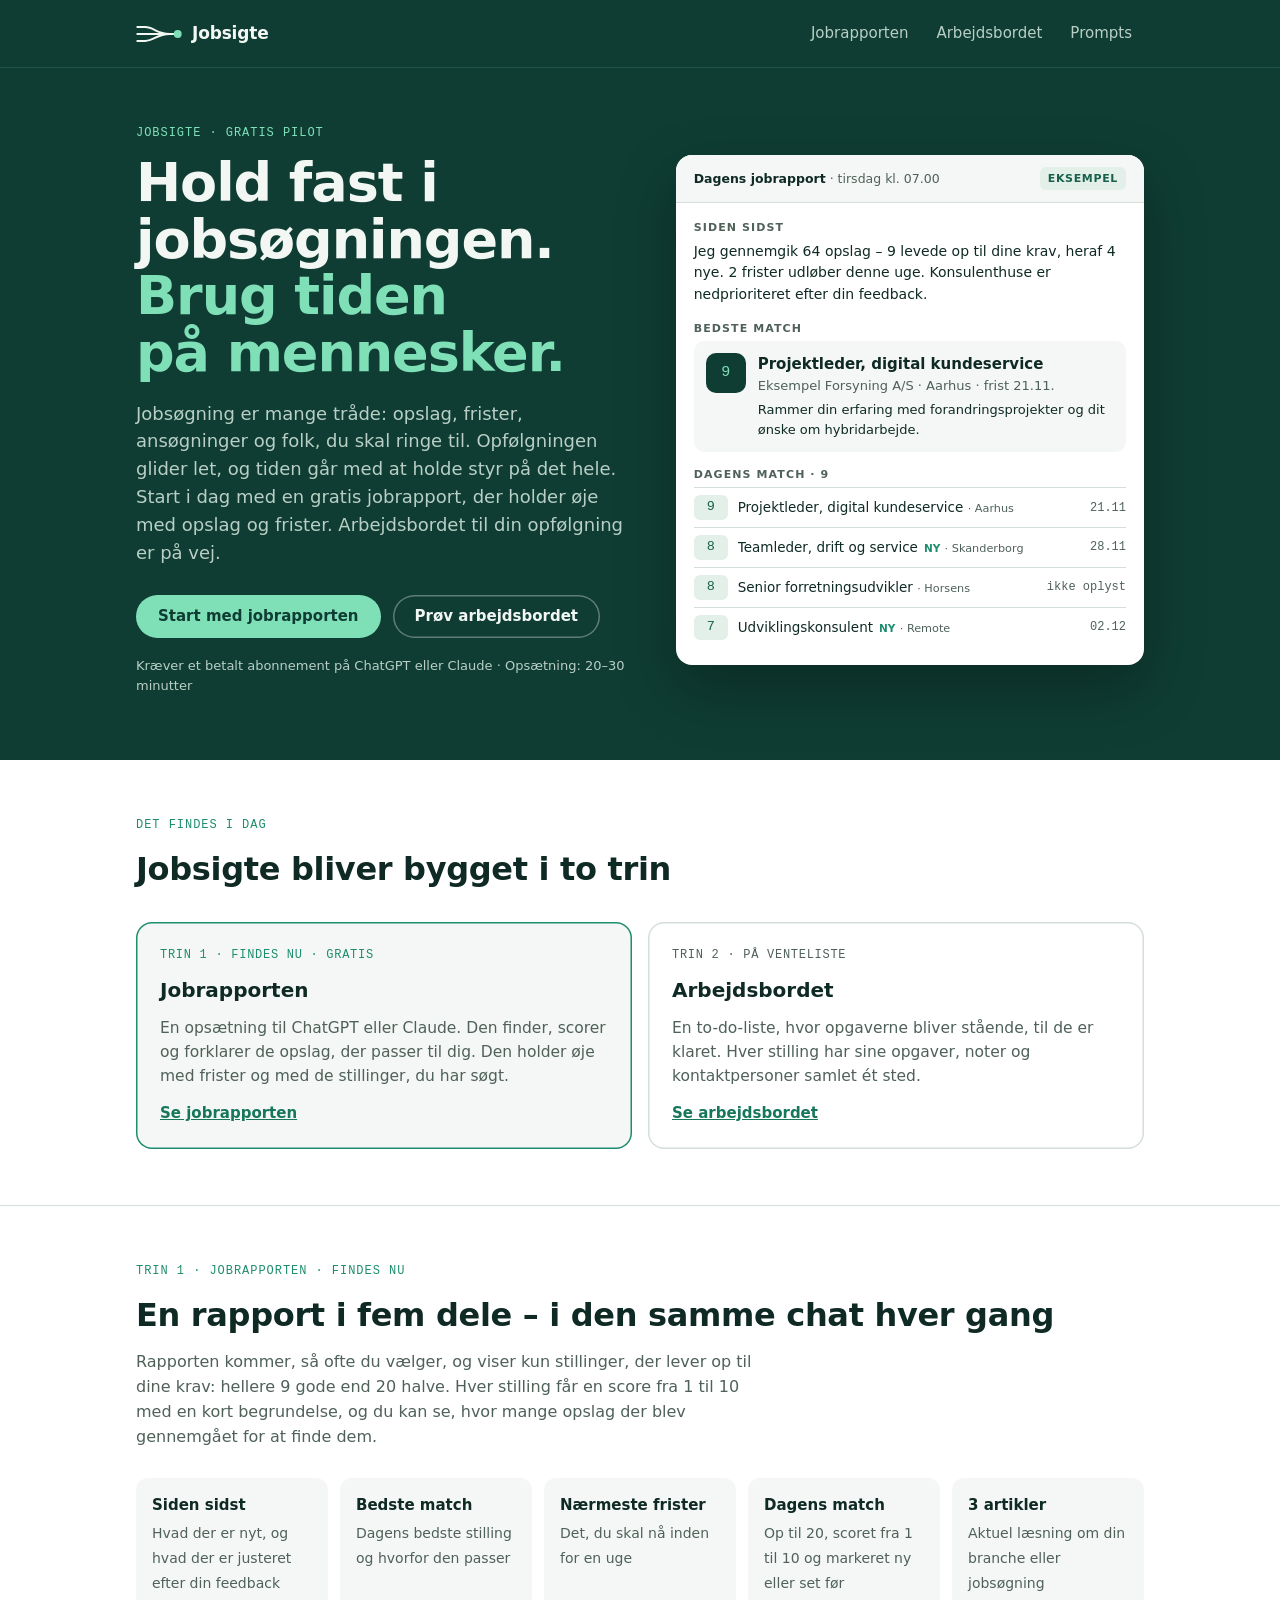
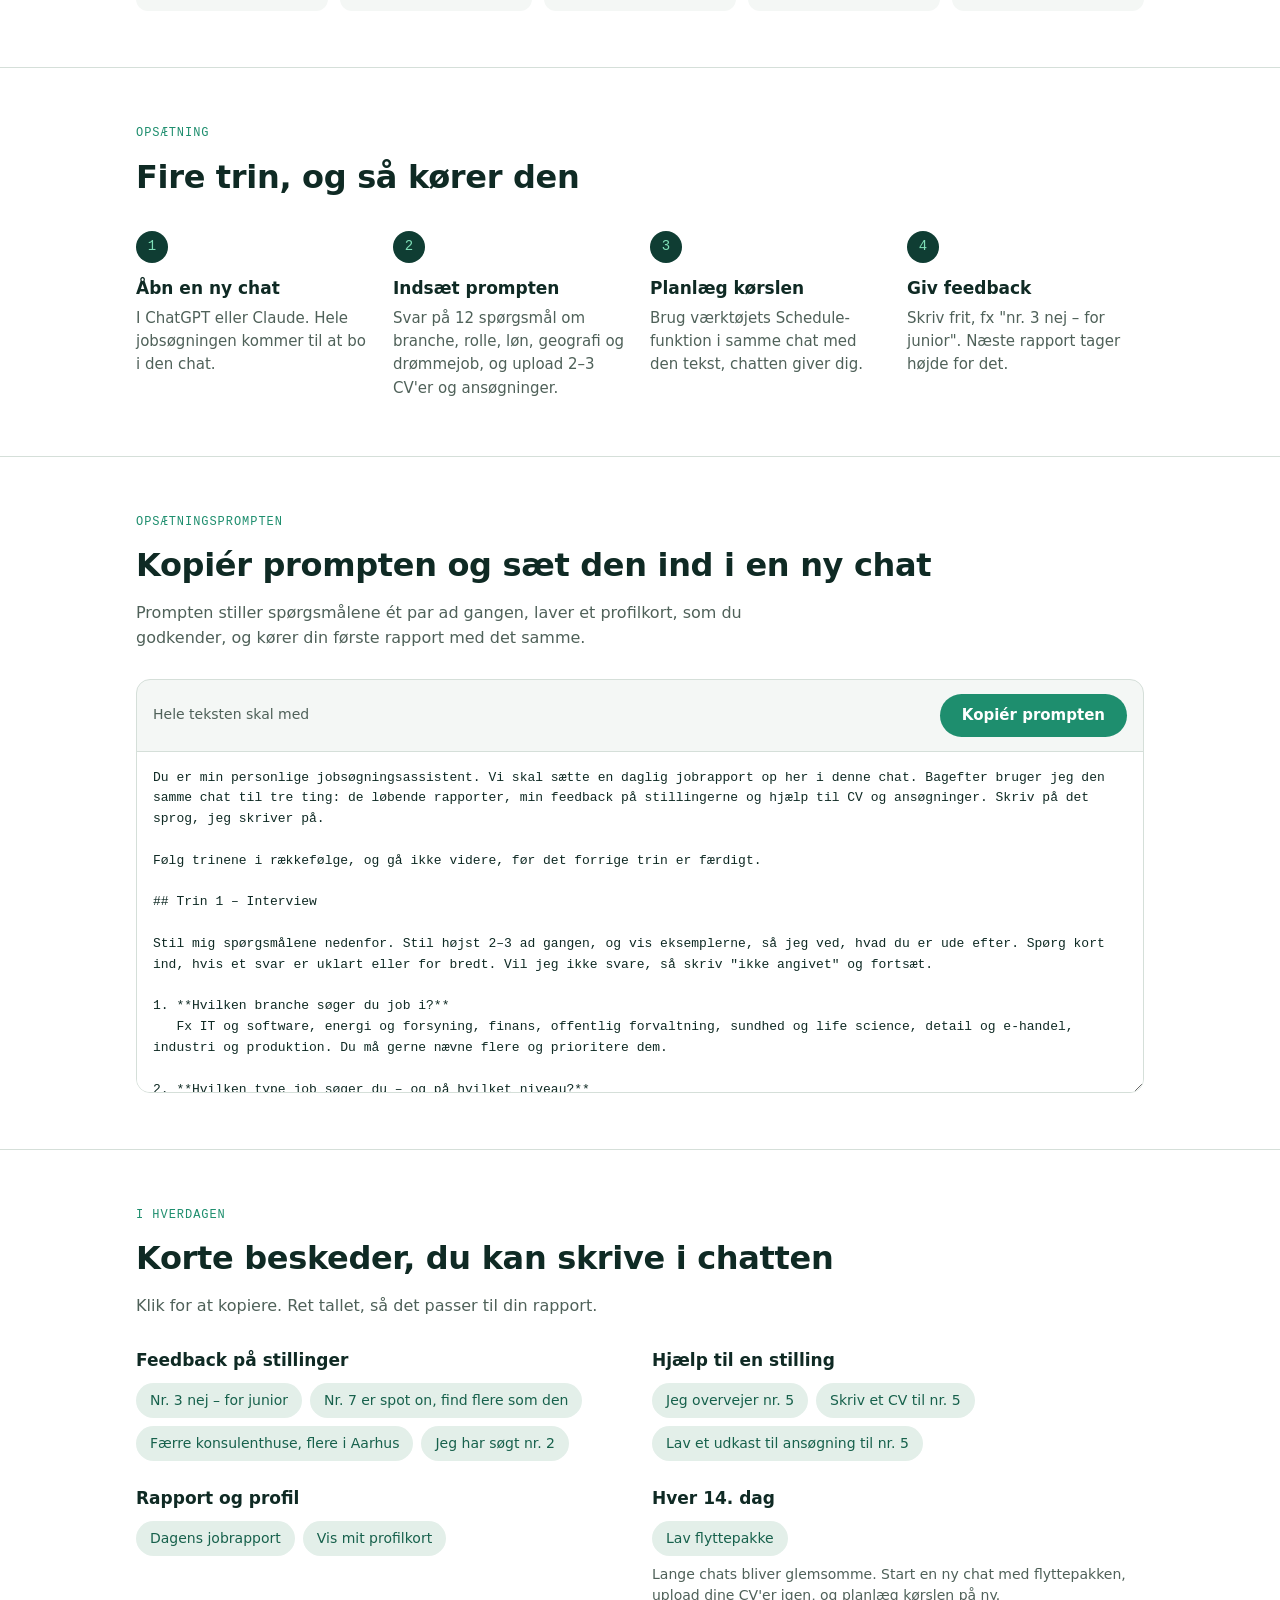
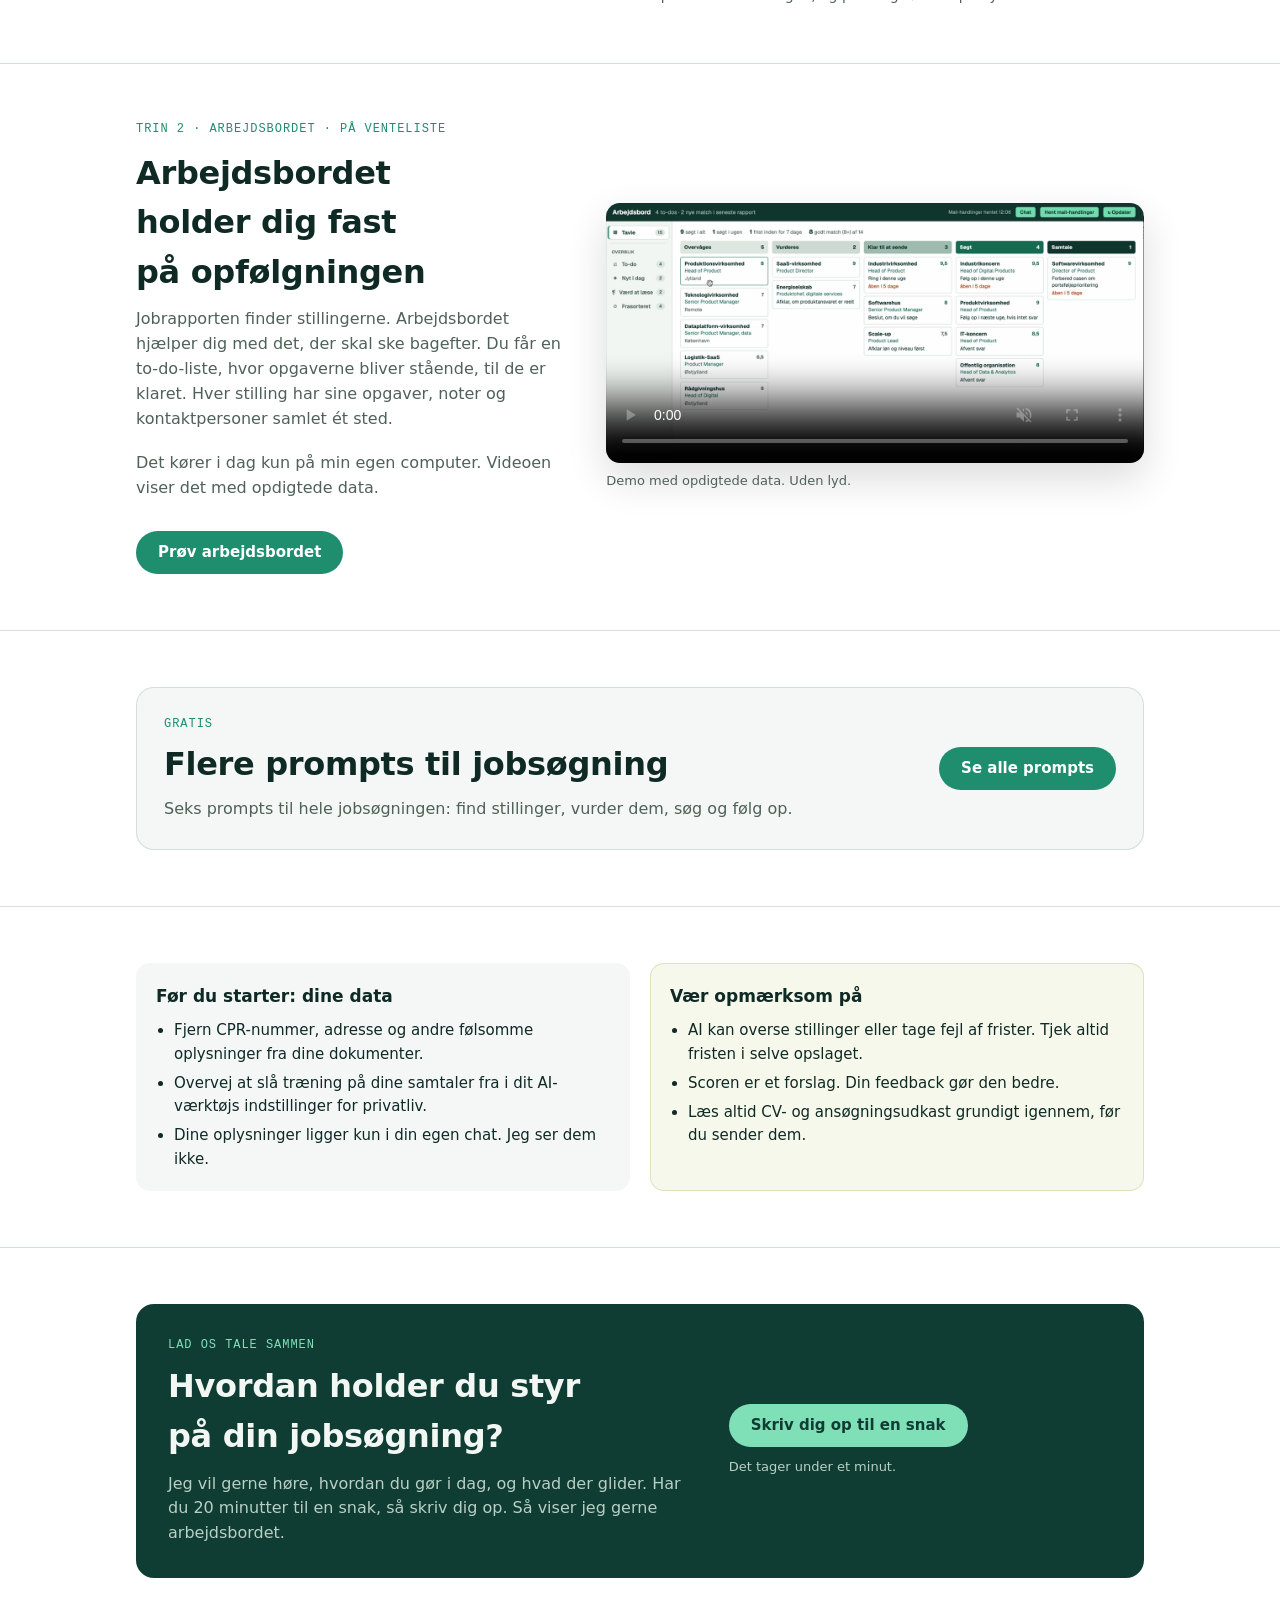
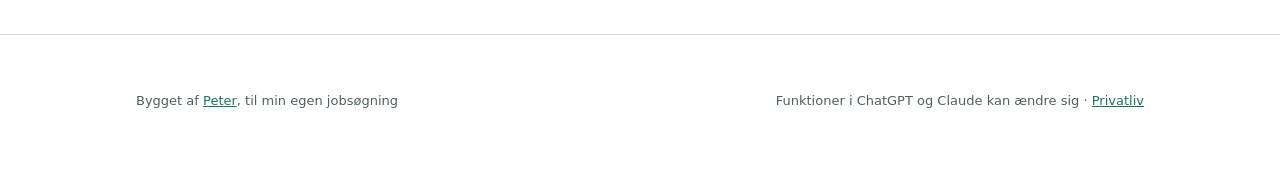
==== commit e6d0a50d: "Add files via upload" ====
--- a/index.html
+++ b/index.html
@@ -127,6 +127,8 @@
 .today h3 { font-size: 20px; }
 .today p { color: var(--muted); font-size: 15.5px; }
 .today a { font-weight: 600; font-size: 15px; margin-top: 4px; }
+.more { display: flex; flex-wrap: wrap; gap: 16px 32px; align-items: center; justify-content: space-between; border-radius: 18px; padding: 28px; background: var(--surface); box-shadow: inset 0 0 0 1px var(--line); }
+.more h2 { margin: 6px 0 8px; }
 .tool { background: var(--surface); border: 1px solid var(--line); border-radius: 14px; overflow: hidden; }
 .tool .top { padding: 20px; display: flex; flex-wrap: wrap; gap: 12px 24px; justify-content: space-between; align-items: center; }
 .tool details { border-top: 1px solid var(--line); }
@@ -174,7 +176,7 @@
 
 </head>
 <body>
-<header class="site"><div class="in"><a class="brand" href="#" aria-label="Jobsigte – til toppen"><svg viewBox="0 0 140 60" aria-hidden="true" focusable="false"><g fill="none" stroke="currentColor" stroke-width="6" stroke-linecap="round"><path d="M4 9H28C54 9 64 30 102 30"/><path d="M4 51H28C54 51 64 30 102 30"/><path d="M4 30H118"/></g><circle cx="127" cy="30" r="12" fill="#7FE0B8"/></svg><span>Jobsigte</span></a><nav aria-label="Hovedmenu"><ul class="tabs"><li><a href="#jobrapporten">Jobrapporten</a></li><li><a href="#arbejdsbordet">Arbejdsbordet</a></li><li><a href="#prompt">Prompten</a></li></ul></nav></div></header>
+<header class="site"><div class="in"><a class="brand" href="#" aria-label="Jobsigte – til toppen"><svg viewBox="0 0 140 60" aria-hidden="true" focusable="false"><g fill="none" stroke="currentColor" stroke-width="6" stroke-linecap="round"><path d="M4 9H28C54 9 64 30 102 30"/><path d="M4 51H28C54 51 64 30 102 30"/><path d="M4 30H118"/></g><circle cx="127" cy="30" r="12" fill="#7FE0B8"/></svg><span>Jobsigte</span></a><nav aria-label="Hovedmenu"><ul class="tabs"><li><a href="#jobrapporten">Jobrapporten</a></li><li><a href="#arbejdsbordet">Arbejdsbordet</a></li><li><a href="prompts.html">Prompts</a></li></ul></nav></div></header>
 <header class="hero">
   <div class="wrap">
     <div>
@@ -483,32 +485,10 @@
 
 <section id="vaerktoej">
   <div class="wrap">
-    <div class="head">
-      <p class="eyebrow">Ekstra værktøj · gratis</p>
-      <h2>Match-analyse af et enkelt opslag</h2>
-      <p class="lead">Brug den, når du overvejer en bestemt stilling. Den finder de fem vigtigste krav og holder dem op mod dit CV. Den nævner hullerne ærligt og foreslår vinklen til ansøgningen.</p>
-    </div>
-    <div class="tool">
-      <div class="top"><span class="lead" style="font-size:14px">Indsæt opslaget og dit CV nederst i prompten</span>
-        <div style="display:flex;gap:12px;align-items:center;flex-wrap:wrap">
-          <span class="status" id="matchStatus" role="status"></span>
-          <button class="btn solid" id="copyMatch" type="button" data-count="kopier-match-analyse">Kopiér prompten</button>
-        </div></div>
-      <details><summary>Vis prompten</summary><pre id="matchText">Du hjælper mig med at vurdere, om jeg skal søge en stilling. Jeg indsætter jobopslaget og mit CV nederst.
-
-1. Find de 5 vigtigste krav i opslaget i prioriteret rækkefølge. Skeln mellem krav og ønsker.
-2. Find for hvert krav konkret bevis i mit CV: hvad jeg har gjort, og hvad det førte til. Citér kort. Sig det, hvis beviset er svagt.
-3. Nævn hullerne: krav, jeg ikke kan dokumentere. Foreslå, hvordan jeg ærligt kan tale om dem.
-4. Giv din anbefaling: søg eller søg ikke, og hvorfor, i 2–3 sætninger.
-5. Hvis du anbefaler at søge: Foreslå vinklen, dvs. de 2–3 eksempler fra mit CV, der bedst rammer virksomhedens vigtigste behov.
-
-Regler: Brug kun fakta fra mit CV. Opfind aldrig resultater, tal eller erfaring. Spørg mig, hvis noget er uklart.
-
-JOBOPSLAG:
-[indsæt opslaget her]
-
-MIT CV:
-[indsæt dit CV her]</pre></details>
+    <div class="more">
+      <div><p class="eyebrow">Gratis</p><h2>Flere prompts til jobsøgning</h2>
+        <p class="lead">Seks prompts til hele jobsøgningen: find stillinger, vurder dem, søg og følg op.</p></div>
+      <a class="btn solid" href="prompts.html" data-count="forside-til-prompts">Se alle prompts</a>
     </div>
   </div>
 </section>
@@ -605,13 +585,6 @@
   document.getElementById('fdPrompt').addEventListener('click', function () { dlg.close && dlg.close(); });
   document.querySelectorAll('[data-count]').forEach(function (a) { a.addEventListener('click', function () { taelKlik(a.dataset.count); }); });
   document.getElementById('copyPrompt').addEventListener('click', function () { taelKlik('kopier-prompt'); });
-  var mt = document.getElementById('matchText'), ms = document.getElementById('matchStatus');
-  document.getElementById('copyMatch').addEventListener('click', function () {
-    var p = navigator.clipboard && navigator.clipboard.writeText ? navigator.clipboard.writeText(mt.textContent) : Promise.reject();
-    p.then(function () { flash(ms, 'Kopieret – sæt den ind i en ny chat'); }).catch(function () {
-      mt.closest('details').open = true; var r = document.createRange(); r.selectNodeContents(mt);
-      var sel = window.getSelection(); sel.removeAllRanges(); sel.addRange(r); flash(ms, 'Markeret – tryk Cmd/Ctrl+C'); });
-  });
   if (VIDEO_KLAR) { document.getElementById('demoVideo').hidden = false; document.getElementById('videoPh').hidden = true; }
   var btn = document.getElementById('signupBtn');
   if (/^https:\/\//.test(btn.getAttribute('href'))) { btn.hidden = false; document.getElementById('signupNote').textContent = 'Det tager under et minut.'; }
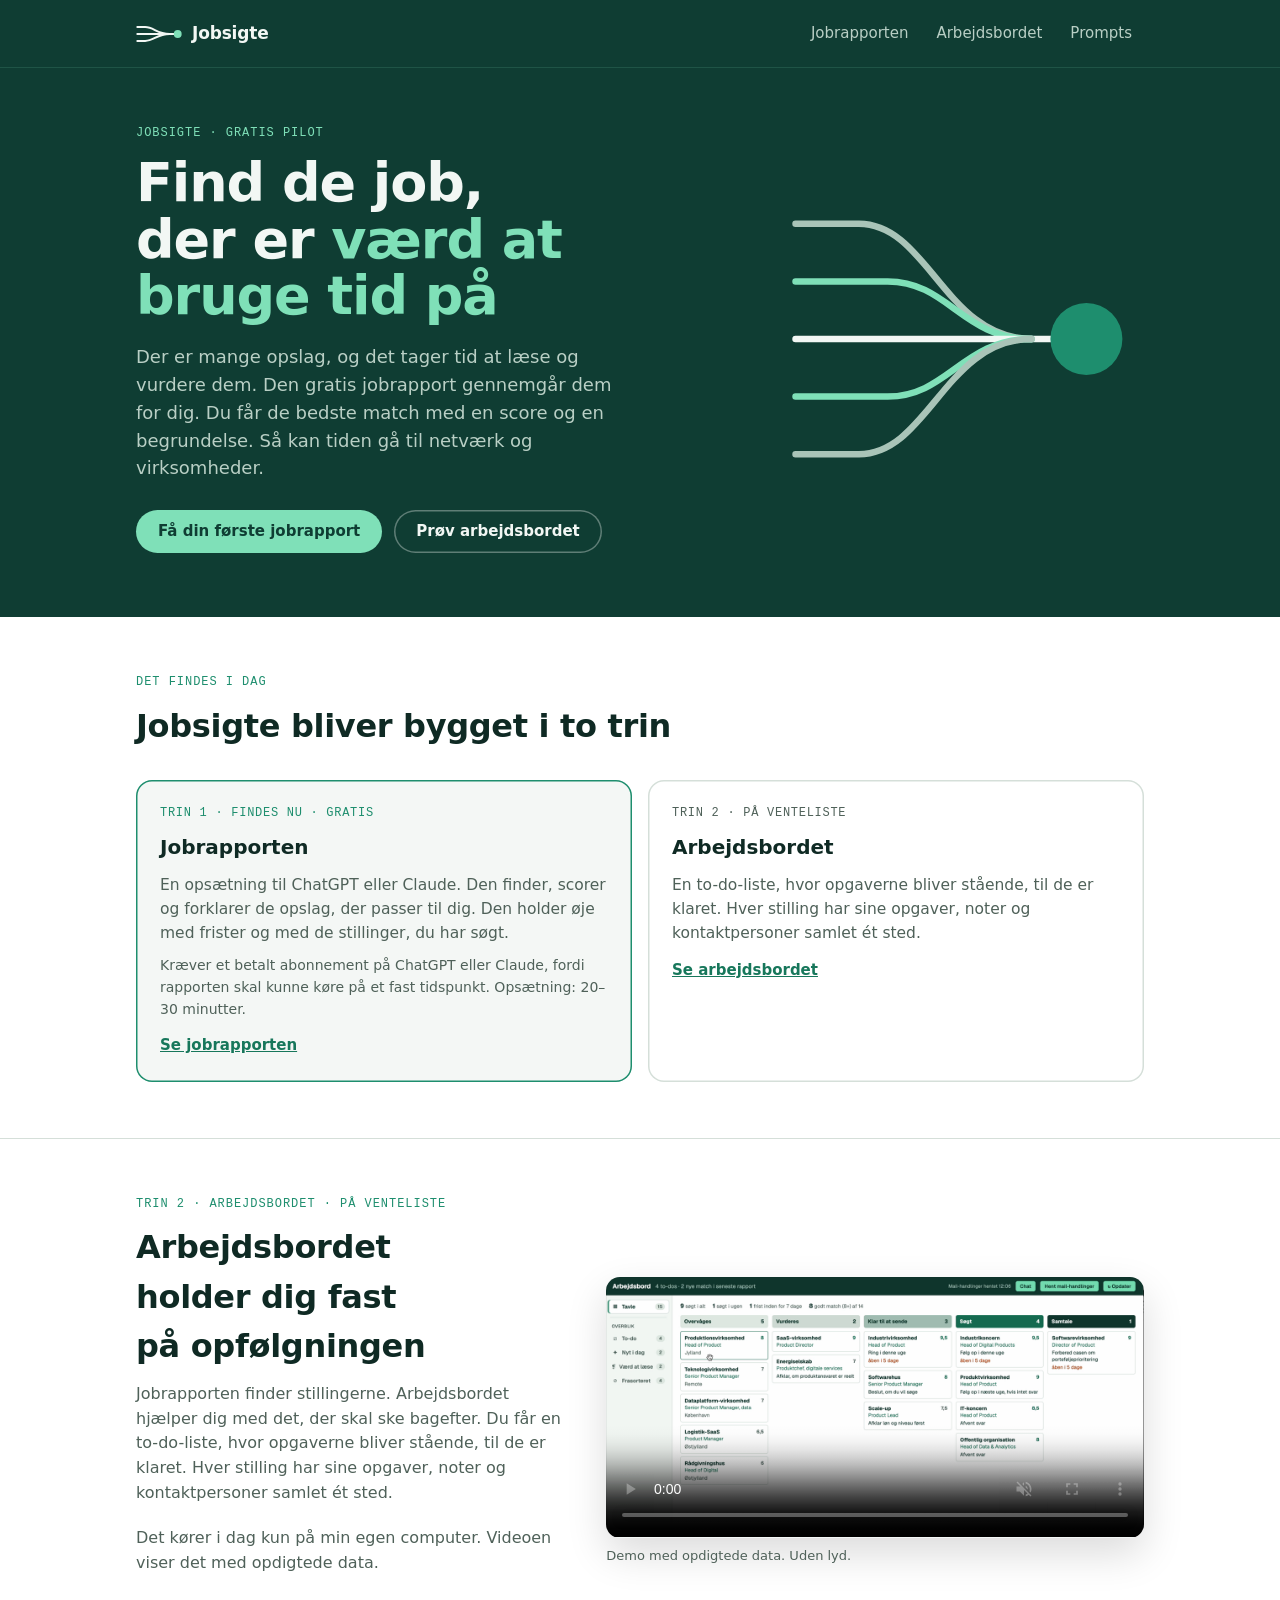
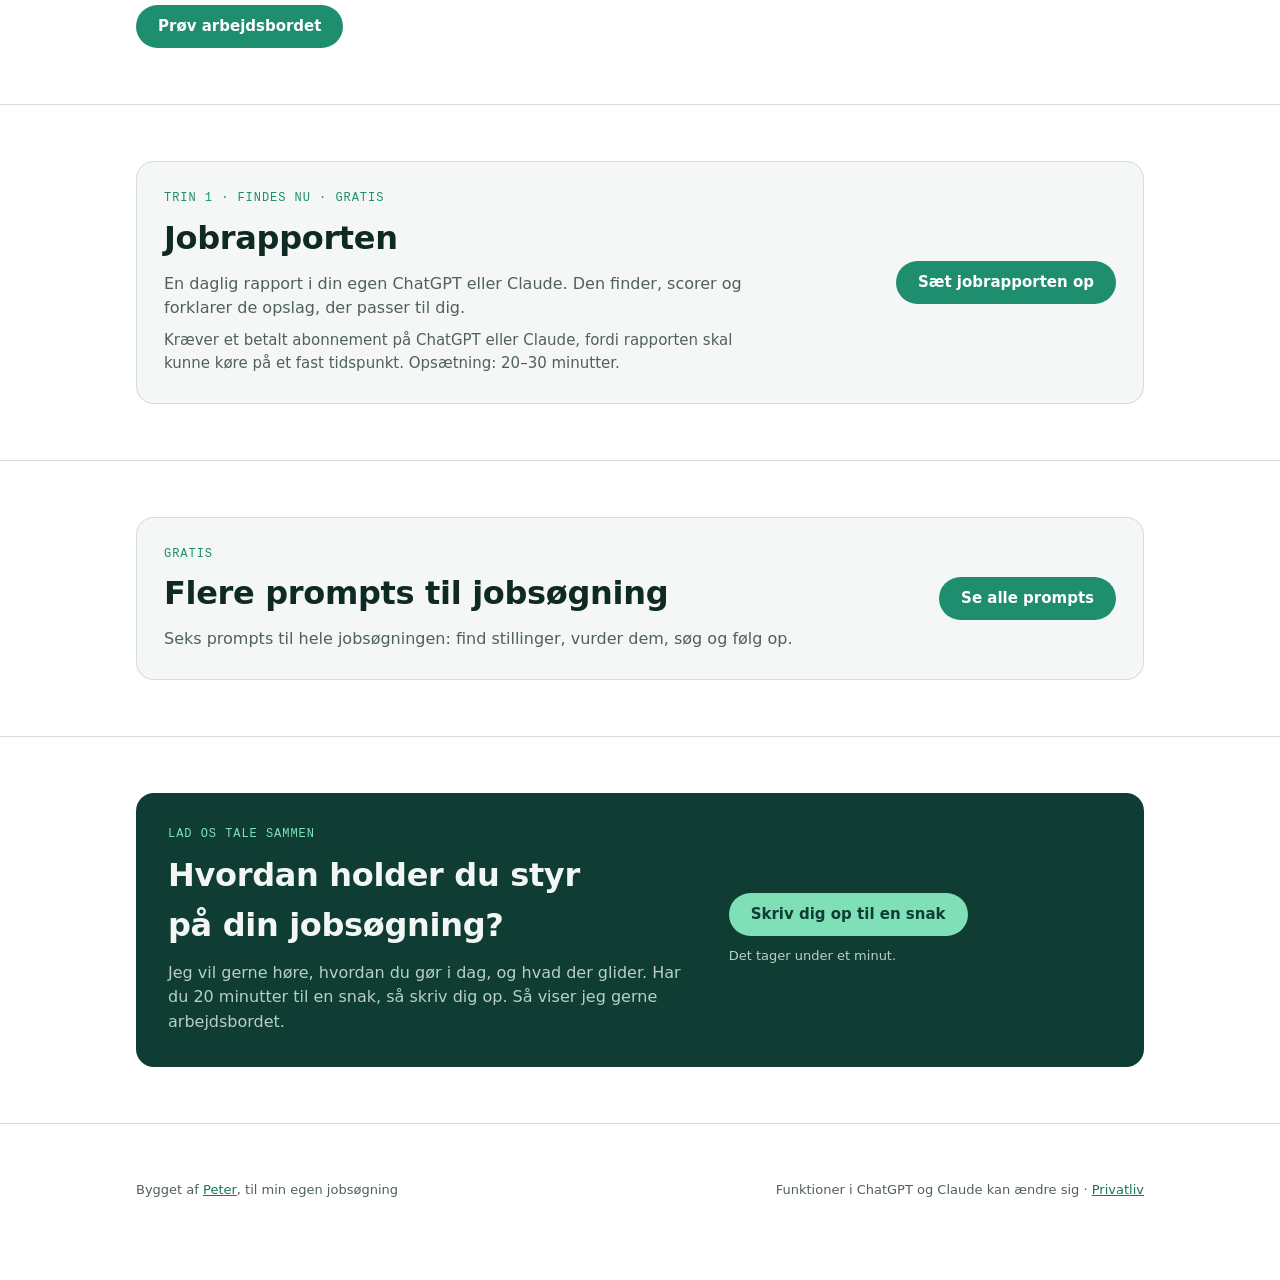
==== commit df90aee2: "Add files via upload" ====
--- a/index.html
+++ b/index.html
@@ -126,6 +126,7 @@
 .today .later .st { color: var(--muted); }
 .today h3 { font-size: 20px; }
 .today p { color: var(--muted); font-size: 15.5px; }
+.today .abon { font-size: 14px; }
 .today a { font-weight: 600; font-size: 15px; margin-top: 4px; }
 .more { display: flex; flex-wrap: wrap; gap: 16px 32px; align-items: center; justify-content: space-between; border-radius: 18px; padding: 28px; background: var(--surface); box-shadow: inset 0 0 0 1px var(--line); }
 .more h2 { margin: 6px 0 8px; }
@@ -134,6 +135,7 @@
 .tool details { border-top: 1px solid var(--line); }
 .tool summary { cursor: pointer; padding: 14px 20px; font-weight: 600; font-size: 15px; color: var(--link); }
 .tool pre { margin: 0; padding: 16px 20px 20px; white-space: pre-wrap; word-break: break-word; font: 13px/1.6 var(--mono); color: var(--card-fg); background: var(--card); max-height: 420px; overflow: auto; border-top: 1px solid var(--line); }
+.hero .art { width: 100%; max-width: 360px; justify-self: end; }
 .story { display: grid; grid-template-columns: 1fr 1.3fr; gap: 40px; align-items: start; }
 .story p + p { margin-top: 12px; }
 
@@ -163,6 +165,7 @@
 @media (max-width: 900px) {
   .hero .wrap, .story, .signup, .two, .chipgroups, .videorow, .today { grid-template-columns: minmax(0,1fr); }
   .hero .wrap > * { min-width: 0; }
+  .hero .art { justify-self: start; max-width: 140px; order: -1; margin-bottom: -8px; }
   .five { grid-template-columns: repeat(2, 1fr); }
   .steps { grid-template-columns: repeat(2, 1fr); }
 }
@@ -176,7 +179,7 @@
 
 </head>
 <body>
-<header class="site"><div class="in"><a class="brand" href="#" aria-label="Jobsigte – til toppen"><svg viewBox="0 0 140 60" aria-hidden="true" focusable="false"><g fill="none" stroke="currentColor" stroke-width="6" stroke-linecap="round"><path d="M4 9H28C54 9 64 30 102 30"/><path d="M4 51H28C54 51 64 30 102 30"/><path d="M4 30H118"/></g><circle cx="127" cy="30" r="12" fill="#7FE0B8"/></svg><span>Jobsigte</span></a><nav aria-label="Hovedmenu"><ul class="tabs"><li><a href="#jobrapporten">Jobrapporten</a></li><li><a href="#arbejdsbordet">Arbejdsbordet</a></li><li><a href="prompts.html">Prompts</a></li></ul></nav></div></header>
+<header class="site"><div class="in"><a class="brand" href="#" aria-label="Jobsigte – til toppen"><svg viewBox="0 0 140 60" aria-hidden="true" focusable="false"><g fill="none" stroke="currentColor" stroke-width="6" stroke-linecap="round"><path d="M4 9H28C54 9 64 30 102 30"/><path d="M4 51H28C54 51 64 30 102 30"/><path d="M4 30H118"/></g><circle cx="127" cy="30" r="12" fill="#7FE0B8"/></svg><span>Jobsigte</span></a><nav aria-label="Hovedmenu"><ul class="tabs"><li><a href="jobrapport.html">Jobrapporten</a></li><li><a href="#arbejdsbordet">Arbejdsbordet</a></li><li><a href="prompts.html">Prompts</a></li></ul></nav></div></header>
 <header class="hero">
   <div class="wrap">
     <div>
@@ -184,52 +187,25 @@
       <h1 id="vH1">Hold fast i jobsøgningen. <em>Brug tiden på mennesker.</em></h1>
       <p class="sub" id="vSub">Jobsøgning er mange tråde: opslag, frister, ansøgninger og folk, du skal ringe til. Opfølgningen glider let, og tiden går med at holde styr på det hele. Start i dag med en gratis jobrapport, der holder øje med opslag og frister. Arbejdsbordet til din opfølgning er på vej.</p>
       <div class="ctas">
-        <a class="btn primary" href="#prompt" data-count="kom-i-gang" id="vBtn">Start med jobrapporten</a>
-        <button class="btn ghost" type="button" data-fakedoor="hero">Prøv arbejdsbordet</button>
+        <a class="btn primary" href="#arbejdsbordet" data-count="hero-se-arbejdsbordet" id="vBtn">Se arbejdsbordet</a>
+        <a class="btn ghost" href="jobrapport.html" data-count="hero-gratis-jobrapport" id="vSekA">Start med den gratis jobrapport</a>
+        <button class="btn ghost" type="button" data-fakedoor="hero" id="vSekB" hidden>Prøv arbejdsbordet</button>
       </div>
-      <p class="meta">Kræver et betalt abonnement på ChatGPT eller Claude · Opsætning: 20–30 minutter</p>
-    </div>
-
-    <div class="report" aria-label="Eksempel på en jobrapport">
-      <div class="bar"><span><b>Dagens jobrapport</b> · tirsdag kl. 07.00</span><span class="tag">Eksempel</span></div>
-      <div class="body">
-        <div>
-          <div class="rlabel">Siden sidst</div>
-          <p class="since">Jeg gennemgik 64 opslag – 9 levede op til dine krav, heraf 4 nye. 2 frister udløber denne uge. Konsulenthuse er nedprioriteret efter din feedback.</p>
-        </div>
-        <div>
-          <div class="rlabel">Bedste match</div>
-          <div class="best">
-            <div class="score">9</div>
-            <div>
-              <h4>Projektleder, digital kundeservice</h4>
-              <div class="where">Eksempel Forsyning A/S · Aarhus · frist 21.11.</div>
-              <p class="why">Rammer din erfaring med forandringsprojekter og dit ønske om hybridarbejde.</p>
-            </div>
-          </div>
-        </div>
-        <div>
-          <div class="rlabel">Dagens match · 9</div>
-          <div class="rows">
-            <div class="row"><span class="s">9</span><span class="t">Projektleder, digital kundeservice <small>· Aarhus</small></span><span class="d">21.11</span></div>
-            <div class="row"><span class="s">8</span><span class="t">Teamleder, drift og service<span class="new">NY</span> <small>· Skanderborg</small></span><span class="d">28.11</span></div>
-            <div class="row"><span class="s">8</span><span class="t">Senior forretningsudvikler <small>· Horsens</small></span><span class="d">ikke oplyst</span></div>
-            <div class="row"><span class="s">7</span><span class="t">Udviklingskonsulent<span class="new">NY</span> <small>· Remote</small></span><span class="d">02.12</span></div>
-          </div>
-        </div>
-      </div>
-    </div>
+    </div>
+
+    <svg class="art" viewBox="0 0 250 200" aria-hidden="true" focusable="false"><g fill="none" stroke-width="4.5" stroke-linecap="round"><path stroke="#A9C4B8" d="M8 20H52C100 20 112 100 172 100"/><path stroke="#7FE0B8" d="M8 60H72C114 60 124 100 172 100"/><path stroke="#F2F7F4" d="M8 100H186"/><path stroke="#7FE0B8" d="M8 140H72C114 140 124 100 172 100"/><path stroke="#A9C4B8" d="M8 180H52C100 180 112 100 172 100"/></g><circle cx="210" cy="100" r="25" fill="#1E8E6E"/></svg>
   </div>
 </header>
 <script>
-// A/B-test af budskabet. Kun overskrift, indledning og knaptekst skifter.
+// A/B-test af budskabet. Overskrift, indledning og knapperne i toppen skifter.
+// A: primær knap til arbejdsbordet, sekundær til jobrapporten. B: primær til jobrapporten, sekundær "Prøv arbejdsbordet".
 var VARIANTER = {
   a: { h1: 'Hold fast i jobsøgningen. <em>Brug tiden på mennesker.</em>',
        sub: 'Jobsøgning er mange tråde: opslag, frister, ansøgninger og folk, du skal ringe til. Opfølgningen glider let, og tiden går med at holde styr på det hele. Start i dag med en gratis jobrapport, der holder øje med opslag og frister. Arbejdsbordet til din opfølgning er på vej.',
-       btn: 'Start med jobrapporten' },
+       btn: 'Se arbejdsbordet', href: '#arbejdsbordet', count: 'hero-se-arbejdsbordet' },
   b: { h1: 'Find de job, der er <em>værd at bruge tid på</em>',
        sub: 'Der er mange opslag, og det tager tid at læse og vurdere dem. Den gratis jobrapport gennemgår dem for dig. Du får de bedste match med en score og en begrundelse. Så kan tiden gå til netværk og virksomheder.',
-       btn: 'Få din første jobrapport' }
+       btn: 'Få din første jobrapport', href: 'jobrapport.html', count: 'hero-forste-jobrapport' }
 };
 var VARIANT = (function () {
   var m = /[?&]v=(a|b)(&|$)/i.exec(location.search);
@@ -246,7 +222,10 @@
   var t = VARIANTER[VARIANT];
   document.getElementById('vH1').innerHTML = t.h1;
   document.getElementById('vSub').textContent = t.sub;
-  document.getElementById('vBtn').textContent = t.btn;
+  var b1 = document.getElementById('vBtn');
+  b1.textContent = t.btn; b1.setAttribute('href', t.href); b1.setAttribute('data-count', t.count);
+  document.getElementById('vSekA').hidden = VARIANT !== 'a';
+  document.getElementById('vSekB').hidden = VARIANT !== 'b';
   document.documentElement.setAttribute('data-variant', VARIANT);
 })();
 </script>
@@ -261,207 +240,11 @@
     <div class="today">
       <div class="now"><span class="st">Trin 1 · findes nu · gratis</span><h3>Jobrapporten</h3>
         <p>En opsætning til ChatGPT eller Claude. Den finder, scorer og forklarer de opslag, der passer til dig. Den holder øje med frister og med de stillinger, du har søgt.</p>
-        <a href="#jobrapporten">Se jobrapporten</a></div>
+        <p class="abon">Kræver et betalt abonnement på ChatGPT eller Claude, fordi rapporten skal kunne køre på et fast tidspunkt. Opsætning: 20–30 minutter.</p>
+        <a href="jobrapport.html">Se jobrapporten</a></div>
       <div class="later"><span class="st">Trin 2 · på venteliste</span><h3>Arbejdsbordet</h3>
         <p>En to-do-liste, hvor opgaverne bliver stående, til de er klaret. Hver stilling har sine opgaver, noter og kontaktpersoner samlet ét sted.</p>
         <a href="#arbejdsbordet">Se arbejdsbordet</a></div>
-    </div>
-  </div>
-</section>
-
-<section id="jobrapporten">
-  <div class="wrap">
-    <div class="head">
-      <p class="eyebrow">Trin 1 · jobrapporten · findes nu</p>
-      <h2>En rapport i fem dele – i den samme chat hver gang</h2>
-      <p class="lead">Rapporten kommer, så ofte du vælger, og viser kun stillinger, der lever op til dine krav: hellere 9 gode end 20 halve. Hver stilling får en score fra 1 til 10 med en kort begrundelse, og du kan se, hvor mange opslag der blev gennemgået for at finde dem.</p>
-    </div>
-    <div class="five">
-      <div><b>Siden sidst</b><span>Hvad der er nyt, og hvad der er justeret efter din feedback</span></div>
-      <div><b>Bedste match</b><span>Dagens bedste stilling og hvorfor den passer</span></div>
-      <div><b>Nærmeste frister</b><span>Det, du skal nå inden for en uge</span></div>
-      <div><b>Dagens match</b><span>Op til 20, scoret fra 1 til 10 og markeret ny eller set før</span></div>
-      <div><b>3 artikler</b><span>Aktuel læsning om din branche eller jobsøgning</span></div>
-    </div>
-  </div>
-</section>
-
-<section>
-  <div class="wrap">
-    <div class="head">
-      <p class="eyebrow">Opsætning</p>
-      <h2>Fire trin, og så kører den</h2>
-    </div>
-    <ol class="steps">
-      <li><h3>Åbn en ny chat</h3><p>I ChatGPT eller Claude. Hele jobsøgningen kommer til at bo i den chat.</p></li>
-      <li><h3>Indsæt prompten</h3><p>Svar på 12 spørgsmål om branche, rolle, løn, geografi og drømmejob, og upload 2–3 CV'er og ansøgninger.</p></li>
-      <li><h3>Planlæg kørslen</h3><p>Brug værktøjets Schedule-funktion i samme chat med den tekst, chatten giver dig.</p></li>
-      <li><h3>Giv feedback</h3><p>Skriv frit, fx "nr. 3 nej – for junior". Næste rapport tager højde for det.</p></li>
-    </ol>
-  </div>
-</section>
-
-<section id="prompt">
-  <div class="wrap">
-    <div class="head">
-      <p class="eyebrow">Opsætningsprompten</p>
-      <h2>Kopiér prompten og sæt den ind i en ny chat</h2>
-      <p class="lead">Prompten stiller spørgsmålene ét par ad gangen, laver et profilkort, som du godkender, og kører din første rapport med det samme.</p>
-    </div>
-    <div class="promptbox">
-      <div class="promptbar">
-        <span>Hele teksten skal med</span>
-        <div style="display:flex;gap:12px;align-items:center;flex-wrap:wrap">
-          <span class="status" id="promptStatus" role="status"></span>
-          <button class="btn solid" id="copyPrompt" type="button">Kopiér prompten</button>
-        </div>
-      </div>
-      <textarea id="promptText" readonly aria-label="Opsætningsprompt">Du er min personlige jobsøgningsassistent. Vi skal sætte en daglig jobrapport op her i denne chat. Bagefter bruger jeg den samme chat til tre ting: de løbende rapporter, min feedback på stillingerne og hjælp til CV og ansøgninger. Skriv på det sprog, jeg skriver på.
-
-Følg trinene i rækkefølge, og gå ikke videre, før det forrige trin er færdigt.
-
-## Trin 1 – Interview
-
-Stil mig spørgsmålene nedenfor. Stil højst 2–3 ad gangen, og vis eksemplerne, så jeg ved, hvad du er ude efter. Spørg kort ind, hvis et svar er uklart eller for bredt. Vil jeg ikke svare, så skriv "ikke angivet" og fortsæt.
-
-1. **Hvilken branche søger du job i?**
-   Fx IT og software, energi og forsyning, finans, offentlig forvaltning, sundhed og life science, detail og e-handel, industri og produktion. Du må gerne nævne flere og prioritere dem.
-
-2. **Hvilken type job søger du – og på hvilket niveau?**
-   Fx "projektleder", "salgschef", "UX-designer", "økonomimedarbejder". Niveau fx: specialist, senior, teamleder, chef/direktør. Nævn også jobtitler, du *ikke* vil have.
-
-3. **Upload 2–3 gode eksempler på dit CV og dine ansøgninger.**
-   Gerne de versioner, du er mest tilfreds med. Jeg bruger dem til at forstå din erfaring og til at matche dig med opslag. Fjern gerne CPR-nummer og andre følsomme oplysninger først.
-
-4. **Hvor søger du job geografisk – og hvordan vil du arbejde?**
-   Fx "Storkøbenhavn", "Aarhus + 45 min.", "hele Danmark", "remote fra Danmark". Angiv gerne max transporttid og om du ønsker hjemmearbejde, hybrid eller fuldt fremmøde.
-
-5. **Hvad er din lønforventning?**
-   - Ønsket løn pr. måned (interval) og om det er inkl. eller ekskl. pension. Fx "55–62.000 kr. ekskl. pension".
-   - Laveste løn, du vil acceptere.
-   - Er løn vigtigere end fx titel, fleksibilitet eller branche – eller omvendt?
-
-6. **Hvilke ansættelsesvilkår og ufravigelige krav har du?**
-   Fx fast stilling eller også vikariat/freelance, fuldtid eller deltid, maks. rejsedage, personaleansvar ja/nej, sprogkrav, ingen vagter eller weekendarbejde. Skeln mellem "skal" og "gerne".
-
-7. **Hvilke kilder vil du prioritere til jobannoncer?**
-   Fx Jobindex, LinkedIn Jobs, Jobnet, Akademikernes Jobbank, Ofir, The Hub, Graduateland, branchens egne jobsider eller udvalgte virksomheders karrieresider.
-
-8. **Hvor ofte vil du have en rapport med relevante jobopslag?**
-   Fx hver hverdag kl. 7, mandag/onsdag/fredag eller én gang om ugen.
-
-9. **Upload andet relevant materiale, der kan hjælpe med at matche dig.**
-   Fx din LinkedIn-profil som PDF, eksamensbeviser, kursusbeviser, personlighedstest, anbefalinger, porteføljeeksempler eller en kort beskrivelse af resultater, du er stolt af.
-
-10. **Er der virksomheder, du ikke vil arbejde for?**
-    Fx tidligere arbejdsgivere, konkurrenter til din nuværende arbejdsgiver eller brancher, du fravælger af etiske grunde.
-
-11. **Er der virksomheder, du særligt gerne vil arbejde for?**
-    Fx 5–10 navne. Fortæl gerne kort hvorfor – det hjælper med at finde lignende virksomheder.
-
-12. **Beskriv dit drømmejob.**
-    Fx opgaverne, kollegerne, ledelsesstilen, virksomhedens mission, hvad du vil lære, og hvad en god arbejdsdag består af. Det må gerne være et par afsnit.
-
-## Trin 2 – Profilkort
-
-Når interviewet er færdigt, så skriv et **PROFILKORT** med overskriften `PROFILKORT` og disse punkter: branche, rolle og niveau, uønskede titler, geografi og arbejdsform, løn (ønsket, laveste, prioritet), vilkår og ufravigelige krav, kilder, frekvens, fravalgte virksomheder, ønskevirksomheder, drømmejob (3–5 linjer), styrker og erfaring fra mit materiale (5–8 punkter), samt scoringsreglerne nedenfor.
-
-Bed mig bekræfte eller rette profilkortet. Når jeg har bekræftet det, er det grundlaget for alle rapporter.
-
-**Scoringsregler (1–10)**
-- **9–10:** Rammer rolle, niveau, branche og geografi. Ingen ufravigelige krav brudt. Ligger tæt på drømmejobbet eller er en ønskevirksomhed.
-- **7–8:** Godt match med én mindre afvigelse (fx lidt længere transport eller nabobranche).
-- **5–6:** Delvist match – flere afvigelser eller vigtige oplysninger mangler i opslaget.
-- **1–4:** Vises ikke.
-- Et brudt ufravigeligt krav eller en fravalgt virksomhed betyder, at stillingen aldrig vises.
-- Løn: Er løn oplyst og under min laveste løn, vises stillingen ikke. Er løn ikke oplyst, skriv "løn ikke oplyst" – gæt aldrig på et beløb.
-- Min feedback i chatten vejer tungere end profilkortet. Justér scoringen efter den.
-
-## Trin 3 – Første rapport
-
-Lav den første rapport med det samme efter formatet nedenfor.
-
-## Rapportformat (bruges hver gang)
-
-1. **Siden sidst** – 2–4 sætninger: hvor mange opslag du gennemgik, og hvor mange der levede op til mine krav (fx "Jeg gennemgik 64 opslag – 9 levede op til dine krav"), hvor mange der er nye, frister der snart udløber, og hvad du har justeret efter min feedback. Første gang: start med en kort velkomst.
-2. **Bedste match** – én stilling: titel, virksomhed, sted, frist, løn (hvis oplyst), score, 2–3 linjer om hvorfor den passer, ét punkt jeg skal være opmærksom på, og link.
-3. **Nærmeste frister** – stillinger med score 6 eller højere og frist inden for 7 dage, sorteret efter frist.
-4. **Dagens match (op til 20)** – en tabel sorteret efter score: nr., score, titel, virksomhed, sted, frist, ny/set før, én linjes begrundelse, link.
-5. **3 artikler** – aktuelle artikler om min branche, rolle eller jobsøgning, med link og én linje om, hvorfor de er værd at læse.
-6. **STATUSBLOK** – se nedenfor.
-
-**Kvalitetsregler**
-- Søg på nettet ved hver kørsel. Brug mine prioriterede kilder først, men søg også bredt.
-- Søg grundigt, før du konkluderer, at der er få match: søg i hver af mine prioriterede kilder og på mindst 2–3 beslægtede jobtitler og nærliggende områder. Tæl, hvor mange opslag du har gennemgået.
-- Vis kun rigtige opslag med et link, du har fundet eller bekræftet ved denne kørsel. Opfind aldrig stillinger, virksomheder, frister, lønniveauer eller links.
-- Kender du ikke fristen, så skriv "ikke oplyst". Fjern stillinger, hvis frist er overskredet.
-- Samme stilling på flere sider vises én gang – helst med linket til virksomhedens egen side.
-- Vis kun stillinger med score 5 eller højere – højst 20. Findes der færre, så vis færre. Fyld aldrig op med dårlige match.
-- Marker stillinger som "ny" eller "set før" ud fra statusblokken.
-
-**STATUSBLOK** (skrives sidst i hver rapport i en kodeblok, så den er let at finde)
-
-```
-STATUSBLOK – [dato]
-Vist (seneste 14 dage): titel | virksomhed | frist | score | først set
-Fravalgt af mig: titel | virksomhed | grund
-Lært af min feedback: kort punktliste
-Kommende frister: titel | virksomhed | frist
-Søgt / i gang: titel | virksomhed | status
-```
-
-## Feedback og hjælp i chatten
-
-- Når jeg giver feedback som "nr. 4 nej – for junior" eller "flere i Aarhus", så bekræft i én linje, hvad du ændrer, og tag det med i næste statusblok.
-- Når jeg skriver "jeg overvejer nr. X", så lav en kort match-analyse: de 5 vigtigste krav i opslaget → bevis fra mit materiale → huller → din anbefaling (søg / søg ikke) og vinkel.
-- Når jeg beder om CV eller ansøgning til en stilling:
-  - Brug kun fakta fra mit materiale og mine svar. Opfind aldrig resultater, tal, titler, ansvar eller kompetencer. Mangler der bevis, så spørg mig.
-  - Skeln mellem det, jeg selv har gjort, og det, teamet har gjort.
-  - CV: max 2 sider, med en kort profil og 3–5 resultater valgt efter stillingen. Ansøgning: max 1 side, motivation specifik for virksomheden, 2–3 eksempler der rammer deres behov – genfortæl ikke CV'et.
-  - Sproget følger jobopslaget.
-- Når jeg skriver **"Lav flyttepakke"**, så skriv en samlet tekst med profilkortet, seneste statusblok og en kort instruktion, som jeg kan indsætte i en ny chat for at fortsætte.
-
-## Trin 4 – Planlægning
-
-Når den første rapport er lavet, så fortæl mig, at jeg nu skal oprette en planlagt opgave (Schedule) **i denne chat** med den frekvens, jeg valgte i spørgsmål 8, og giv mig denne tekst i en kodeblok, som jeg skal bruge:
-
-```
-Kør dagens jobrapport efter PROFILKORTET i denne chat. Læs først den seneste STATUSBLOK og al feedback, jeg har givet siden. Søg på nettet efter nye opslag, og følg rapportformatet og kvalitetsreglerne præcist. Slut med en opdateret STATUSBLOK.
-```
-
-Fortæl også, at hvis planlægning ikke virker i mit værktøj, kan jeg bare skrive "Dagens jobrapport" i chatten, når jeg vil have en ny rapport.
-
-Start nu med Trin 1.</textarea>
-    </div>
-  </div>
-</section>
-
-<section>
-  <div class="wrap">
-    <div class="head">
-      <p class="eyebrow">I hverdagen</p>
-      <h2>Korte beskeder, du kan skrive i chatten</h2>
-      <p class="lead">Klik for at kopiere. Ret tallet, så det passer til din rapport.</p>
-    </div>
-    <div class="chipgroups">
-      <div><h3>Feedback på stillinger</h3><div class="chips">
-        <button class="chipbtn" type="button">Nr. 3 nej – for junior</button>
-        <button class="chipbtn" type="button">Nr. 7 er spot on, find flere som den</button>
-        <button class="chipbtn" type="button">Færre konsulenthuse, flere i Aarhus</button>
-        <button class="chipbtn" type="button">Jeg har søgt nr. 2</button>
-      </div></div>
-      <div><h3>Hjælp til en stilling</h3><div class="chips">
-        <button class="chipbtn" type="button">Jeg overvejer nr. 5</button>
-        <button class="chipbtn" type="button">Skriv et CV til nr. 5</button>
-        <button class="chipbtn" type="button">Lav et udkast til ansøgning til nr. 5</button>
-      </div></div>
-      <div><h3>Rapport og profil</h3><div class="chips">
-        <button class="chipbtn" type="button">Dagens jobrapport</button>
-        <button class="chipbtn" type="button">Vis mit profilkort</button>
-      </div></div>
-      <div><h3>Hver 14. dag</h3><div class="chips">
-        <button class="chipbtn" type="button">Lav flyttepakke</button>
-      </div><p class="lead" style="font-size:14px;margin-top:8px">Lange chats bliver glemsomme. Start en ny chat med flyttepakken, upload dine CV'er igen, og planlæg kørslen på ny.</p></div>
     </div>
   </div>
 </section>
@@ -483,35 +266,23 @@
   </div>
 </section>
 
+<section id="jobrapporten">
+  <div class="wrap">
+    <div class="more">
+      <div><p class="eyebrow">Trin 1 · findes nu · gratis</p><h2>Jobrapporten</h2>
+        <p class="lead">En daglig rapport i din egen ChatGPT eller Claude. Den finder, scorer og forklarer de opslag, der passer til dig.</p>
+        <p class="lead" style="margin-top:8px;font-size:15px">Kræver et betalt abonnement på ChatGPT eller Claude, fordi rapporten skal kunne køre på et fast tidspunkt. Opsætning: 20–30 minutter.</p></div>
+      <a class="btn solid" href="jobrapport.html" data-count="teaser-jobrapport">Sæt jobrapporten op</a>
+    </div>
+  </div>
+</section>
+
 <section id="vaerktoej">
   <div class="wrap">
     <div class="more">
       <div><p class="eyebrow">Gratis</p><h2>Flere prompts til jobsøgning</h2>
         <p class="lead">Seks prompts til hele jobsøgningen: find stillinger, vurder dem, søg og følg op.</p></div>
       <a class="btn solid" href="prompts.html" data-count="forside-til-prompts">Se alle prompts</a>
-    </div>
-  </div>
-</section>
-
-<section>
-  <div class="wrap">
-    <div class="two">
-      <div class="box">
-        <h3>Før du starter: dine data</h3>
-        <ul>
-          <li>Fjern CPR-nummer, adresse og andre følsomme oplysninger fra dine dokumenter.</li>
-          <li>Overvej at slå træning på dine samtaler fra i dit AI-værktøjs indstillinger for privatliv.</li>
-          <li>Dine oplysninger ligger kun i din egen chat. Jeg ser dem ikke.</li>
-        </ul>
-      </div>
-      <div class="box warn">
-        <h3>Vær opmærksom på</h3>
-        <ul>
-          <li>AI kan overse stillinger eller tage fejl af frister. Tjek altid fristen i selve opslaget.</li>
-          <li>Scoren er et forslag. Din feedback gør den bedre.</li>
-          <li>Læs altid CV- og ansøgningsudkast grundigt igennem, før du sender dem.</li>
-        </ul>
-      </div>
     </div>
   </div>
 </section>
@@ -541,15 +312,21 @@
   <p class="fdmeta">Det tager under et minut. Jeg bruger kun dine oplysninger til at kontakte dig om arbejdsbordet. <a href="privatliv.html">Sådan behandler jeg dine data</a>.</p>
   <div class="ctas"><a class="btn solid" id="waitlistBtn" href="" target="_blank" rel="noopener" data-count="venteliste-aabnet" hidden>Skriv mig op</a>
   <span class="fdmeta" id="waitlistNote">Ventelisten åbner om kort tid.</span></div>
-  <p class="fdmeta" style="margin-top:14px">Indtil da kan du bruge <a href="#prompt" id="fdPrompt">den gratis jobrapport</a> i din egen ChatGPT eller Claude.</p>
+  <p class="fdmeta" style="margin-top:14px">Indtil da kan du bruge <a href="jobrapport.html#prompt" id="fdPrompt">den gratis jobrapport</a> i din egen ChatGPT eller Claude.</p>
 </dialog>
 
 <footer class="foot"><div class="in"><span>Bygget af <a href="https://www.linkedin.com/in/petersonderskov" target="_blank" rel="noopener" data-count="linkedin-bund">Peter</a>, til min egen jobsøgning</span><span>Funktioner i ChatGPT og Claude kan ændre sig · <a href="privatliv.html">Privatliv</a></span></div></footer>
 
 <script>
-// ---- Indstillinger: udfyld, når du har dem ----
-var VENTELISTE_URL = "https://docs.google.com/forms/d/e/1FAIpQLSc7TEZc-fDfzj8xe3jFj34gz5QL2TZ9JMcU6Ehl7ZisgF-Cgw/viewform";   // Google-formularen til ventelisten, fx "https://forms.gle/..."
-var SNAK_URL = "https://forms.gle/sQ59zSkdE2tC39Fy8";  // tilmelding til en snak (fra piloten)
+// ---- A/B-test: PRIMÆRE hændelser i GoatCounter (sammenlign pr. variant, fx -a og -b) ----
+//   klik-proev-arbejdsbordet-hero-<v> + klik-proev-arbejdsbordet-video-<v>   (klik på "Prøv arbejdsbordet")
+//   klik-venteliste-aabnet-<v>                                               (åbner ventelisten fra dialogen)
+//   klik-snak-<v>                                                            ("Skriv dig op til en snak")
+// SEKUNDÆRE: klik-hero-*-<v> (knapperne i toppen), klik-teaser-jobrapport-<v>, klik-forside-til-prompts-<v>,
+//   og kopier-prompt på jobrapport.html. Besøg tælles som /variant-a og /variant-b.
+// ---- Formularer: sættes i toppen af build_site.py (FORMULAR_VENTELISTE, FORMULAR_SNAK) ----
+var VENTELISTE_URL = "https://docs.google.com/forms/d/e/1FAIpQLSc7TEZc-fDfzj8xe3jFj34gz5QL2TZ9JMcU6Ehl7ZisgF-Cgw/viewform";
+var SNAK_URL = "https://forms.gle/sQ59zSkdE2tC39Fy8";
 var VIDEO_KLAR = true;     // sæt til true, når demo.mp4 og demo-forside.png er uploadet
 // -----------------------------------------------
 function taelKlik(navn) {  // GoatCounter tæller klik uden cookies, med varianten bagpå (fx klik-kopier-prompt-a)
@@ -562,19 +339,6 @@
 })(0);
 (function () {
   function flash(el, text) { el.textContent = text; setTimeout(function () { el.textContent = ''; }, 2500); }
-  var ta = document.getElementById('promptText');
-  var status = document.getElementById('promptStatus');
-  document.getElementById('copyPrompt').addEventListener('click', function () {
-    var p = navigator.clipboard && navigator.clipboard.writeText ? navigator.clipboard.writeText(ta.value) : Promise.reject();
-    p.then(function () { flash(status, 'Kopieret – sæt den ind i en ny chat'); })
-     .catch(function () { ta.focus(); ta.select(); flash(status, 'Markeret – tryk Cmd/Ctrl+C'); });
-  });
-  document.querySelectorAll('.chipbtn').forEach(function (b) {
-    b.addEventListener('click', function () {
-      var done = function () { b.classList.add('copied'); setTimeout(function () { b.classList.remove('copied'); }, 1200); };
-      if (navigator.clipboard && navigator.clipboard.writeText) navigator.clipboard.writeText(b.textContent).then(done).catch(function () {});
-    });
-  });
   document.getElementById('signupBtn').setAttribute('href', SNAK_URL);
   var dlg = document.getElementById('fakedoor');
   var wl = document.getElementById('waitlistBtn');
@@ -584,7 +348,6 @@
   });
   document.getElementById('fdPrompt').addEventListener('click', function () { dlg.close && dlg.close(); });
   document.querySelectorAll('[data-count]').forEach(function (a) { a.addEventListener('click', function () { taelKlik(a.dataset.count); }); });
-  document.getElementById('copyPrompt').addEventListener('click', function () { taelKlik('kopier-prompt'); });
   if (VIDEO_KLAR) { document.getElementById('demoVideo').hidden = false; document.getElementById('videoPh').hidden = true; }
   var btn = document.getElementById('signupBtn');
   if (/^https:\/\//.test(btn.getAttribute('href'))) { btn.hidden = false; document.getElementById('signupNote').textContent = 'Det tager under et minut.'; }
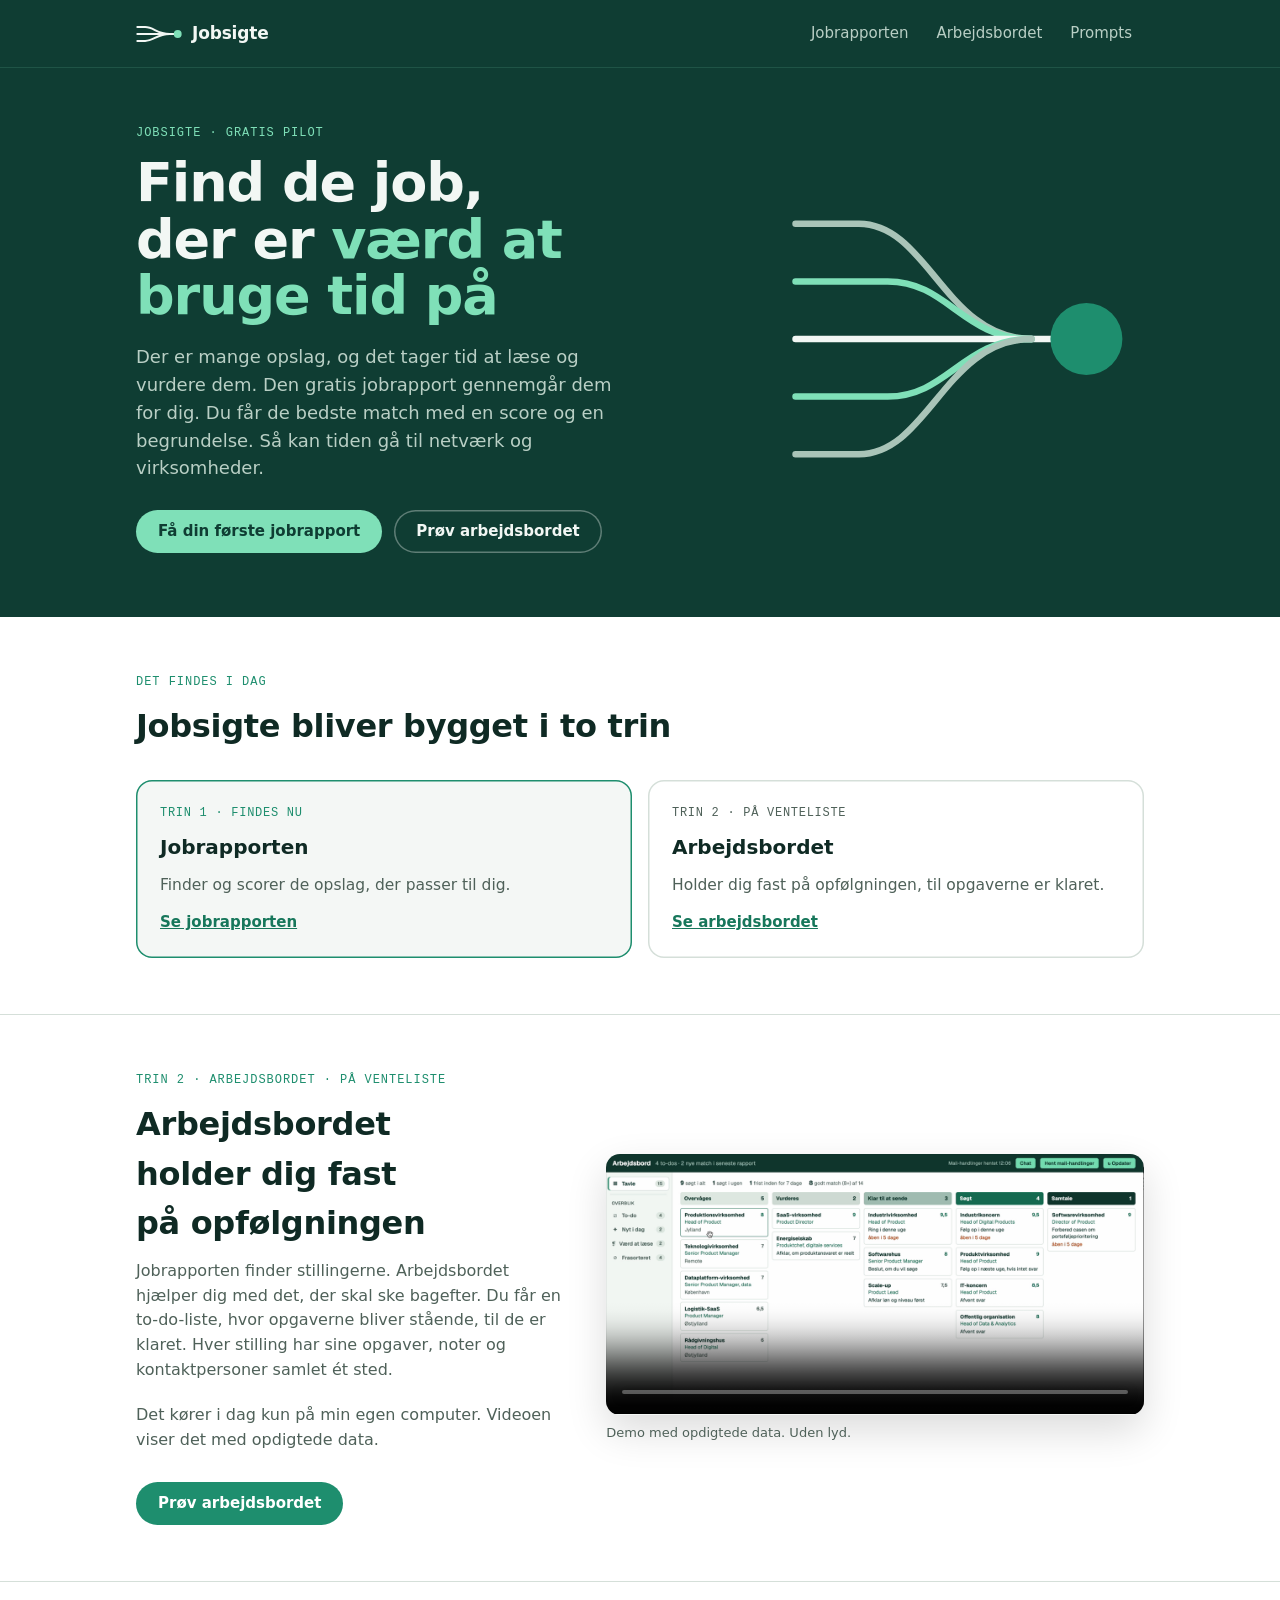
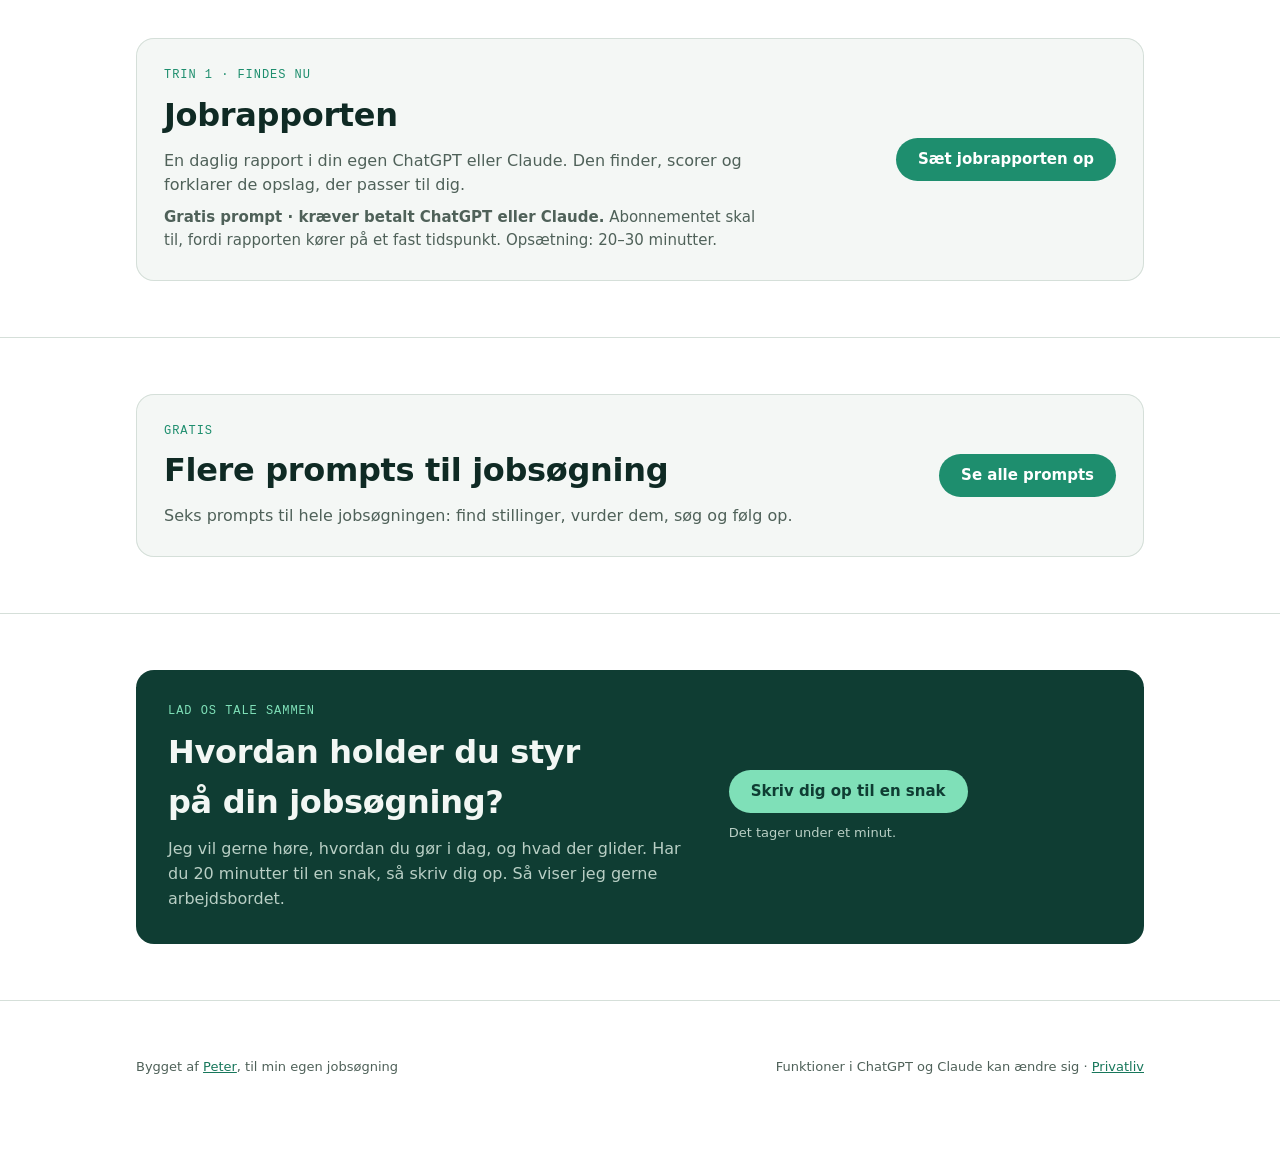
==== commit 9910a703: "Add files via upload" ====
--- a/index.html
+++ b/index.html
@@ -238,12 +238,11 @@
       <h2>Jobsigte bliver bygget i to trin</h2>
     </div>
     <div class="today">
-      <div class="now"><span class="st">Trin 1 · findes nu · gratis</span><h3>Jobrapporten</h3>
-        <p>En opsætning til ChatGPT eller Claude. Den finder, scorer og forklarer de opslag, der passer til dig. Den holder øje med frister og med de stillinger, du har søgt.</p>
-        <p class="abon">Kræver et betalt abonnement på ChatGPT eller Claude, fordi rapporten skal kunne køre på et fast tidspunkt. Opsætning: 20–30 minutter.</p>
-        <a href="jobrapport.html">Se jobrapporten</a></div>
+      <div class="now"><span class="st">Trin 1 · findes nu</span><h3>Jobrapporten</h3>
+        <p>Finder og scorer de opslag, der passer til dig.</p>
+        <a href="#jobrapporten">Se jobrapporten</a></div>
       <div class="later"><span class="st">Trin 2 · på venteliste</span><h3>Arbejdsbordet</h3>
-        <p>En to-do-liste, hvor opgaverne bliver stående, til de er klaret. Hver stilling har sine opgaver, noter og kontaktpersoner samlet ét sted.</p>
+        <p>Holder dig fast på opfølgningen, til opgaverne er klaret.</p>
         <a href="#arbejdsbordet">Se arbejdsbordet</a></div>
     </div>
   </div>
@@ -269,9 +268,9 @@
 <section id="jobrapporten">
   <div class="wrap">
     <div class="more">
-      <div><p class="eyebrow">Trin 1 · findes nu · gratis</p><h2>Jobrapporten</h2>
+      <div><p class="eyebrow">Trin 1 · findes nu</p><h2>Jobrapporten</h2>
         <p class="lead">En daglig rapport i din egen ChatGPT eller Claude. Den finder, scorer og forklarer de opslag, der passer til dig.</p>
-        <p class="lead" style="margin-top:8px;font-size:15px">Kræver et betalt abonnement på ChatGPT eller Claude, fordi rapporten skal kunne køre på et fast tidspunkt. Opsætning: 20–30 minutter.</p></div>
+        <p class="lead" style="margin-top:8px;font-size:15px"><b>Gratis prompt · kræver betalt ChatGPT eller Claude.</b> Abonnementet skal til, fordi rapporten kører på et fast tidspunkt. Opsætning: 20–30 minutter.</p></div>
       <a class="btn solid" href="jobrapport.html" data-count="teaser-jobrapport">Sæt jobrapporten op</a>
     </div>
   </div>
